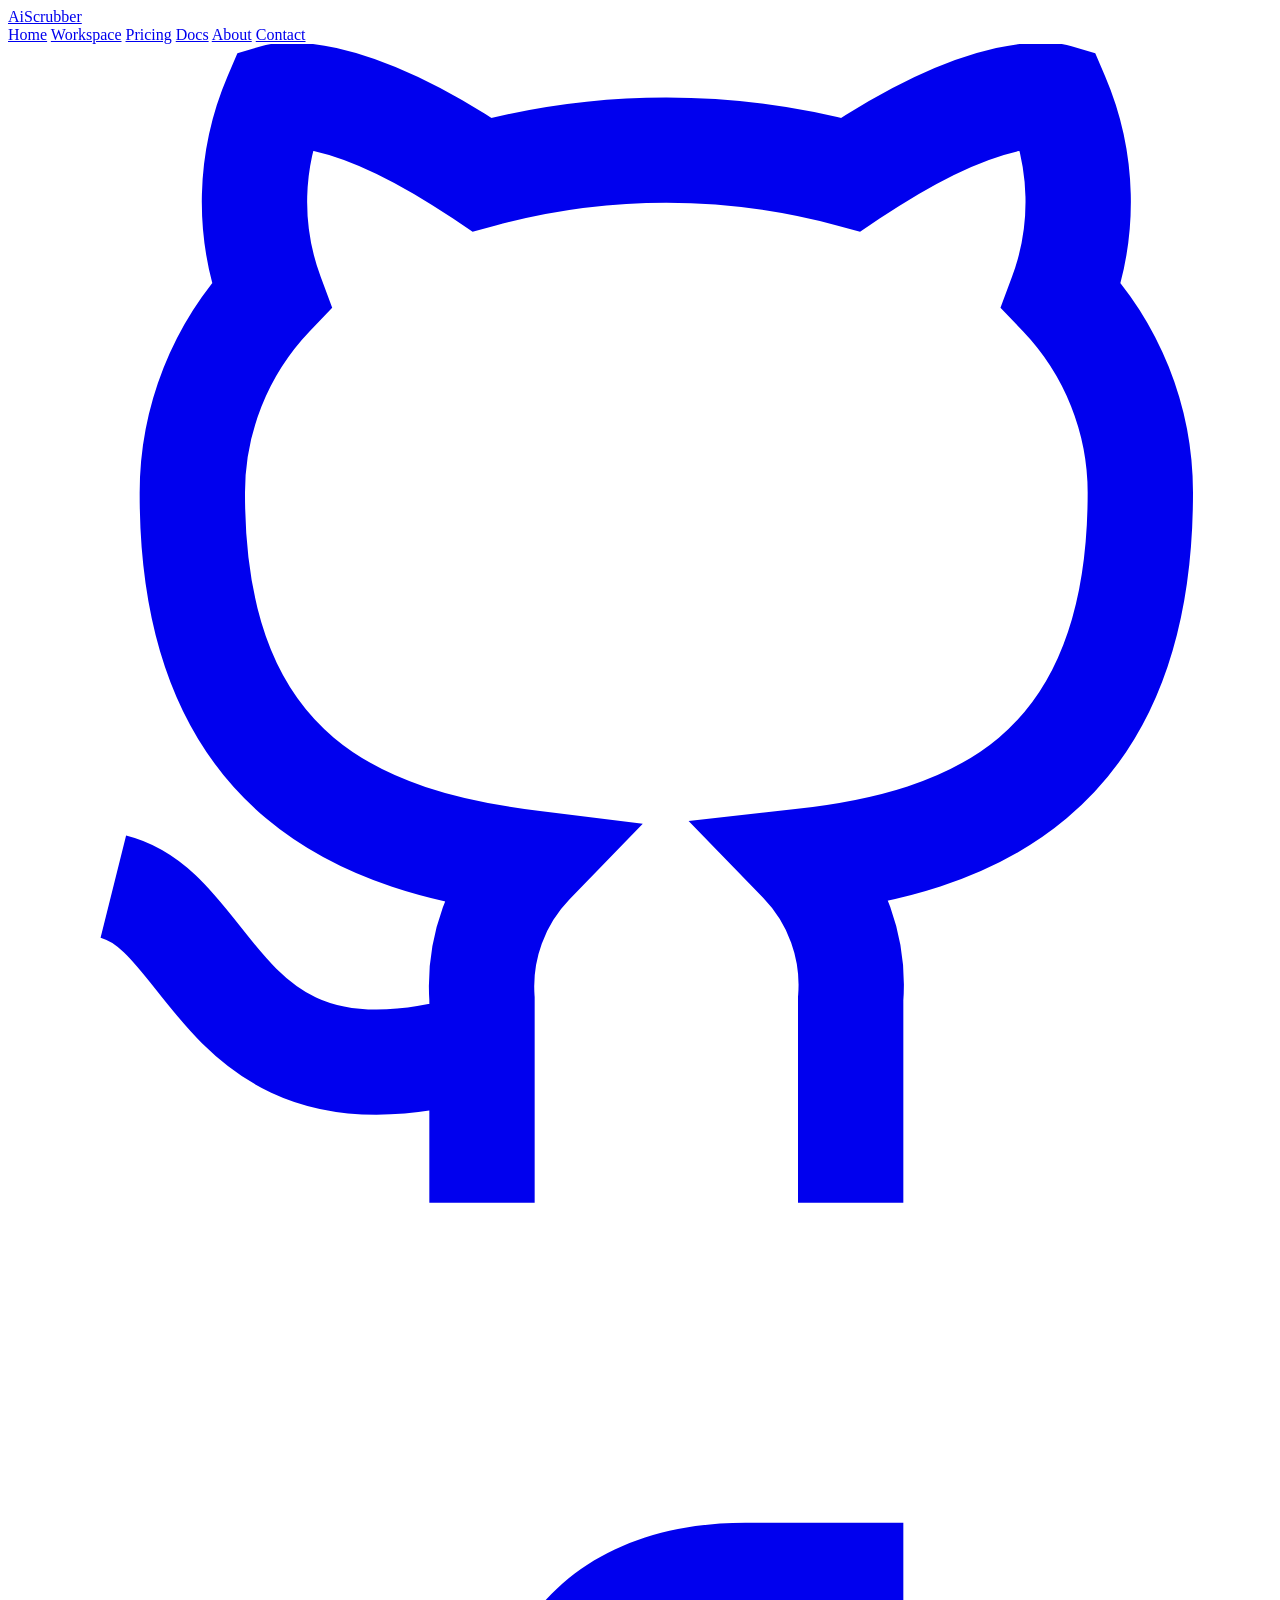
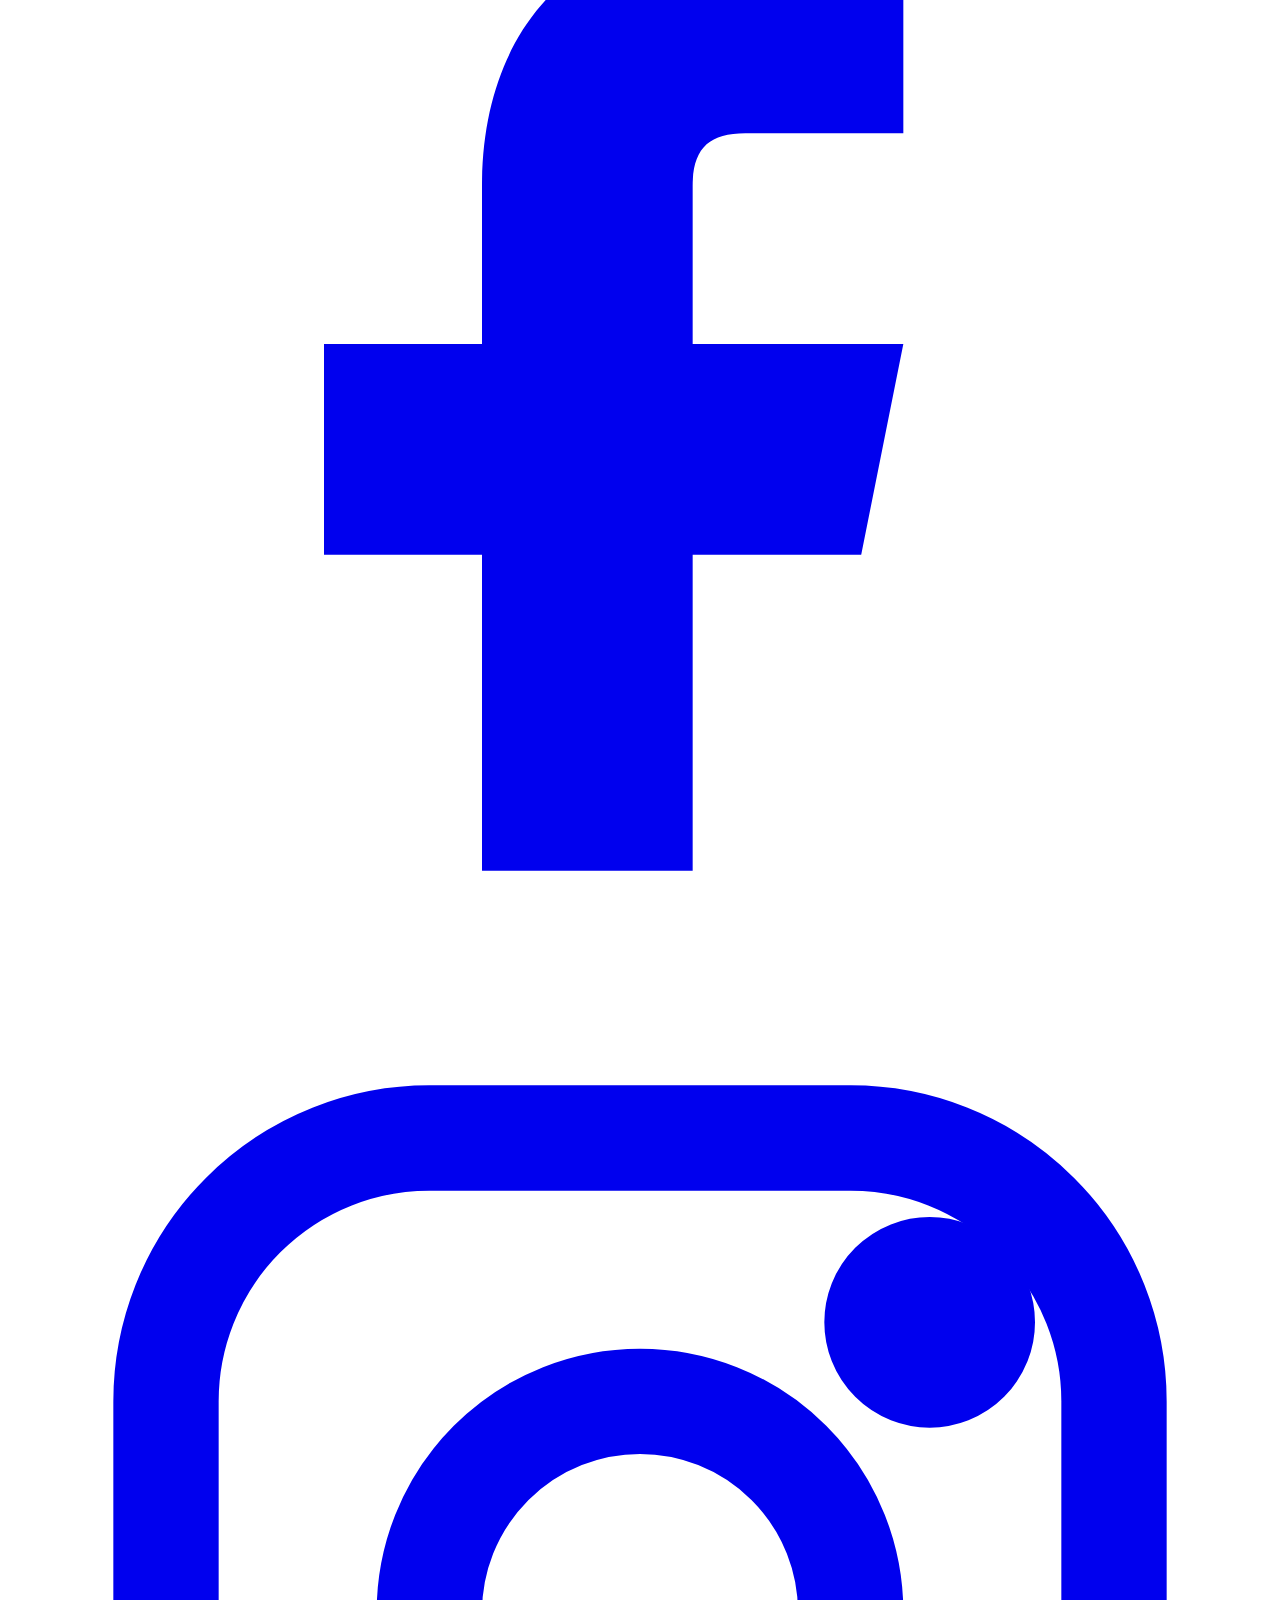
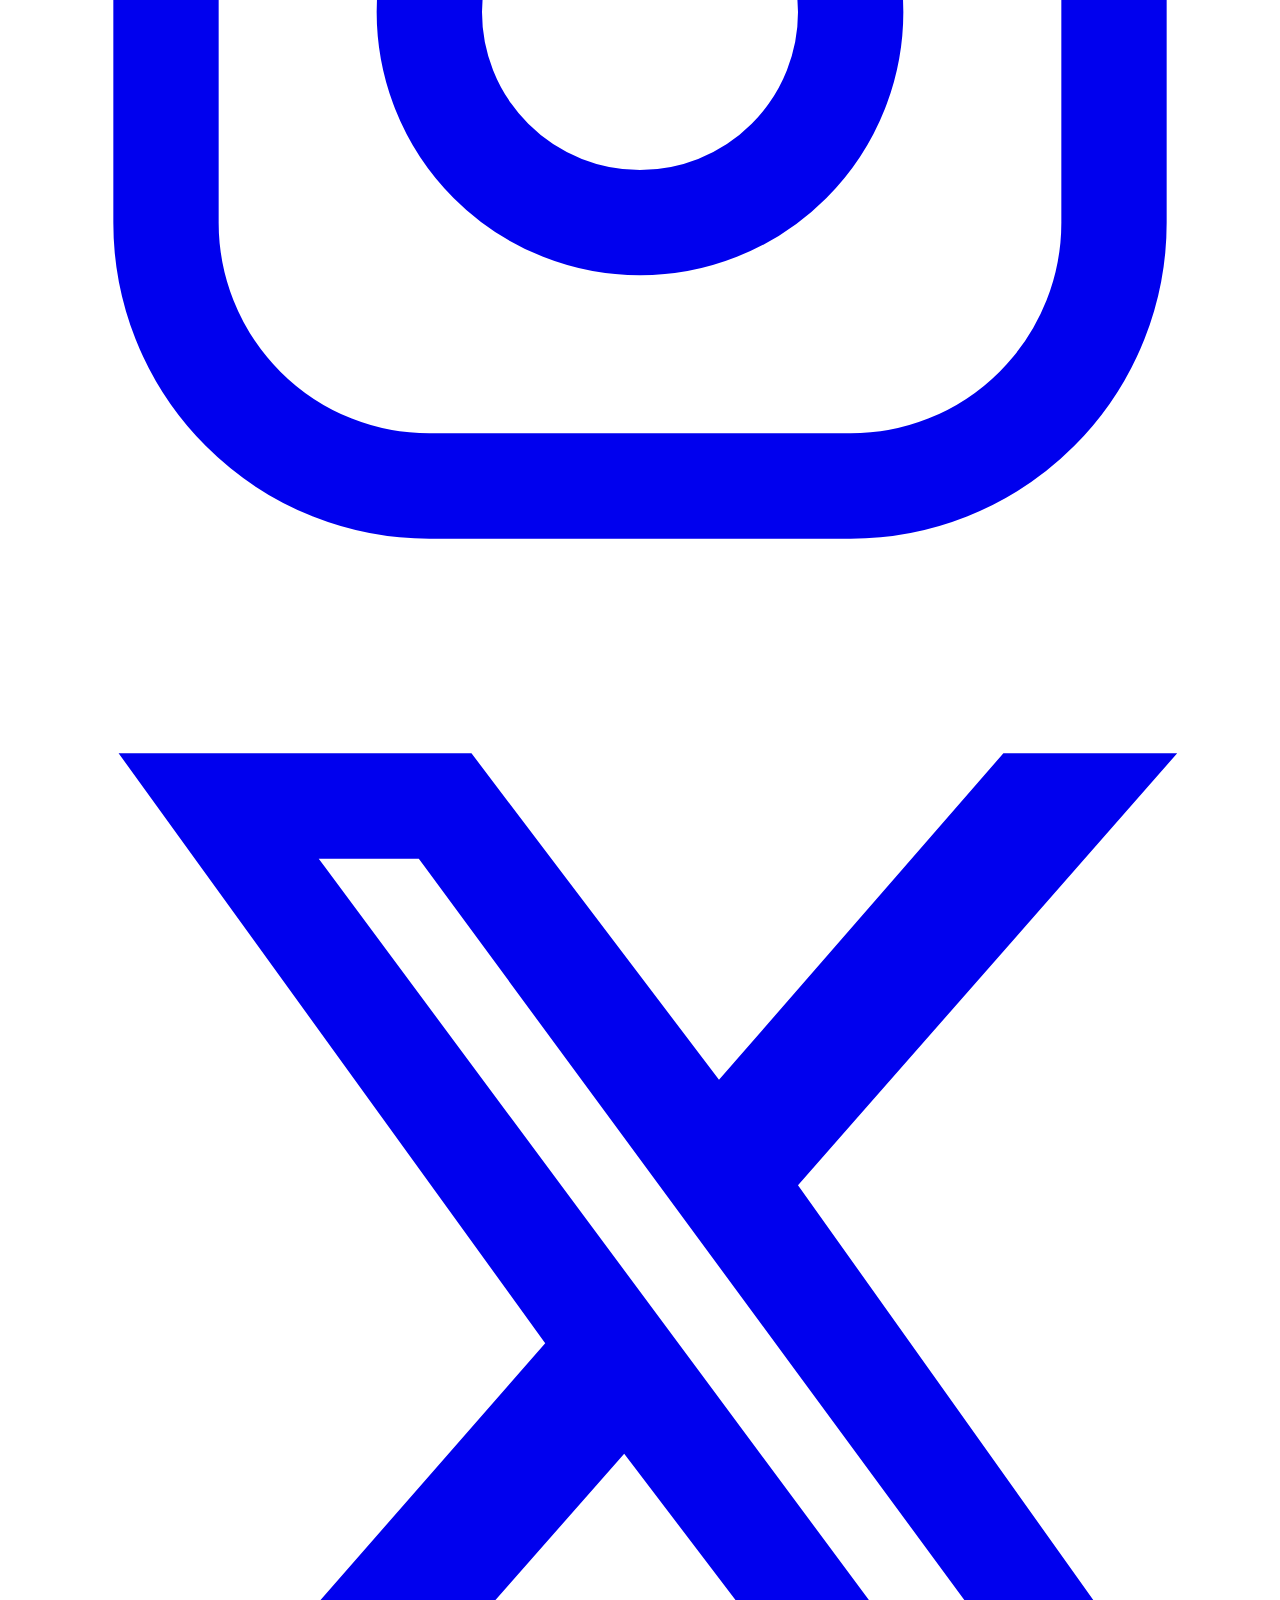
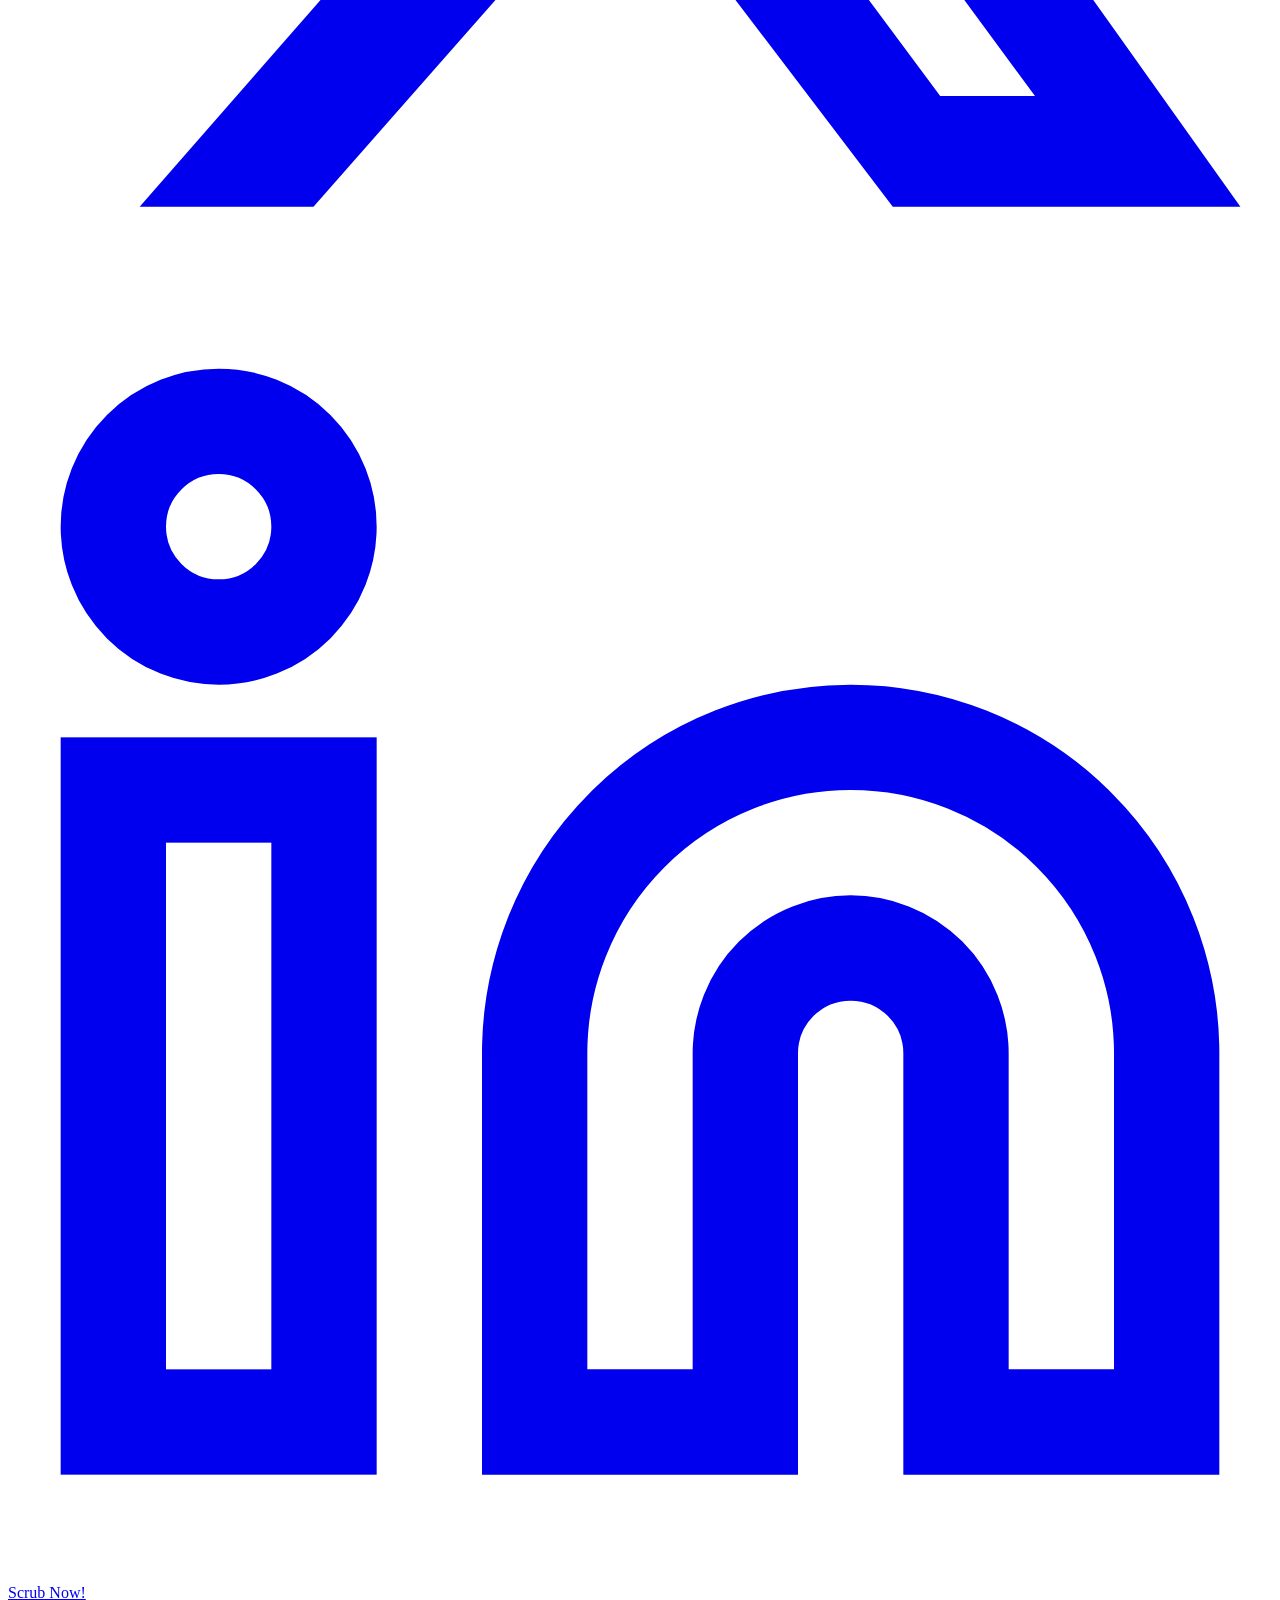
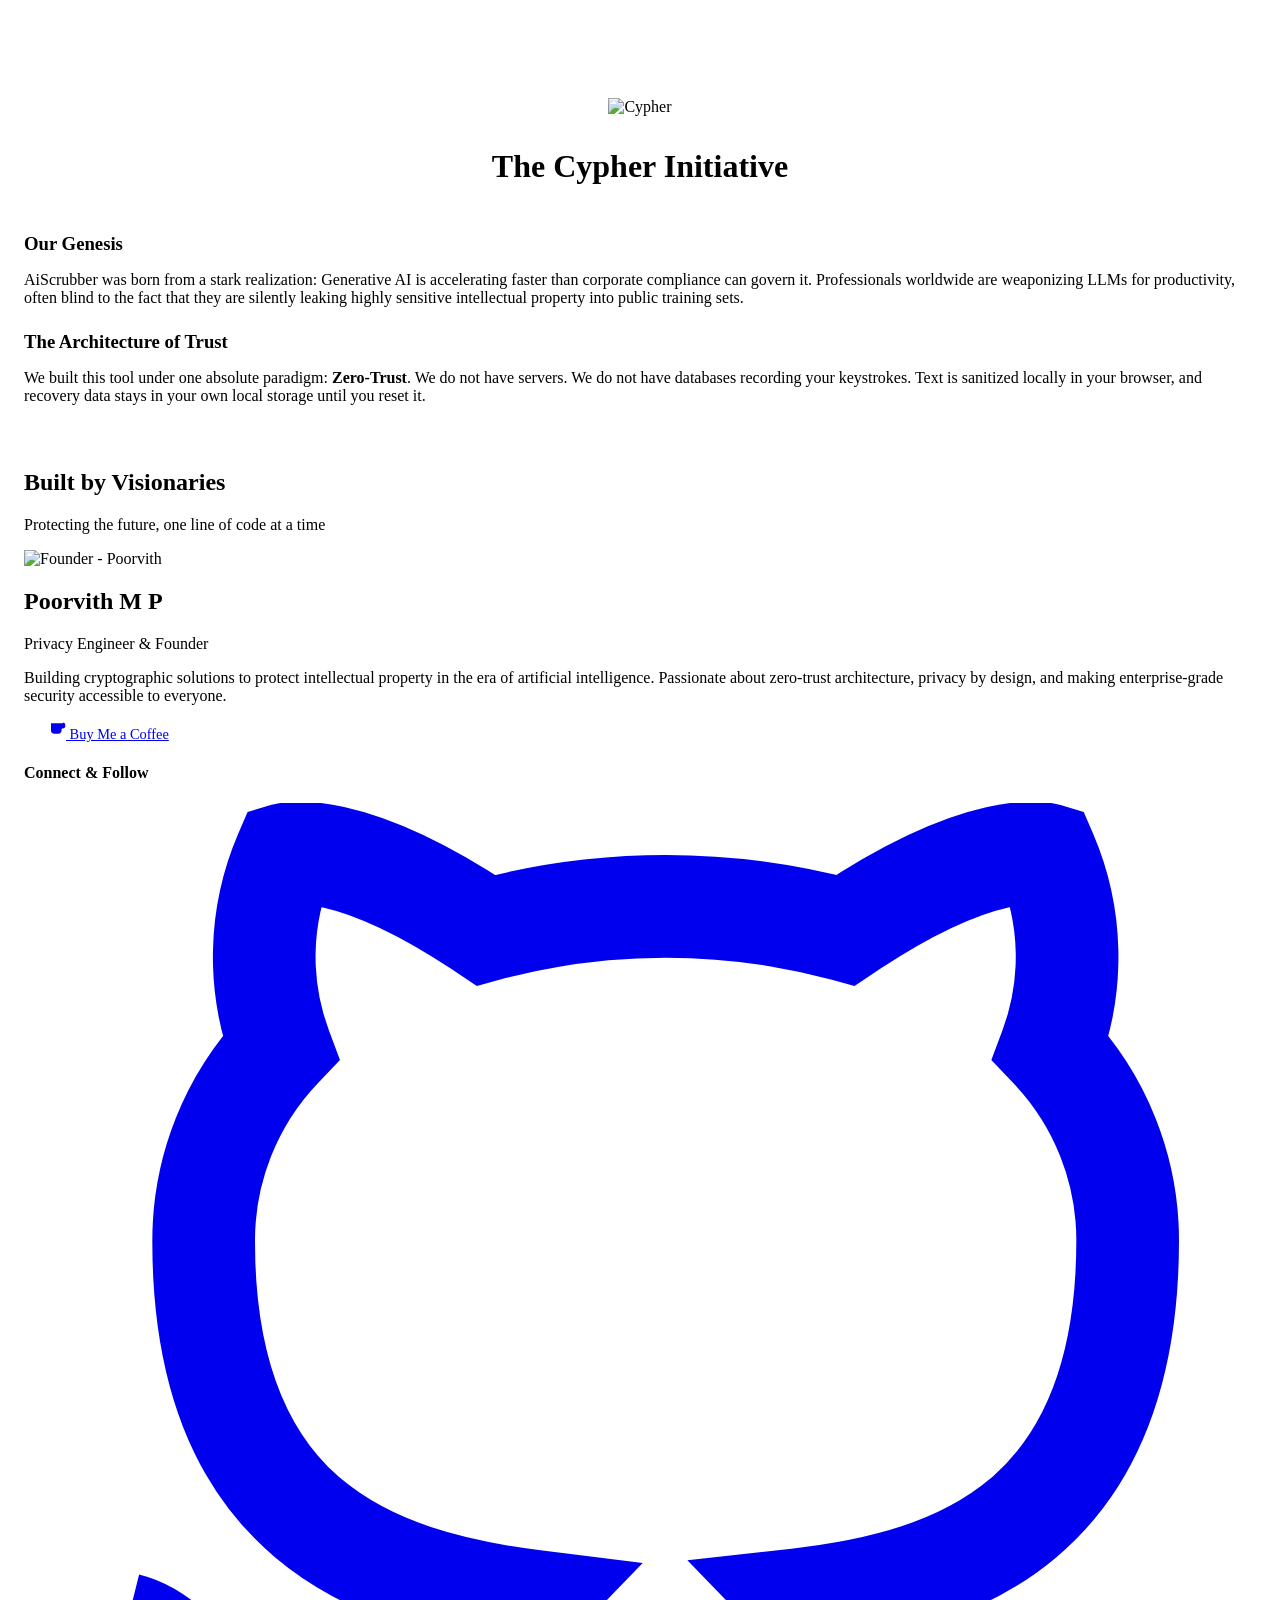
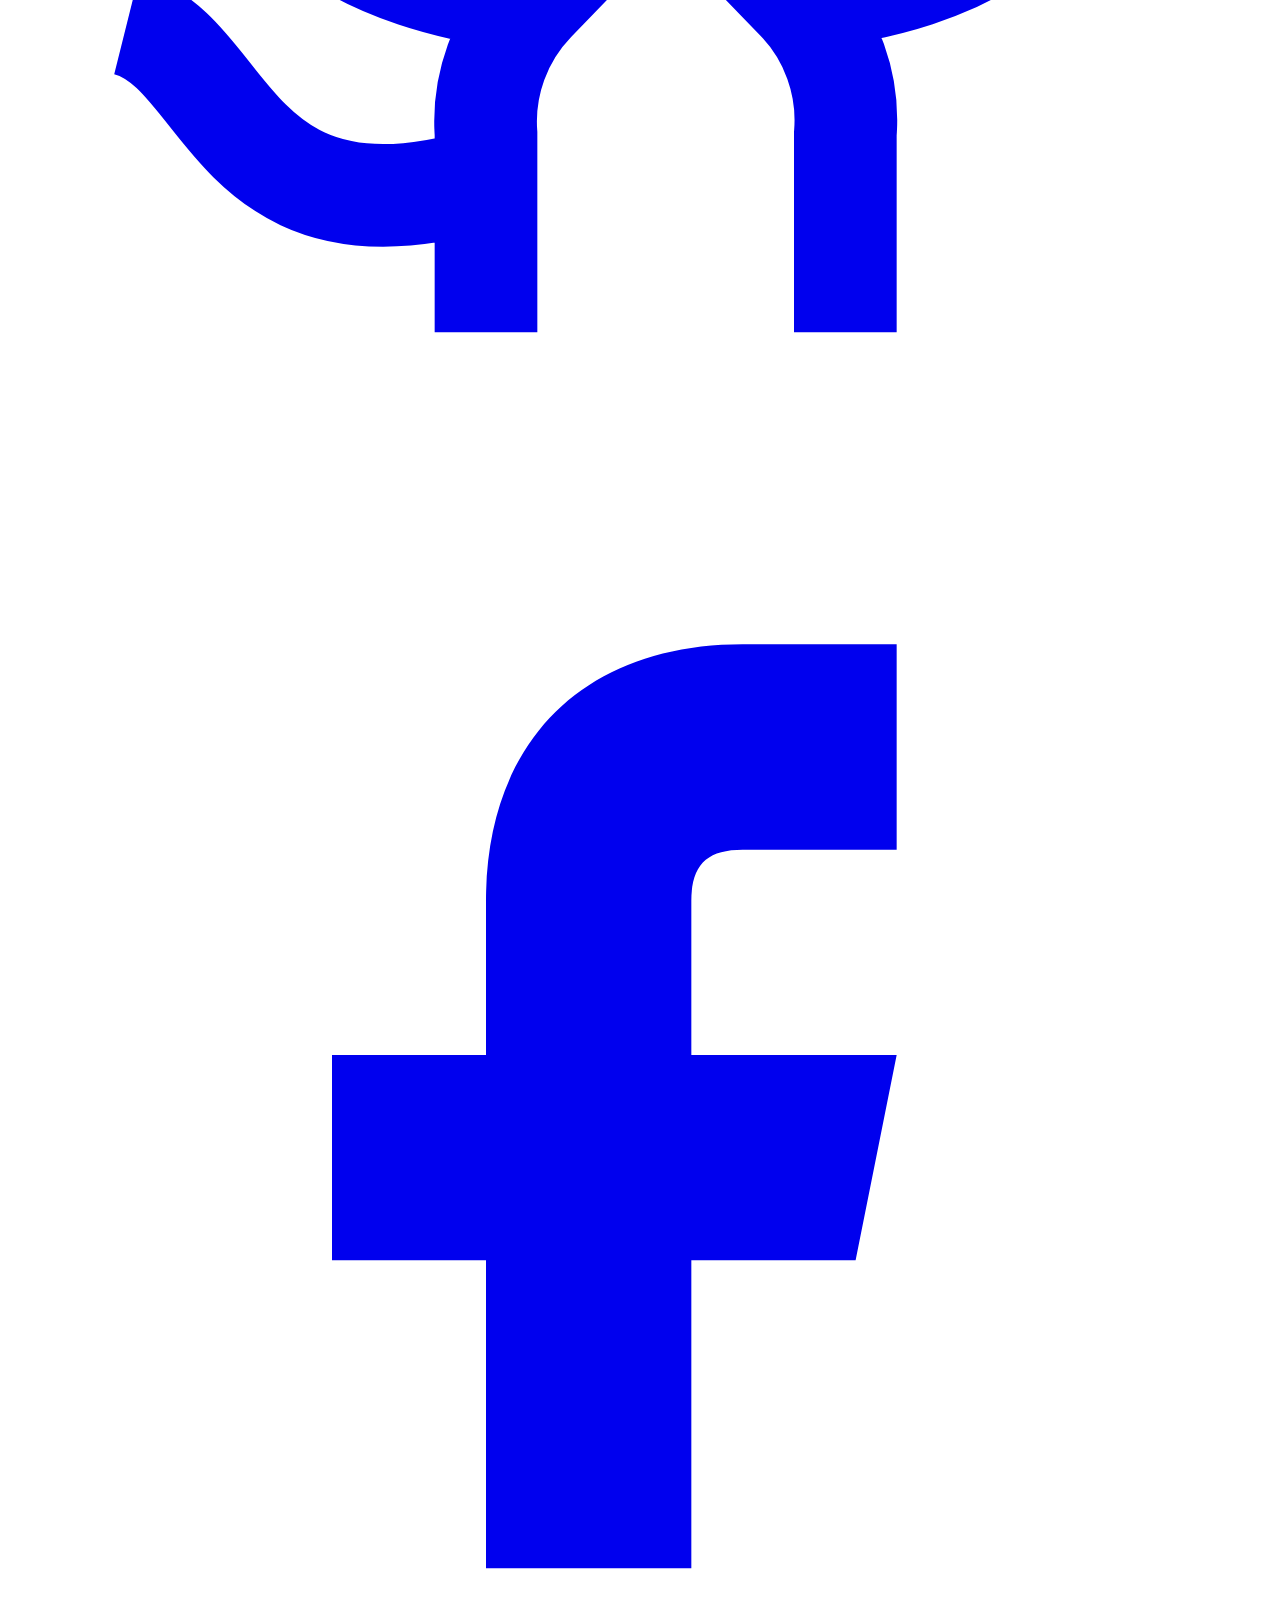
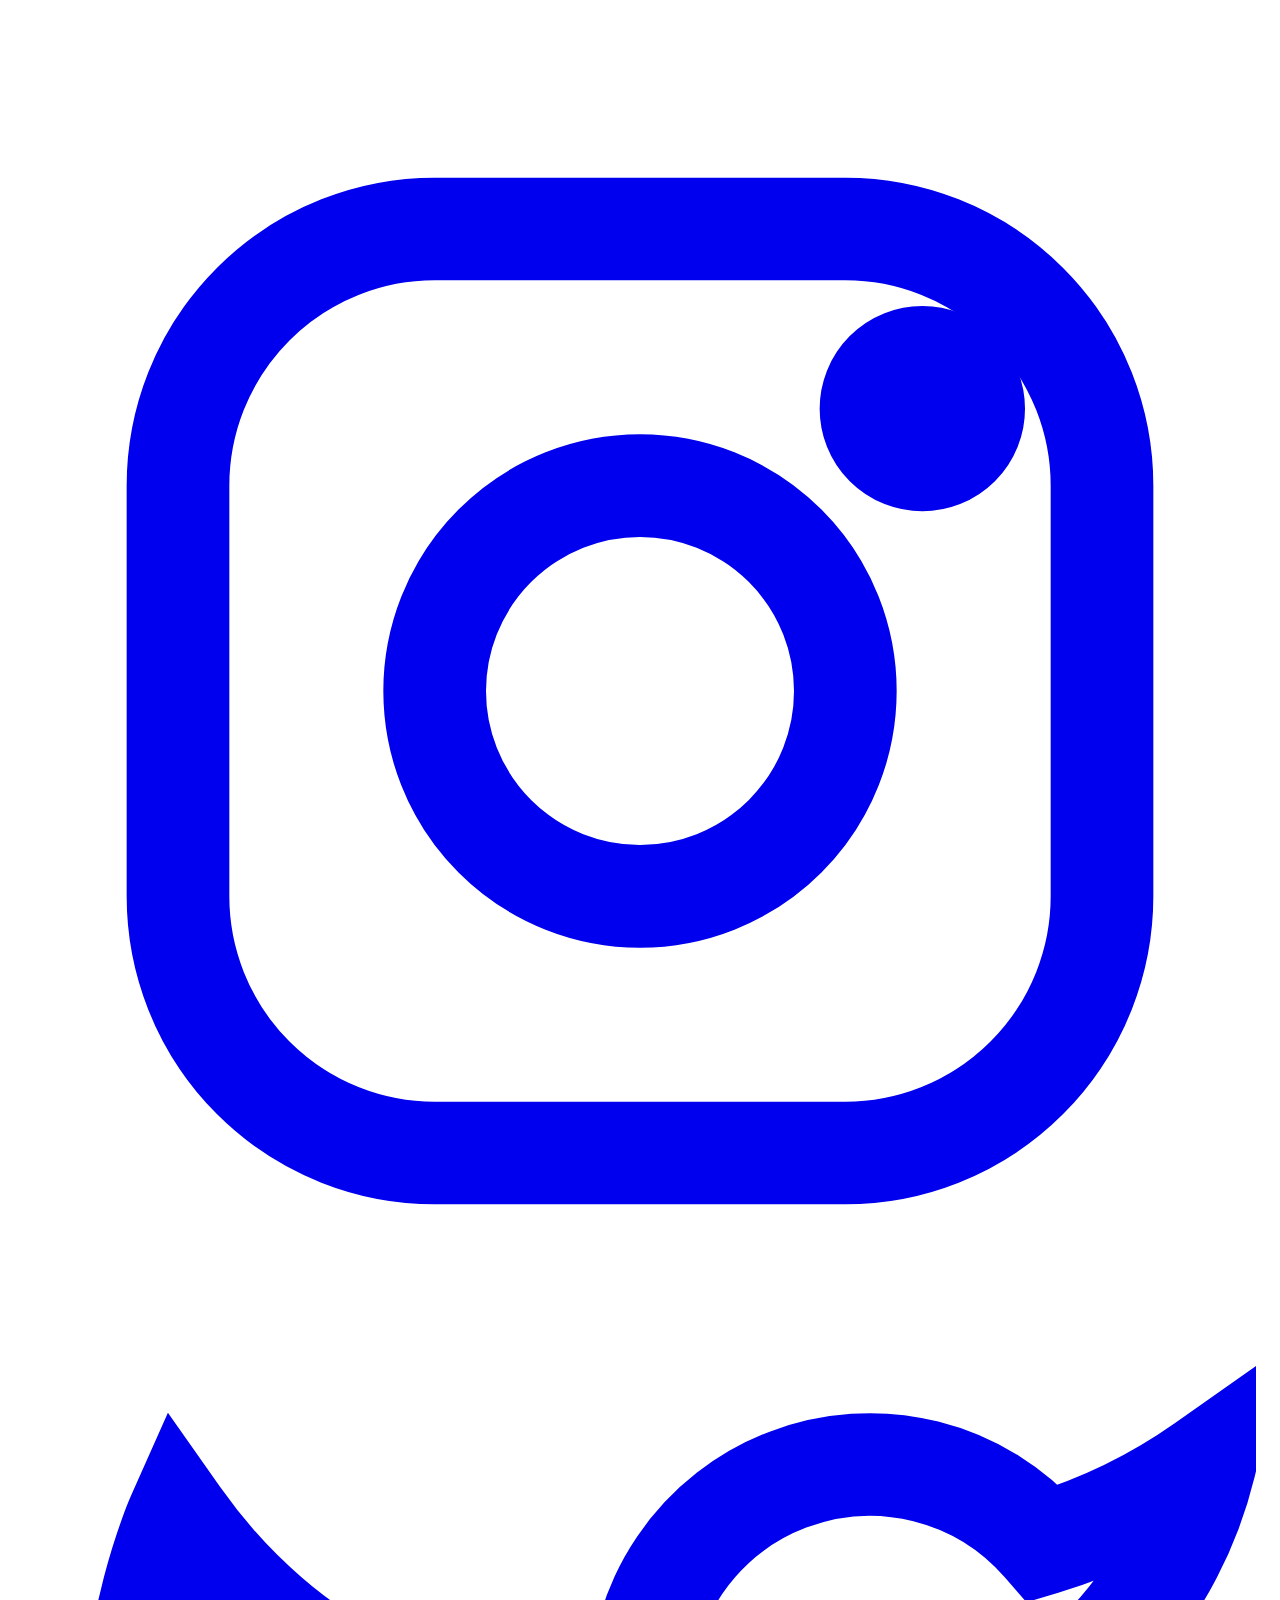
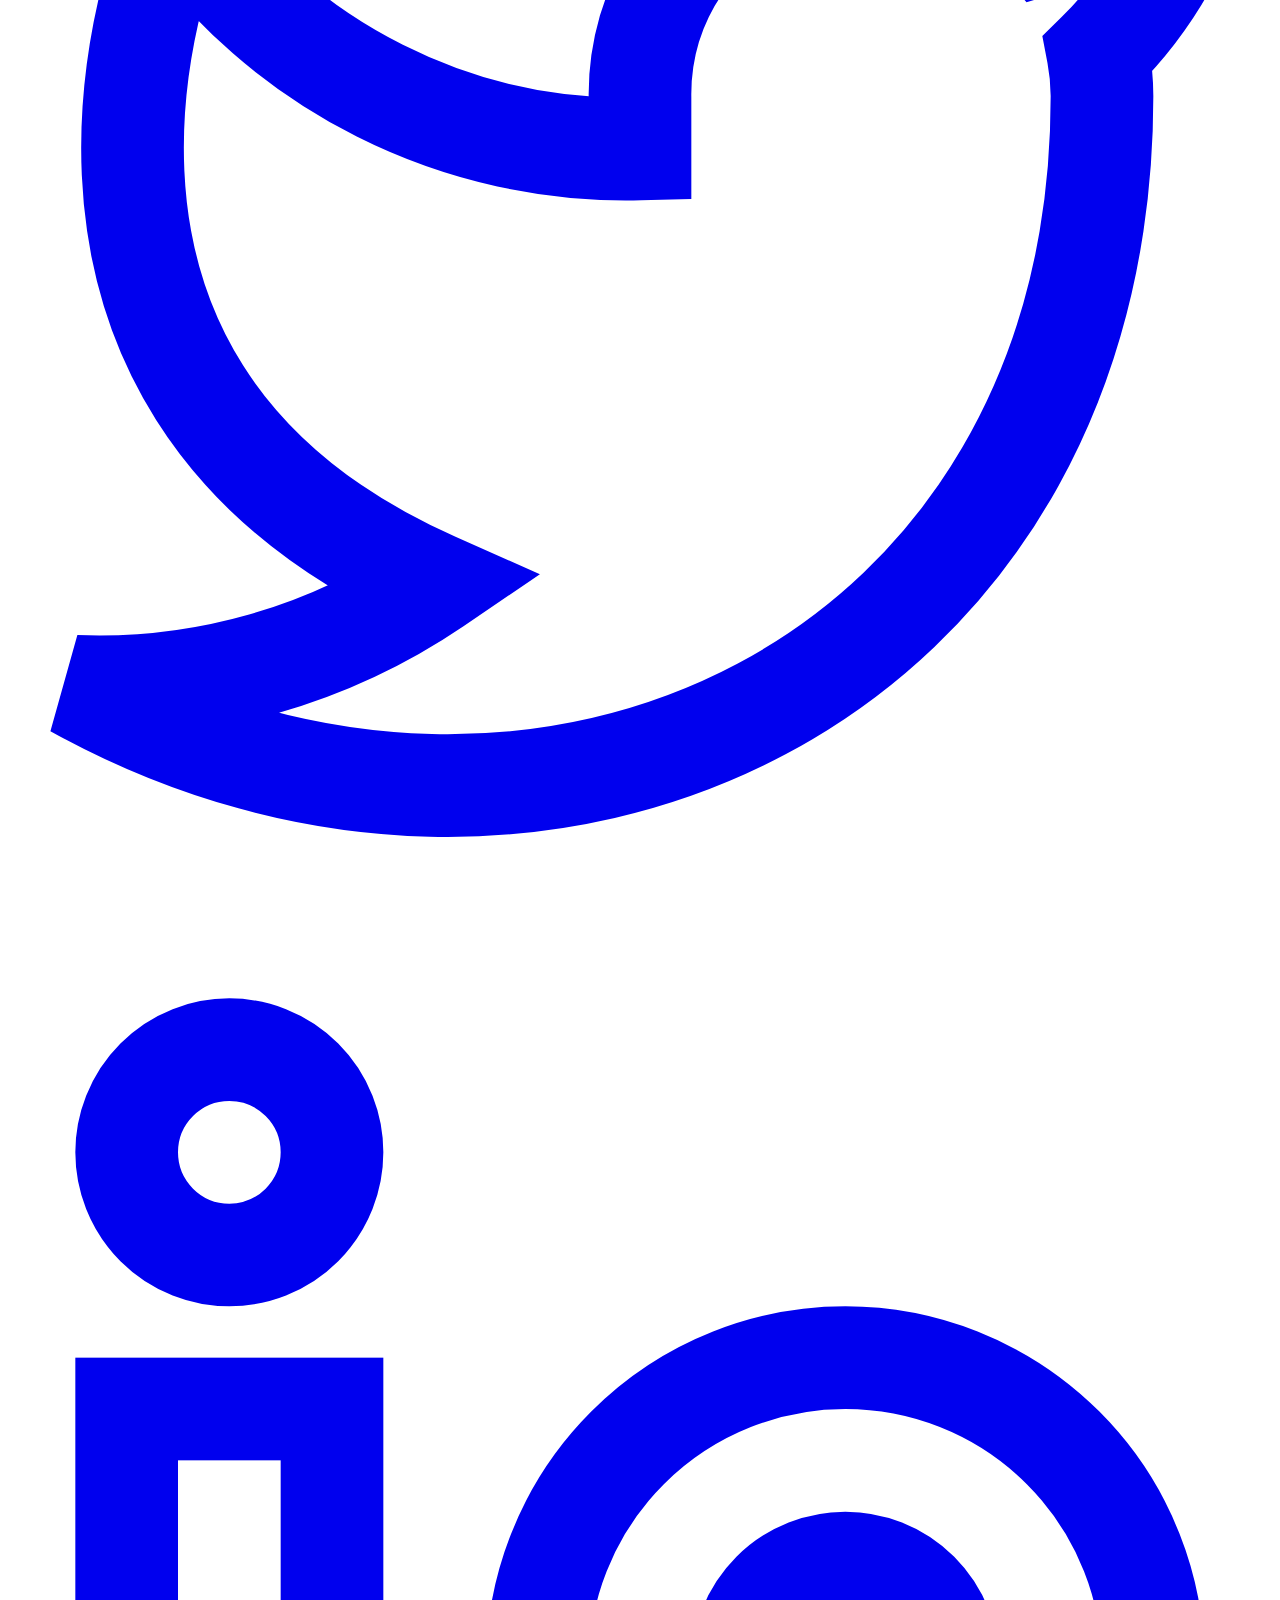
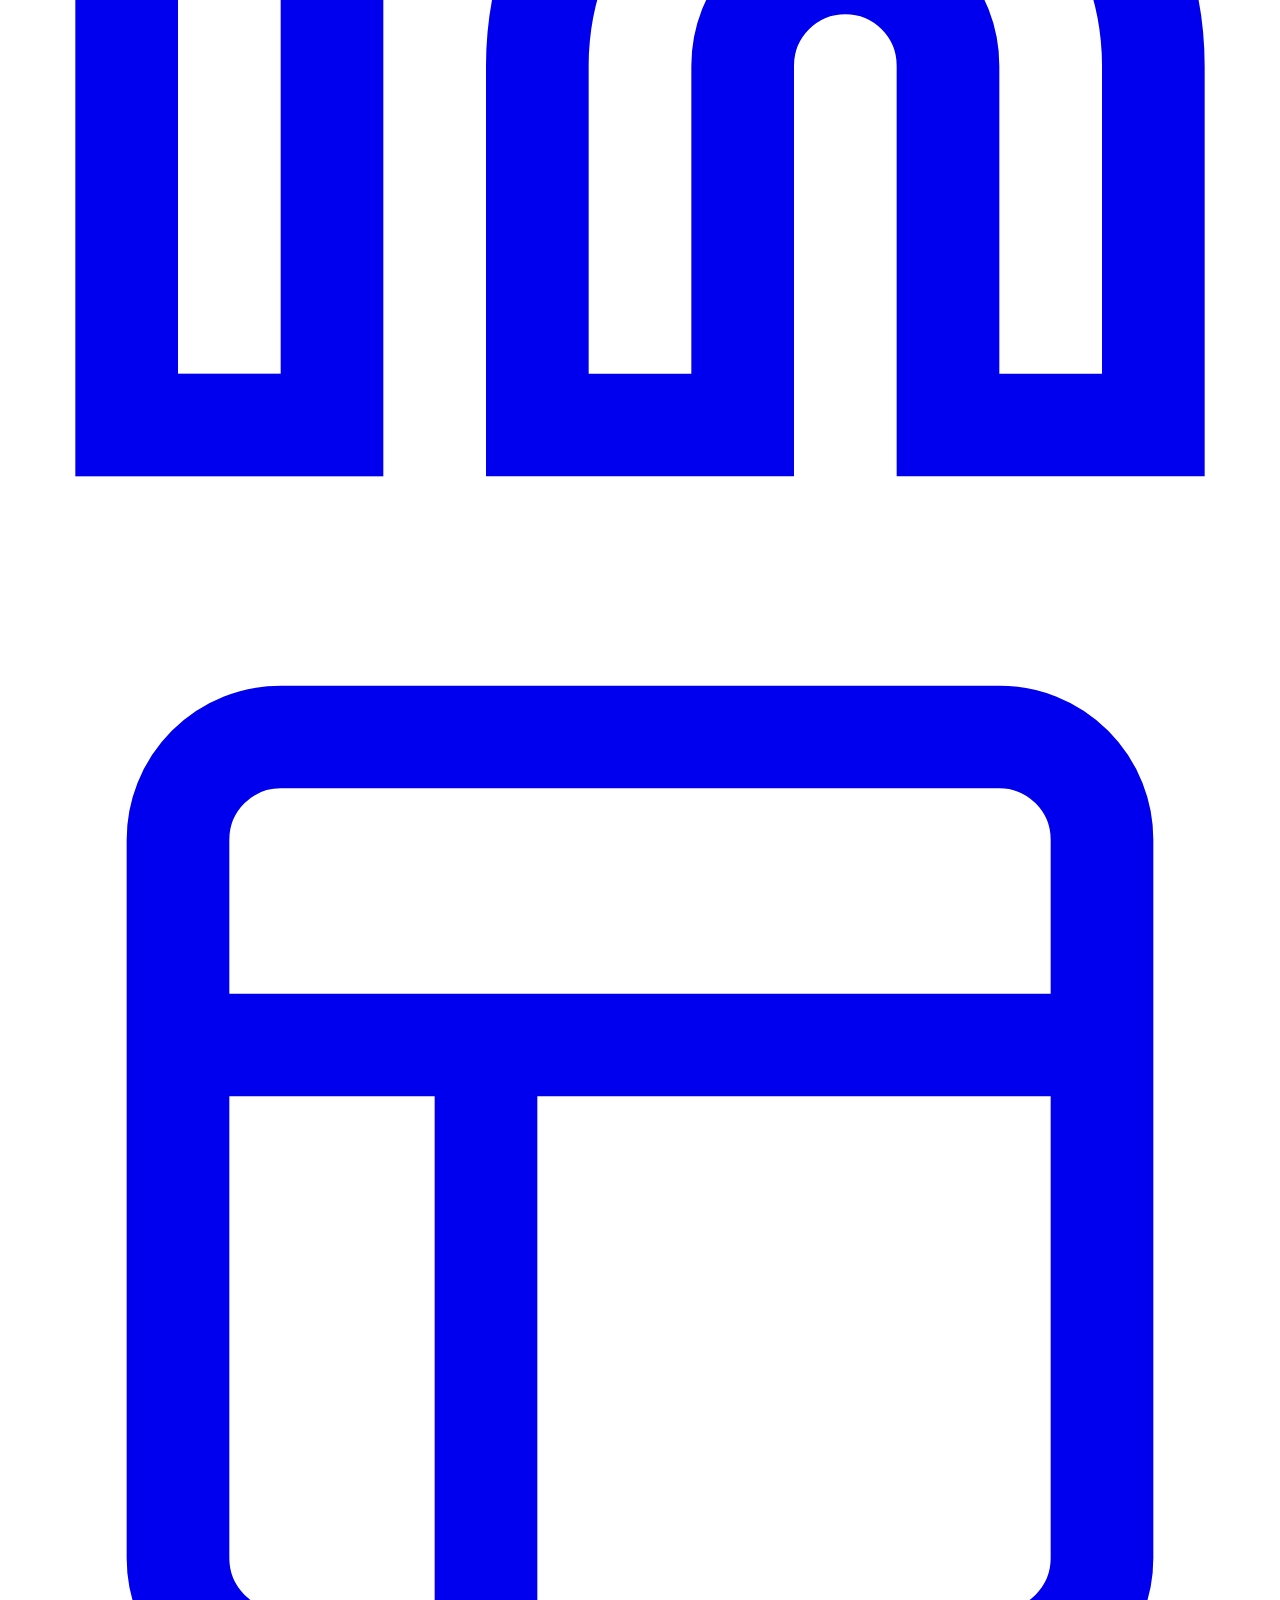
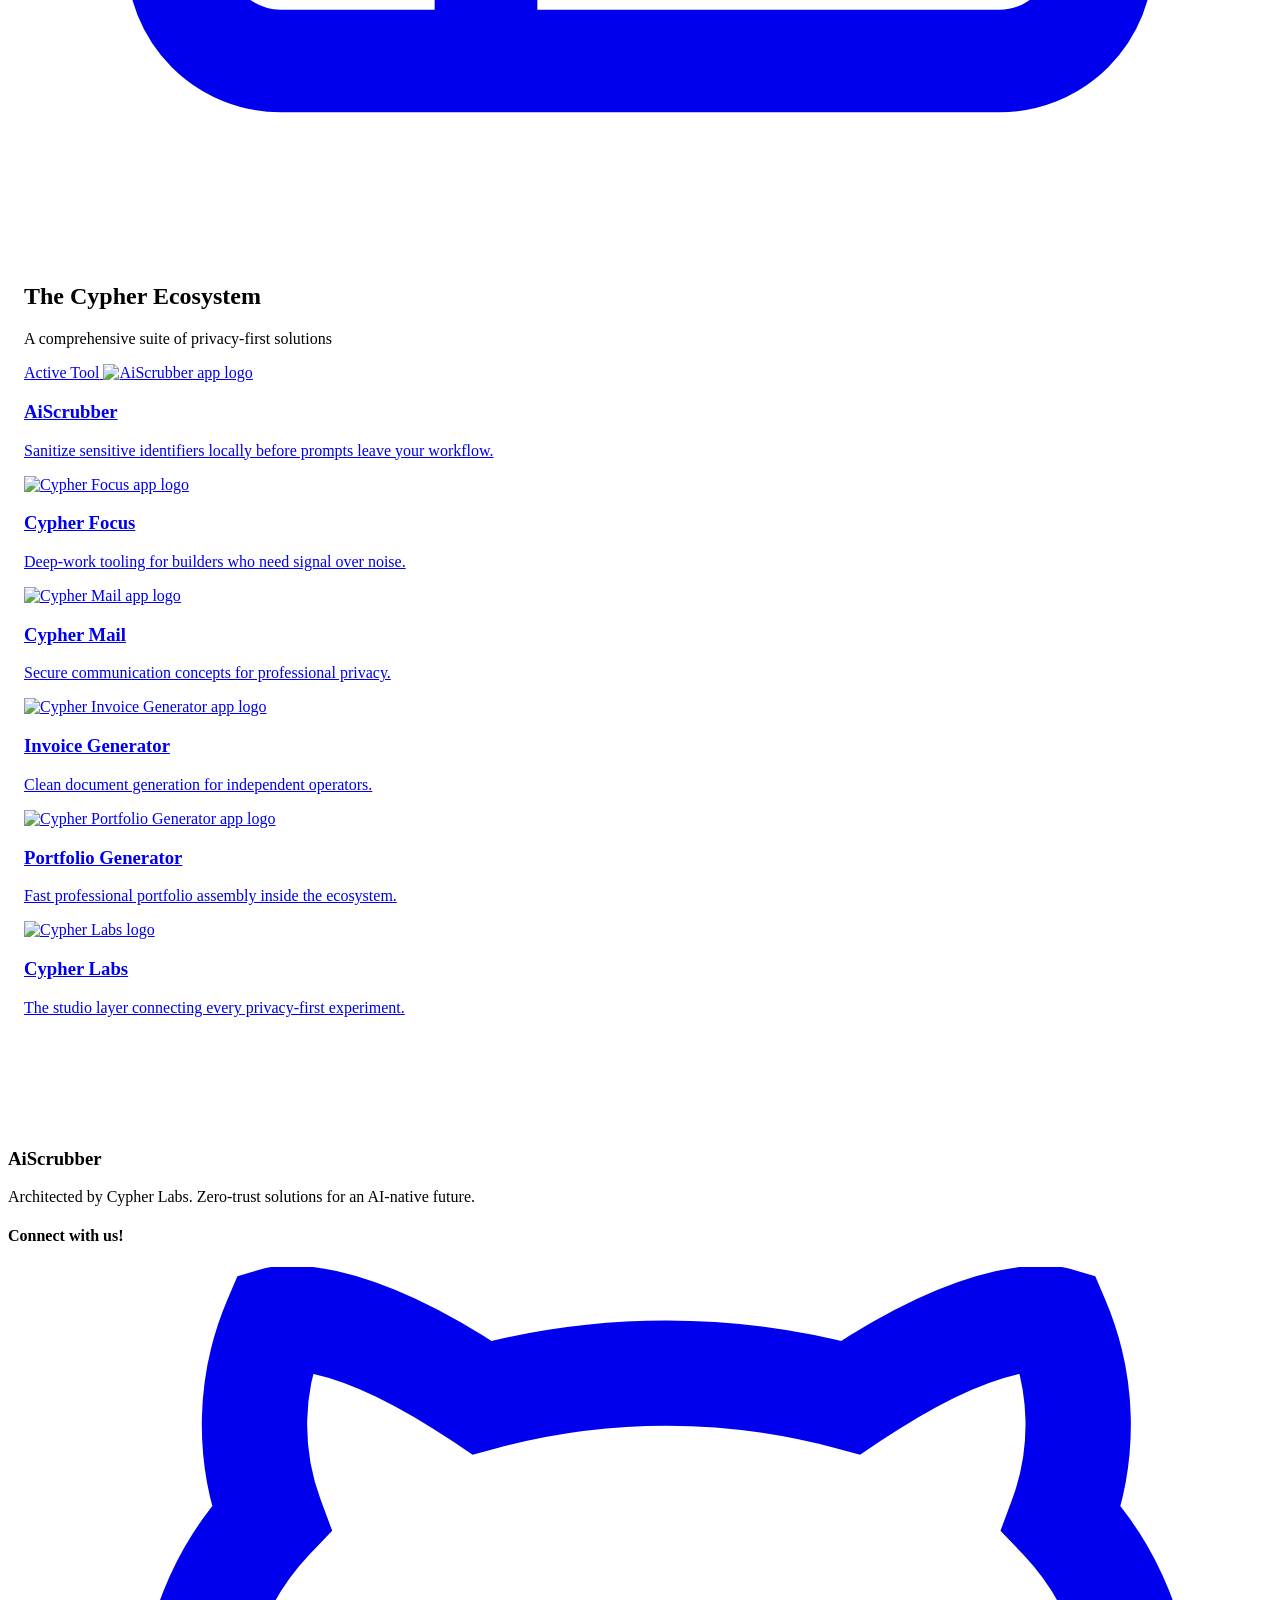
==== about.html @ c4ba3561 "Initial launch — AiScrubber v1.0" ====
﻿<!DOCTYPE html>
<!--
=============================================================
  AISCRUBBER — A CYPHER ECOSYSTEM INITIATIVE
  Built by Poorvith M P (@prvthmp)
=============================================================

  Facebook  : https://www.facebook.com/profile.php?id=61588582092141
  Instagram : https://www.instagram.com/prvthmp
  X         : https://x.com/prvthmp
  LinkedIn  : https://www.linkedin.com/in/prvthmp

-------------------------------------------------------------

  This is my first web application, built while learning
  web development by solving real-world problems with code.

  AiScrubber is part of a larger personal vision called
  Cypher — a privacy-first product ecosystem I am slowly
  and seriously working towards.

  If you are reading this source code — hello. I built
  this from scratch, learned as I went, and shipped it
  anyway. That is the whole point.

-------------------------------------------------------------
  © 2026 Poorvith M P. All rights reserved.
  A Cypher Ecosystem Initiative.
=============================================================
--><html lang="en" class="dark">
<head>
    <meta charset="UTF-8" />
    <meta name="viewport" content="width=device-width, initial-scale=1.0" />
    <title>About Us // Cypher Labs</title>
    <style>@import url('https://fonts.googleapis.com/css2?family=Inter:wght@400;500;600;700;800&family=JetBrains+Mono:wght@400;700&display=swap');</style>
    <link rel="icon" type="image/svg+xml" href="assets/img/Cypher_Labs- no bg.svg">
    <link rel="apple-touch-icon" href="assets/img/Cypher.png">
    <link rel="stylesheet" href="assets/css/style.css">
</head>
<body>
    <!-- Toast Notification Container -->
    <div id="toastContainer" class="toast-container"></div>
    <div id="modalContainer"></div>

    <nav class="navbar nav-animated" aria-label="Primary navigation">
        <div class="nav-shell">
            <a href="index.html" class="nav-brand" aria-label="AiScrubber home">
                <img src="assets/img/Cypher_Labs- no bg.svg" alt="Cypher Labs Logo" class="brand-logo" onerror="this.style.display='none';">
                <span class="logo-text">AiScrubber</span>
            </a>
            <div class="nav-links">
                <a href="index.html" class="nav-link-item">Home</a>
                <a href="scrub.html" class="nav-link-item">Workspace</a>
                <a href="pricing.html" class="nav-link-item">Pricing</a>
                <a href="documentation.html" class="nav-link-item">Docs</a>
                <a href="about.html" class="nav-link-item active">About</a>
                <a href="contact.html" class="nav-link-item">Contact</a>
            </div>
            <div class="nav-actions">
                <a href="https://github.com/prvthmpcypher" target="_blank" rel="noopener noreferrer" class="nav-social-link" aria-label="GitHub profile" title="GitHub">
                    <svg viewBox="0 0 24 24" stroke="currentColor" stroke-width="2" fill="none"><path d="M9 19c-5 1.5-5-2.5-7-3m14 6v-3.87a3.37 3.37 0 0 0-.94-2.61c3.14-.35 6.44-1.54 6.44-7A5.44 5.44 0 0 0 20 4.77 5.07 5.07 0 0 0 19.91 1S18.73.65 16 2.48a13.38 13.38 0 0 0-7 0C6.27.65 5.09 1 5.09 1A5.07 5.07 0 0 0 5 4.77a5.44 5.44 0 0 0-1.5 3.78c0 5.42 3.3 6.61 6.44 7A3.37 3.37 0 0 0 9 18.13V22"></path></svg>
                </a>
                <a href="javascript:void(0)" target="_blank" rel="noopener noreferrer" class="nav-social-link" aria-label="Facebook username prvthmp (blocked)" title="Facebook @prvthmp">
                    <svg viewBox="0 0 24 24" fill="currentColor"><path d="M14 8h3V4h-3c-3.1 0-5 1.9-5 5v3H6v4h3v6h4v-6h3.2l.8-4h-4V9c0-.7.3-1 1-1Z"></path></svg>
                </a>
                <a href="https://www.instagram.com/prvthmp" target="_blank" rel="noopener noreferrer" class="nav-social-link" aria-label="Instagram profile" title="Instagram">
                    <svg viewBox="0 0 24 24" stroke="currentColor" stroke-width="2" fill="none"><rect x="3" y="3" width="18" height="18" rx="5"></rect><circle cx="12" cy="12" r="4"></circle><circle cx="17.5" cy="6.5" r="1"></circle></svg>
                </a>
                <a href="https://x.com/prvthmp" target="_blank" rel="noopener noreferrer" class="nav-social-link" aria-label="Twitter profile" title="Twitter">
                    <svg viewBox="0 0 24 24" fill="currentColor"><path d="M18.9 2h3.3l-7.2 8.2L23.4 22h-6.6l-5.1-6.7L5.8 22H2.5l7.7-8.8L2.1 2h6.7l4.7 6.2L18.9 2Zm-1.2 17.9h1.8L7.8 4H5.9l11.8 15.9Z"></path></svg>
                </a>
                <a href="https://www.linkedin.com/in/prvthmp" target="_blank" rel="noopener noreferrer" class="nav-social-link" aria-label="LinkedIn profile" title="LinkedIn">
                    <svg viewBox="0 0 24 24" stroke="currentColor" stroke-width="2" fill="none"><path d="M16 8a6 6 0 0 1 6 6v7h-4v-7a2 2 0 0 0-2-2 2 2 0 0 0-2 2v7h-4v-7a6 6 0 0 1 6-6z"></path><rect x="2" y="9" width="4" height="12"></rect><circle cx="4" cy="4" r="2"></circle></svg>
                </a>
                <a href="scrub.html" class="nav-cta">Scrub Now!</a>
            </div>
        </div>
    </nav>

    <main class="app-container" style="padding: 6rem 1rem;">
        <!-- Company Section -->
        <div class="reveal" style="text-align: center; margin-bottom: 3rem;">
            <img src="assets/img/Cypher.png" alt="Cypher" class="company-logo cypher-initiative-logo">
            <h1 class="fade-in-up" style="margin-top: 2rem;">The Cypher Initiative</h1>
        </div>

        <div class="grid-2" style="margin-bottom: 4rem;">
            <div class="card slide-in-left">
                <h3 style="margin-bottom: 1rem; color: var(--primary);">Our Genesis</h3>
                <p style="margin-bottom: 1.5rem; color: var(--cypher-text-secondary);">AiScrubber was born from a stark realization: Generative AI is accelerating faster than corporate compliance can govern it. Professionals worldwide are weaponizing LLMs for productivity, often blind to the fact that they are silently leaking highly sensitive intellectual property into public training sets.</p>
            </div>
            
            <div class="card slide-in-right">
                <h3 style="margin-bottom: 1rem; color: var(--primary);">The Architecture of Trust</h3>
                <p style="color: var(--cypher-text-secondary);">We built this tool under one absolute paradigm: <strong>Zero-Trust</strong>. We do not have servers. We do not have databases recording your keystrokes. Text is sanitized locally in your browser, and recovery data stays in your own local storage until you reset it.</p>
            </div>
        </div>

        <!-- Founder Section -->
        <div class="section-header reveal">
            <h2>Built by Visionaries</h2>
            <p>Protecting the future, one line of code at a time</p>
        </div>

        <div class="founder-card bounce-in">
            <div class="founder-image-wrapper">
                <img src="assets/img/Founder_no Background.png" alt="Founder - Poorvith" class="founder-image">
                <div class="founder-overlay"></div>
            </div>
            <div class="founder-content">
                <h2>Poorvith M P</h2>
                <p class="founder-title">Privacy Engineer & Founder</p>
                <p class="founder-bio">
                    Building cryptographic solutions to protect intellectual property in the era of artificial intelligence. 
                    Passionate about zero-trust architecture, privacy by design, and making enterprise-grade security accessible to everyone.
                </p>
                
                <div class="founder-actions">
                    <a href="https://buymeacoffee.com/poorvith" target="_blank" class="btn btn-gold" style="width: auto; padding: 0.75rem 1.5rem; font-size: 0.9rem;">
                        <svg viewBox="0 0 24 24" width="18" height="18" fill="currentColor"><path d="M20 3H4v10c0 2.21 1.79 4 4 4h6c2.21 0 4-1.79 4-4v-3h2c1.66 0 3-1.34 3-3V5c0-1.66-1.34-3-3-3z"></path><circle cx="9" cy="13" r="1.5"></circle><circle cx="17" cy="9.5" r="1.5"></circle></svg>
                        Buy Me a Coffee
                    </a>
                </div>

                <div class="social-links">
                    <h4>Connect & Follow</h4>
                    <div class="social-icons-expanded">
                        <a href="https://github.com/prvthmpcypher" target="_blank" class="social-link" title="GitHub" data-tooltip="GitHub">
                            <svg viewBox="0 0 24 24" stroke="currentColor" stroke-width="2" fill="none"><path d="M9 19c-5 1.5-5-2.5-7-3m14 6v-3.87a3.37 3.37 0 0 0-.94-2.61c3.14-.35 6.44-1.54 6.44-7A5.44 5.44 0 0 0 20 4.77 5.07 5.07 0 0 0 19.91 1S18.73.65 16 2.48a13.38 13.38 0 0 0-7 0C6.27.65 5.09 1 5.09 1A5.07 5.07 0 0 0 5 4.77a5.44 5.44 0 0 0-1.5 3.78c0 5.42 3.3 6.61 6.44 7A3.37 3.37 0 0 0 9 18.13V22"></path></svg>
                        </a>
                        <a href="javascript:void(0)" target="_blank" class="social-link" title="Facebook @prvthmp" data-tooltip="Facebook">
                            <svg viewBox="0 0 24 24" fill="currentColor"><path d="M14 8h3V4h-3c-3.1 0-5 1.9-5 5v3H6v4h3v6h4v-6h3.2l.8-4h-4V9c0-.7.3-1 1-1Z"></path></svg>
                        </a>
                        <a href="https://www.instagram.com/prvthmp" target="_blank" class="social-link" title="Instagram" data-tooltip="Instagram">
                            <svg viewBox="0 0 24 24" stroke="currentColor" stroke-width="2" fill="none"><rect x="3" y="3" width="18" height="18" rx="5"></rect><circle cx="12" cy="12" r="4"></circle><circle cx="17.5" cy="6.5" r="1"></circle></svg>
                        </a>
                        <a href="https://x.com/prvthmp" target="_blank" class="social-link" title="Twitter" data-tooltip="Twitter">
                            <svg viewBox="0 0 24 24" stroke="currentColor" stroke-width="2" fill="none"><path d="M23 3a10.9 10.9 0 0 1-3.14 1.53 4.48 4.48 0 0 0-7.86 3v1A10.66 10.66 0 0 1 3 4s-4 9 5 13a11.64 11.64 0 0 1-7 2c9 5 20 0 20-11.5a4.5 4.5 0 0 0-.08-.83A7.72 7.72 0 0 0 23 3z"></path></svg>
                        </a>
                        <a href="https://www.linkedin.com/in/prvthmp" target="_blank" class="social-link" title="LinkedIn" data-tooltip="LinkedIn">
                            <svg viewBox="0 0 24 24" stroke="currentColor" stroke-width="2" fill="none"><path d="M16 8a6 6 0 0 1 6 6v7h-4v-7a2 2 0 0 0-2-2 2 2 0 0 0-2 2v7h-4v-7a6 6 0 0 1 6-6z"></path><rect x="2" y="9" width="4" height="12"></rect><circle cx="4" cy="4" r="2"></circle></svg>
                        </a>
                        <a href="https://x.com/prvthmp" target="_blank" class="social-link" title="Portfolio" data-tooltip="Portfolio">
                            <svg viewBox="0 0 24 24" stroke="currentColor" stroke-width="2" fill="none"><rect x="3" y="3" width="18" height="18" rx="2"></rect><path d="M3 9h18"></path><path d="M9 21V9"></path></svg>
                        </a>
                    </div>
                </div>
            </div>
        </div>

        <!-- Cypher Ecosystem -->
        <div class="section-header reveal" style="margin-top: 4rem;">
            <h2>The Cypher Ecosystem</h2>
            <p>A comprehensive suite of privacy-first solutions</p>
        </div>

        <div class="ecosystem-console">
            <a href="scrub.html" class="ecosystem-feature flip-in">
                <span class="ecosystem-status">Active Tool</span>
                <img src="assets/img/Cypher-removebg no bg.png" alt="AiScrubber app logo">
                <div>
                    <h3>AiScrubber</h3>
                    <p>Sanitize sensitive identifiers locally before prompts leave your workflow.</p>
                </div>
            </a>
            <div class="ecosystem-stack">
                <a href="documentation.html" class="ecosystem-card flip-in">
                    <img src="assets/img/Cypher Focus- No bg.png" alt="Cypher Focus app logo">
                    <div><h3>Cypher Focus</h3><p>Deep-work tooling for builders who need signal over noise.</p></div>
                </a>
                <a href="contact.html" class="ecosystem-card flip-in">
                    <img src="assets/img/Cypher_Mail- no bg.png" alt="Cypher Mail app logo">
                    <div><h3>Cypher Mail</h3><p>Secure communication concepts for professional privacy.</p></div>
                </a>
                <a href="pricing.html" class="ecosystem-card flip-in">
                    <img src="assets/img/Cypher_Invoice_Generator No bg.png" alt="Cypher Invoice Generator app logo">
                    <div><h3>Invoice Generator</h3><p>Clean document generation for independent operators.</p></div>
                </a>
                <a href="about.html" class="ecosystem-card flip-in">
                    <img src="assets/img/Cypher_Porfolio_Generator-no bg.png" alt="Cypher Portfolio Generator app logo">
                    <div><h3>Portfolio Generator</h3><p>Fast professional portfolio assembly inside the ecosystem.</p></div>
                </a>
                <a href="about.html" class="ecosystem-card flip-in">
                    <img src="assets/img/Cypher_Labs- no bg.png" alt="Cypher Labs logo">
                    <div><h3>Cypher Labs</h3><p>The studio layer connecting every privacy-first experiment.</p></div>
                </a>
            </div>
        </div>
    </main>

    <footer>
        <div class="footer-grid">
            <div class="footer-brand">
                <img src="assets/img/Cypher_Labs- no bg.svg" alt="Cypher Labs Logo" class="brand-logo" onerror="this.style.display='none';">
                <h3>AiScrubber</h3>
                <p>Architected by Cypher Labs. Zero-trust solutions for an AI-native future.</p>
            </div>
            <div class="footer-socials">
                <h4>Connect with us!</h4>
                <div class="social-icons">
                    <a href="https://github.com/prvthmpcypher" target="_blank" aria-label="GitHub"><svg viewBox="0 0 24 24" stroke="currentColor" stroke-width="2" fill="none"><path d="M9 19c-5 1.5-5-2.5-7-3m14 6v-3.87a3.37 3.37 0 0 0-.94-2.61c3.14-.35 6.44-1.54 6.44-7A5.44 5.44 0 0 0 20 4.77 5.07 5.07 0 0 0 19.91 1S18.73.65 16 2.48a13.38 13.38 0 0 0-7 0C6.27.65 5.09 1 5.09 1A5.07 5.07 0 0 0 5 4.77a5.44 5.44 0 0 0-1.5 3.78c0 5.42 3.3 6.61 6.44 7A3.37 3.37 0 0 0 9 18.13V22"></path></svg></a>
                    <a href="https://x.com/prvthmp" target="_blank" aria-label="Twitter"><svg viewBox="0 0 24 24" stroke="currentColor" stroke-width="2" fill="none"><path d="M23 3a10.9 10.9 0 0 1-3.14 1.53 4.48 4.48 0 0 0-7.86 3v1A10.66 10.66 0 0 1 3 4s-4 9 5 13a11.64 11.64 0 0 1-7 2c9 5 20 0 20-11.5a4.5 4.5 0 0 0-.08-.83A7.72 7.72 0 0 0 23 3z"></path></svg></a>
                    <a href="https://www.linkedin.com/in/prvthmp" target="_blank" aria-label="LinkedIn"><svg viewBox="0 0 24 24" stroke="currentColor" stroke-width="2" fill="none"><path d="M16 8a6 6 0 0 1 6 6v7h-4v-7a2 2 0 0 0-2-2 2 2 0 0 0-2 2v7h-4v-7a6 6 0 0 1 6-6z"></path><rect x="2" y="9" width="4" height="12"></rect><circle cx="4" cy="4" r="2"></circle></svg></a>
                </div>
            </div>
        </div>
        <div class="footer-bottom">
            <p>&copy; 2026 Built by Poorvith M P. A Cypher Ecosystem Initiative.</p>
        </div>
    </footer>
    <script src="assets/js/app.js"></script>
</body>
</html>
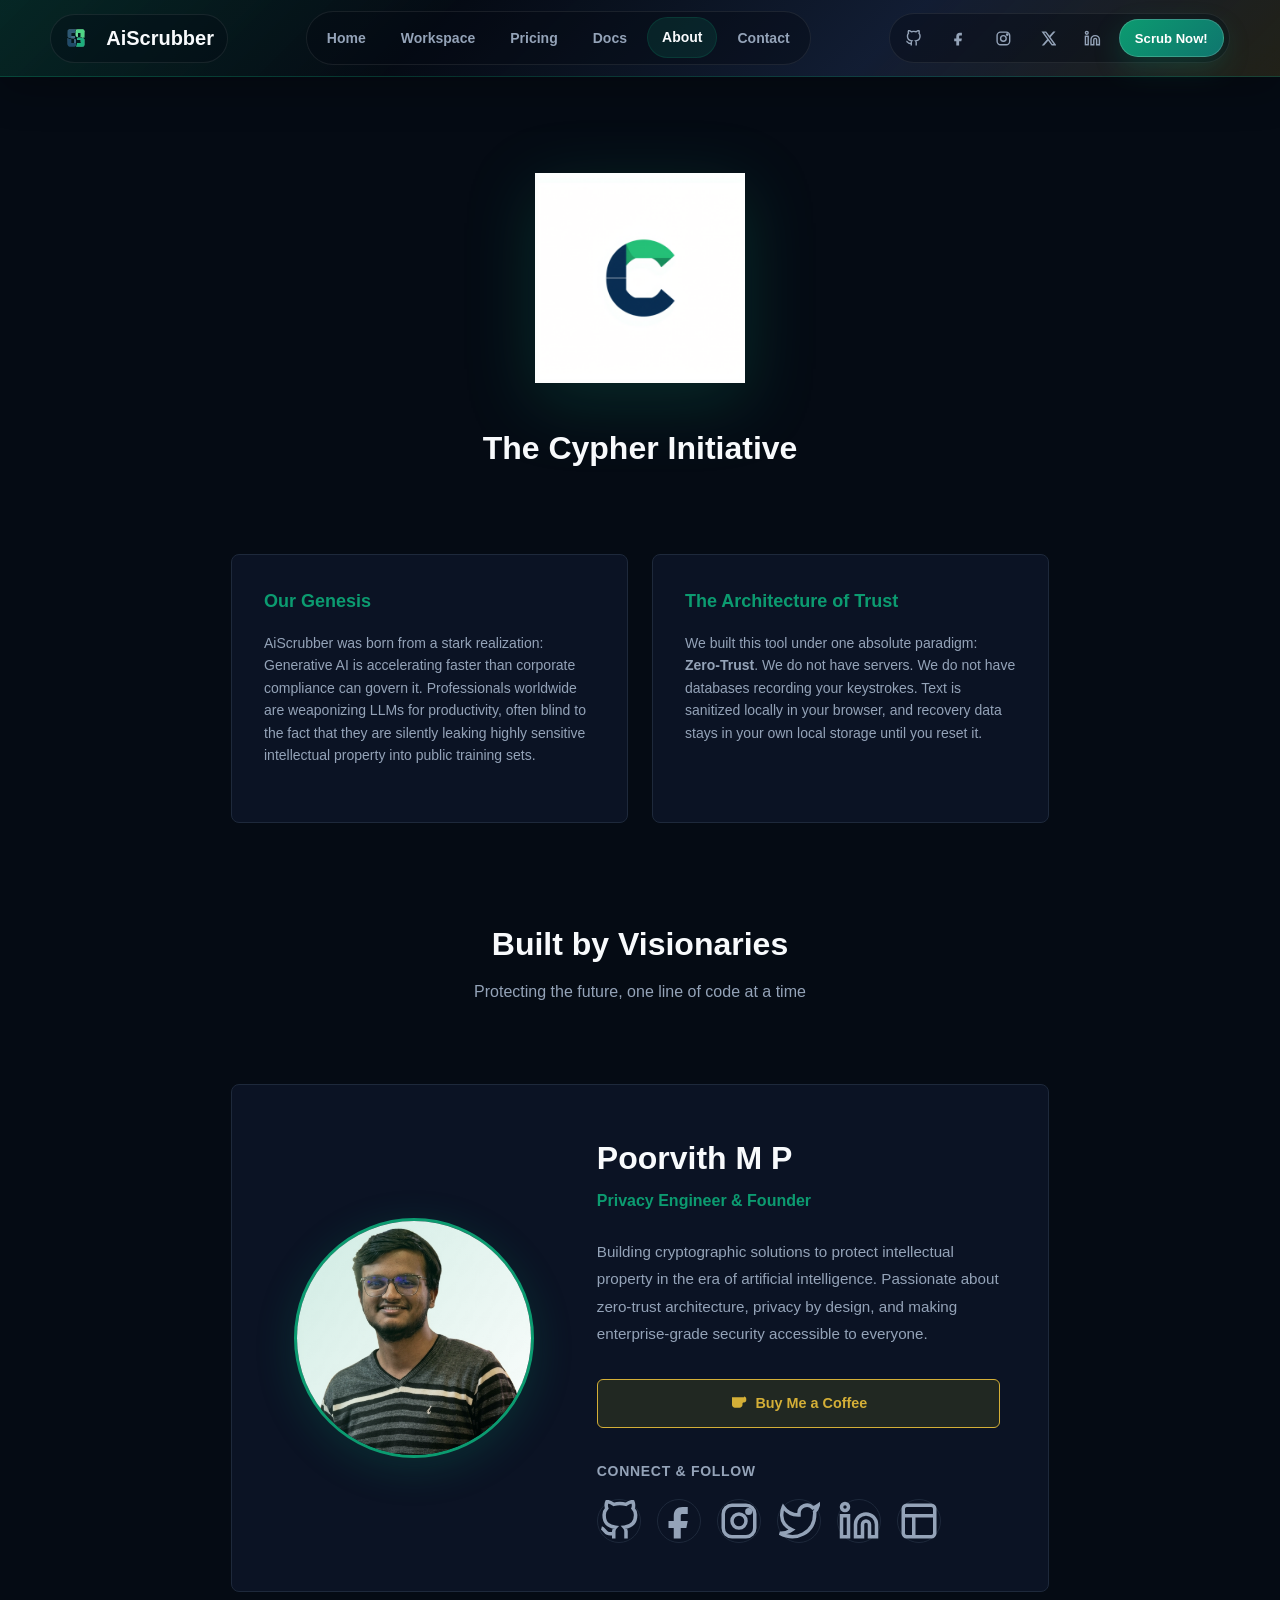
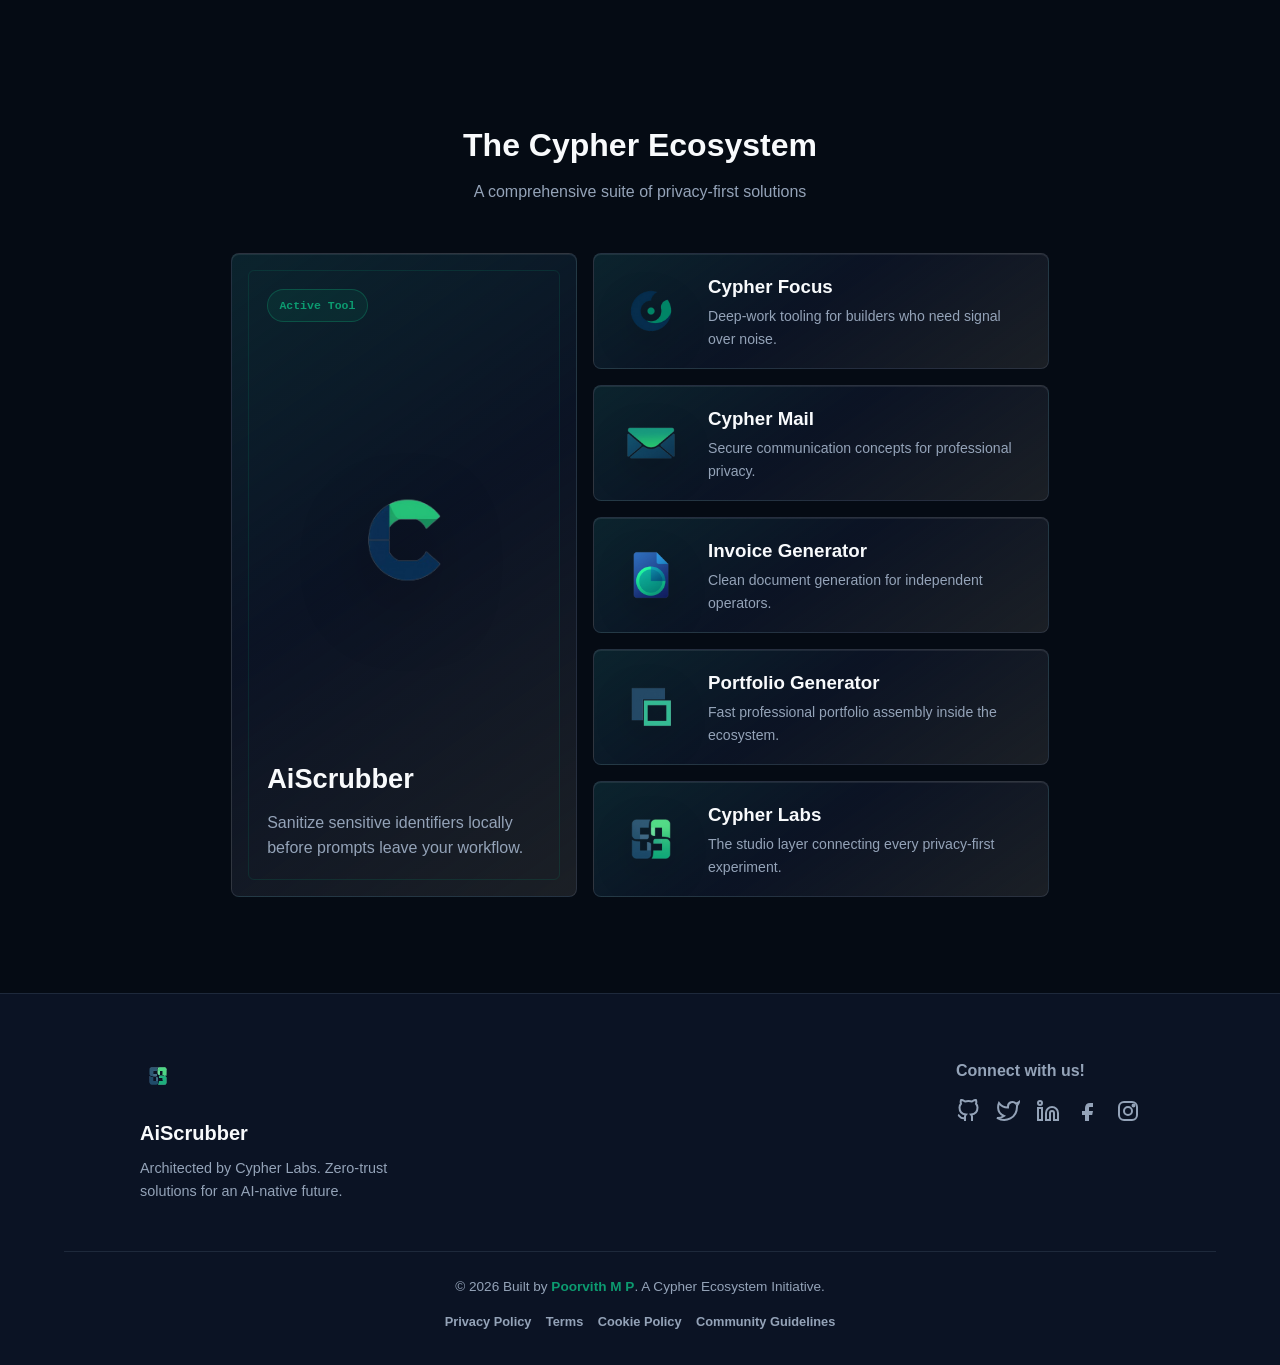
==== commit 63af7d3b: "Update about.html" ====
--- a/about.html
+++ b/about.html
@@ -1,40 +1,40 @@
 ﻿<!DOCTYPE html>
-<!--
-=============================================================
-  AISCRUBBER — A CYPHER ECOSYSTEM INITIATIVE
-  Built by Poorvith M P (@prvthmp)
-=============================================================
-
-  Facebook  : https://www.facebook.com/profile.php?id=61588582092141
-  Instagram : https://www.instagram.com/prvthmp
-  X         : https://x.com/prvthmp
-  LinkedIn  : https://www.linkedin.com/in/prvthmp
-
--------------------------------------------------------------
-
-  This is my first web application, built while learning
-  web development by solving real-world problems with code.
-
-  AiScrubber is part of a larger personal vision called
-  Cypher — a privacy-first product ecosystem I am slowly
-  and seriously working towards.
-
-  If you are reading this source code — hello. I built
-  this from scratch, learned as I went, and shipped it
-  anyway. That is the whole point.
-
--------------------------------------------------------------
-  © 2026 Poorvith M P. All rights reserved.
-  A Cypher Ecosystem Initiative.
-=============================================================
+<!--
+=============================================================
+  AISCRUBBER — A CYPHER ECOSYSTEM INITIATIVE
+  Built by Poorvith M P (@prvthmp)
+=============================================================
+
+  Facebook  : https://www.facebook.com/profile.php?id=61588582092141
+  Instagram : https://www.instagram.com/prvthmp
+  X         : https://x.com/prvthmp
+  LinkedIn  : https://www.linkedin.com/in/prvthmp
+
+-------------------------------------------------------------
+
+  This is my first web application, built while learning
+  web development by solving real-world problems with code.
+
+  AiScrubber is part of a larger personal vision called
+  Cypher — a privacy-first product ecosystem I am slowly
+  and seriously working towards.
+
+  If you are reading this source code — hello. I built
+  this from scratch, learned as I went, and shipped it
+  anyway. That is the whole point.
+
+-------------------------------------------------------------
+  © 2026 Poorvith M P. All rights reserved.
+  A Cypher Ecosystem Initiative.
+=============================================================
 --><html lang="en" class="dark">
 <head>
     <meta charset="UTF-8" />
     <meta name="viewport" content="width=device-width, initial-scale=1.0" />
     <title>About Us // Cypher Labs</title>
     <style>@import url('https://fonts.googleapis.com/css2?family=Inter:wght@400;500;600;700;800&family=JetBrains+Mono:wght@400;700&display=swap');</style>
-    <link rel="icon" type="image/svg+xml" href="assets/img/Cypher_Labs- no bg.svg">
-    <link rel="apple-touch-icon" href="assets/img/Cypher.png">
+    <link rel="icon" type="image/svg+xml" href="assets/img/svg/Cypher_Labs- no bg.svg">
+    <link rel="apple-touch-icon" href="assets/img/svg/Cypher_Labs- no bg.svg">
     <link rel="stylesheet" href="assets/css/style.css">
 </head>
 <body>
--- a/assets/css/style.css
+++ b/assets/css/style.css
@@ -0,0 +1,1996 @@
+﻿/*
+=============================================================
+  AISCRUBBER — A CYPHER ECOSYSTEM INITIATIVE
+  Built by Poorvith M P (@prvthmp)
+=============================================================
+
+  Facebook  : https://www.facebook.com/profile.php?id=61588582092141
+  Instagram : https://www.instagram.com/prvthmp
+  X         : https://x.com/prvthmp
+  LinkedIn  : https://www.linkedin.com/in/prvthmp
+
+-------------------------------------------------------------
+
+  This is my first web application, built while learning
+  web development by solving real-world problems with code.
+
+  AiScrubber is part of a larger personal vision called
+  Cypher — a privacy-first product ecosystem I am slowly
+  and seriously working towards.
+
+  If you are reading this source code — hello. I built
+  this from scratch, learned as I went, and shipped it
+  anyway. That is the whole point.
+
+-------------------------------------------------------------
+  © 2026 Poorvith M P. All rights reserved.
+  A Cypher Ecosystem Initiative.
+=============================================================
+*/
+
+/* â”€â”€â”€ Base Cypher Tokens â”€â”€â”€â”€â”€â”€â”€â”€â”€â”€â”€â”€â”€â”€â”€â”€â”€â”€â”€â”€â”€â”€â”€â”€â”€â”€â”€â”€â”€ */
+:root {
+  --cypher-font-sans: 'Inter', sans-serif;
+  --cypher-font-mono: 'JetBrains Mono', monospace;
+  --font-size: 16px;
+  --radius: 0.5rem;
+  --radius-md: 0.375rem;
+  --cypher-ease: cubic-bezier(0.4, 0, 0.2, 1);
+}
+
+/* Strict Cypher Dark Mode */
+.dark {
+  --cypher-bg-global: #050B14;
+  --cypher-bg-surface: #0B1324;
+  --cypher-bg-surface-hover: #131E36;
+  --cypher-text-primary: #F8FAFC;
+  --cypher-text-secondary: #94A3B8;
+  --cypher-border-structural: #1E293B;
+  
+  --primary: #0C9B70;
+  --primary-foreground: #ffffff;
+  --secondary: #1E293B;
+  --secondary-foreground: #F8FAFC;
+  --danger-accent: #EF4444;
+  --gold-accent: #D4AF37;
+}
+
+/* â”€â”€â”€ Global & Security Overrides â”€â”€â”€â”€â”€â”€â”€â”€â”€â”€â”€â”€â”€â”€â”€â”€â”€â”€â”€â”€â”€â”€â”€â”€â”€â”€â”€â”€â”€ */
+* { box-sizing: border-box; margin: 0; padding: 0; }
+html { scroll-behavior: smooth; }
+body {
+    font-family: var(--cypher-font-sans);
+    background-color: var(--cypher-bg-global);
+    color: var(--cypher-text-primary);
+    font-size: var(--font-size);
+    line-height: 1.6;
+    min-height: 100vh;
+    display: flex; flex-direction: column;
+    -webkit-user-select: none; -moz-user-select: none; -ms-user-select: none; user-select: none;
+}
+textarea, input, .output-box, td { -webkit-user-select: text; -moz-user-select: text; -ms-user-select: text; user-select: text; }
+
+/* â”€â”€â”€ Page Loader (Fixed Z-Index & Layout) â”€â”€â”€â”€â”€â”€â”€â”€â”€â”€â”€â”€â”€â”€â”€â”€â”€â”€â”€â”€â”€â”€â”€â”€â”€â”€â”€â”€â”€ */
+.page-loader {
+    position: fixed; top: 0; left: 0; right: 0; bottom: 0;
+    background:
+        radial-gradient(circle at center, rgba(12, 155, 112, 0.18), transparent 24rem),
+        var(--cypher-bg-global);
+    z-index: 99999;
+    display: flex; flex-direction: column; align-items: center; justify-content: center;
+    transition: opacity 0.3s ease, visibility 0.3s ease;
+}
+.page-loader.hidden { opacity: 0; visibility: hidden; }
+.loader-spinner { width: 40px; height: 40px; animation: spin 1s linear infinite; color: var(--primary); margin-bottom: 1rem; }
+.page-loader-logo {
+    width: 86px;
+    height: 86px;
+    object-fit: contain;
+    margin-bottom: 1rem;
+    filter: drop-shadow(0 0 26px rgba(12, 155, 112, 0.45));
+    animation: loaderLogoPulse 1.2s ease-in-out infinite;
+}
+@keyframes loaderLogoPulse {
+    0%, 100% { transform: scale(0.96); opacity: 0.78; }
+    50% { transform: scale(1.05); opacity: 1; }
+}
+@keyframes spin { 100% { transform: rotate(360deg); } }
+
+/* â”€â”€â”€ Toast Notifications â”€â”€â”€â”€â”€â”€â”€â”€â”€â”€â”€â”€â”€â”€â”€â”€â”€â”€â”€â”€â”€â”€â”€â”€â”€â”€â”€â”€â”€ */
+.toast-container {
+    position: fixed;
+    top: 20px;
+    right: 20px;
+    z-index: 10000;
+    display: flex;
+    flex-direction: column;
+    gap: 10px;
+    max-width: 400px;
+}
+
+.toast {
+    padding: 1rem 1.5rem;
+    background: var(--cypher-bg-surface);
+    border: 1px solid var(--cypher-border-structural);
+    border-left: 4px solid var(--primary);
+    border-radius: var(--radius);
+    color: var(--cypher-text-primary);
+    animation: slideInRight 0.3s ease-out forwards;
+    box-shadow: 0 4px 12px rgba(0, 0, 0, 0.3);
+}
+
+.toast.success { border-left-color: var(--primary); }
+.toast.error { border-left-color: var(--danger-accent); }
+.toast.warning { border-left-color: var(--gold-accent); }
+.toast.info { border-left-color: #3B82F6; }
+
+.toast.closing { animation: slideOutRight 0.3s ease-out forwards; }
+
+@keyframes slideInRight {
+    from { opacity: 0; transform: translateX(400px); }
+    to { opacity: 1; transform: translateX(0); }
+}
+
+@keyframes slideOutRight {
+    from { opacity: 1; transform: translateX(0); }
+    to { opacity: 0; transform: translateX(400px); }
+}
+
+/* â”€â”€â”€ Navigation with Animations â”€â”€â”€â”€â”€â”€â”€â”€â”€â”€â”€â”€â”€â”€â”€â”€â”€â”€â”€â”€â”€â”€â”€â”€â”€â”€â”€â”€â”€ */
+.navbar {
+    display: flex;
+    justify-content: space-between;
+    align-items: center;
+    gap: 1rem;
+    padding: 0.85rem clamp(1rem, 4vw, 4rem);
+    background:
+        linear-gradient(135deg, rgba(12, 155, 112, 0.20), rgba(5, 11, 20, 0.96) 34%, rgba(19, 30, 54, 0.92) 68%, rgba(212, 175, 55, 0.14)),
+        rgba(5, 11, 20, 0.94);
+    border-bottom: 1px solid rgba(12, 155, 112, 0.28);
+    position: sticky;
+    top: 0;
+    z-index: 100;
+    backdrop-filter: blur(18px);
+    box-shadow: 0 12px 40px rgba(0, 0, 0, 0.28);
+    transition: padding 0.3s ease, border-color 0.3s ease, box-shadow 0.3s ease;
+}
+
+.navbar.nav-animated {
+    animation: navSlideDown 0.5s ease-out forwards;
+}
+
+@keyframes navSlideDown {
+    from { opacity: 0; transform: translateY(-20px); }
+    to { opacity: 1; transform: translateY(0); }
+}
+
+.nav-brand {
+    display: flex;
+    align-items: center;
+    gap: 0.75rem;
+    animation: fadeIn 0.6s ease-out;
+    color: inherit;
+    text-decoration: none;
+    min-width: max-content;
+    padding: 0.35rem 0.8rem 0.35rem 0.45rem;
+    border-radius: 999px;
+    border: 1px solid rgba(248, 250, 252, 0.08);
+    background: rgba(5, 11, 20, 0.36);
+}
+.brand-logo { width: 36px; height: 36px; transition: transform 0.3s ease, filter 0.3s ease; }
+.brand-logo:hover { transform: rotate(5deg) scale(1.1); filter: drop-shadow(0 0 14px rgba(12, 155, 112, 0.55)); }
+.logo-text { font-weight: 800; font-size: 1.25rem; letter-spacing: 0; }
+
+.nav-links {
+    display: flex;
+    align-items: center;
+    gap: 0.35rem;
+    padding: 0.35rem;
+    border: 1px solid rgba(248, 250, 252, 0.08);
+    border-radius: 999px;
+    background: rgba(5, 11, 20, 0.42);
+}
+.nav-link-item { 
+    color: var(--cypher-text-secondary); 
+    text-decoration: none; 
+    font-size: 0.875rem; 
+    font-weight: 700; 
+    transition: color 0.3s ease, background 0.3s ease, transform 0.3s ease, box-shadow 0.3s ease;
+    position: relative;
+    padding: 0.58rem 0.92rem;
+    border-radius: 999px;
+    overflow: hidden;
+}
+
+.nav-link-item::after {
+    content: '';
+    position: absolute;
+    inset: auto 18% 0.28rem;
+    width: 0;
+    height: 2px;
+    background: linear-gradient(90deg, transparent, var(--primary), var(--gold-accent), transparent);
+    transition: width 0.3s ease, left 0.3s ease, right 0.3s ease;
+    border-radius: 999px;
+}
+
+.nav-link-item:hover::after,
+.nav-link-item.active::after { width: 64%; }
+.nav-link-item:hover,
+.nav-link-item.active {
+    color: var(--cypher-text-primary);
+    background: rgba(12, 155, 112, 0.14);
+    box-shadow: inset 0 0 0 1px rgba(12, 155, 112, 0.18);
+    transform: translateY(-2px);
+}
+
+.nav-github { display: flex; align-items: center; gap: 0.5rem; padding: 0.5rem 1rem !important; }
+
+.nav-socials {
+    display: flex;
+    align-items: center;
+    gap: 0.45rem;
+    padding: 0.35rem;
+    border-radius: 999px;
+    background: rgba(5, 11, 20, 0.42);
+    border: 1px solid rgba(248, 250, 252, 0.08);
+}
+
+.nav-social-link {
+    width: 2.35rem;
+    height: 2.35rem;
+    display: inline-flex;
+    align-items: center;
+    justify-content: center;
+    color: var(--cypher-text-secondary);
+    border-radius: 50%;
+    border: 1px solid transparent;
+    transition: color 0.3s ease, background 0.3s ease, transform 0.3s ease, border-color 0.3s ease, box-shadow 0.3s ease;
+}
+
+.nav-social-link svg {
+    width: 1.05rem;
+    height: 1.05rem;
+}
+
+.nav-social-link:hover {
+    color: var(--primary-foreground);
+    background: linear-gradient(135deg, var(--primary), #0f766e);
+    border-color: rgba(248, 250, 252, 0.22);
+    box-shadow: 0 8px 24px rgba(12, 155, 112, 0.28);
+    transform: translateY(-3px) rotate(-4deg);
+}
+
+/* â”€â”€â”€ Hero Section with 3D & Scroll Effects â”€â”€â”€â”€â”€â”€â”€â”€â”€â”€â”€â”€â”€â”€â”€â”€â”€â”€â”€â”€â”€â”€â”€â”€â”€â”€â”€â”€â”€ */
+.hero {
+    position: relative;
+    padding: 7rem clamp(1rem, 5vw, 5rem) 4rem;
+    max-width: 100%;
+    margin: 0 auto;
+    min-height: 100vh;
+    display: flex;
+    flex-direction: column;
+    justify-content: center;
+    align-items: center;
+    overflow: hidden;
+    --hero-scroll: 0;
+    --tilt-x: 0deg;
+    --tilt-y: 0deg;
+    --pointer-x: 50%;
+    --pointer-y: 42%;
+}
+
+.hero-3d {
+    perspective: 1200px;
+}
+
+.hero-background {
+    position: absolute;
+    top: 0;
+    left: 0;
+    right: 0;
+    bottom: 0;
+    z-index: 0;
+    background:
+        radial-gradient(circle at var(--pointer-x) var(--pointer-y), rgba(12, 155, 112, 0.22), transparent 24rem),
+        linear-gradient(135deg, rgba(12, 155, 112, 0.18), transparent 34%),
+        linear-gradient(315deg, rgba(212, 175, 55, 0.12), transparent 36%);
+    transform: translateY(calc(var(--hero-scroll) * 0.12px));
+}
+
+.hero-grid {
+    position: absolute;
+    inset: 0;
+    background-image:
+        linear-gradient(rgba(148, 163, 184, 0.08) 1px, transparent 1px),
+        linear-gradient(90deg, rgba(148, 163, 184, 0.08) 1px, transparent 1px);
+    background-size: 64px 64px;
+    mask-image: linear-gradient(to bottom, transparent 0%, #000 20%, #000 70%, transparent 100%);
+    opacity: 0.45;
+    transform: perspective(800px) rotateX(64deg) translateY(calc(90px + var(--hero-scroll) * -0.08px));
+    transform-origin: center bottom;
+}
+
+.hero-light {
+    position: absolute;
+    width: 38rem;
+    height: 38rem;
+    border-radius: 50%;
+    filter: blur(80px);
+    opacity: 0.18;
+    animation: float 7s ease-in-out infinite;
+}
+
+.light-1 {
+    left: -16rem;
+    top: 3rem;
+    background: var(--primary);
+}
+
+.light-2 {
+    right: -14rem;
+    bottom: -8rem;
+    background: var(--gold-accent);
+    animation-delay: 2.2s;
+}
+
+@keyframes float {
+    0%, 100% { transform: translateY(0px); }
+    50% { transform: translateY(30px); }
+}
+
+.hero-shell {
+    position: relative;
+    z-index: 10;
+    width: min(1120px, 100%);
+    display: grid;
+    grid-template-columns: minmax(0, 1.05fr) minmax(300px, 0.85fr);
+    align-items: center;
+    gap: clamp(2rem, 6vw, 5rem);
+}
+
+.hero-content {
+    position: relative;
+    max-width: 720px;
+    transform: translateY(calc(var(--hero-scroll) * -0.09px));
+}
+
+.hero-kicker {
+    display: inline-flex;
+    width: fit-content;
+    margin-bottom: 1.2rem;
+    padding: 0.45rem 0.75rem;
+    border: 1px solid rgba(12, 155, 112, 0.32);
+    border-radius: 999px;
+    color: var(--primary);
+    background: rgba(12, 155, 112, 0.1);
+    font-family: var(--cypher-font-mono);
+    font-size: 0.75rem;
+    font-weight: 700;
+    text-transform: uppercase;
+    letter-spacing: 0;
+}
+
+.hero-title {
+    font-size: 3.5rem;
+    line-height: 1.1;
+    font-weight: 800;
+    letter-spacing: 0;
+    margin-bottom: 1.5rem;
+    animation: fadeInUp 0.8s ease-out forwards;
+}
+
+.text-accent {
+    color: transparent;
+    background: linear-gradient(100deg, var(--primary), #67e8f9 46%, var(--gold-accent));
+    -webkit-background-clip: text;
+    background-clip: text;
+}
+
+.hero-subtitle {
+    color: var(--cypher-text-secondary);
+    font-size: 1.125rem;
+    max-width: 650px;
+    margin: 0 0 2.5rem;
+    animation: fadeInUp 0.8s ease-out 0.2s forwards;
+    opacity: 0;
+}
+
+.hero-actions {
+    display: flex;
+    justify-content: flex-start;
+    gap: 0.85rem;
+    flex-wrap: wrap;
+    animation: fadeInUp 0.8s ease-out 0.4s forwards;
+    opacity: 0;
+}
+
+.hero-btn {
+    width: auto;
+    min-width: 210px;
+    margin-top: 0;
+    padding-inline: 1.2rem;
+}
+
+.scale-on-hover {
+    transition: all 0.3s ease;
+}
+
+.scale-on-hover:hover {
+    transform: translateY(-4px) scale(1.03);
+    box-shadow: 0 10px 30px rgba(12, 155, 112, 0.3);
+}
+
+.hero-reveal-stage {
+    position: relative;
+    min-height: 470px;
+    transform-style: preserve-3d;
+    transform: rotateX(var(--tilt-y)) rotateY(var(--tilt-x)) translateY(calc(var(--hero-scroll) * -0.05px));
+    transition: transform 0.16s ease-out;
+}
+
+.hero-device {
+    position: absolute;
+    inset: 2rem 0 0 auto;
+    width: min(390px, 100%);
+    min-height: 420px;
+    border-radius: var(--radius);
+    border: 1px solid rgba(148, 163, 184, 0.22);
+    background:
+        linear-gradient(145deg, rgba(248, 250, 252, 0.08), transparent 42%),
+        rgba(11, 19, 36, 0.78);
+    box-shadow: 0 28px 80px rgba(0, 0, 0, 0.42), inset 0 1px 0 rgba(248, 250, 252, 0.1);
+    backdrop-filter: blur(18px);
+    transform: translateZ(70px);
+    overflow: hidden;
+}
+
+.hero-device::before {
+    content: '';
+    position: absolute;
+    inset: -40% 26% auto auto;
+    width: 13rem;
+    height: 36rem;
+    background: linear-gradient(90deg, transparent, rgba(12, 155, 112, 0.22), transparent);
+    transform: rotate(22deg);
+    animation: scanReveal 4.6s ease-in-out infinite;
+}
+
+@keyframes scanReveal {
+    0%, 100% { transform: translateX(-170%) rotate(22deg); opacity: 0; }
+    20%, 62% { opacity: 1; }
+    72% { transform: translateX(185%) rotate(22deg); opacity: 0; }
+}
+
+.device-topbar {
+    display: flex;
+    gap: 0.45rem;
+    padding: 1rem;
+    border-bottom: 1px solid rgba(148, 163, 184, 0.16);
+}
+
+.device-topbar span {
+    width: 0.58rem;
+    height: 0.58rem;
+    border-radius: 50%;
+    background: var(--primary);
+    box-shadow: 0 0 14px rgba(12, 155, 112, 0.7);
+}
+
+.device-topbar span:nth-child(2) { background: var(--gold-accent); box-shadow: 0 0 14px rgba(212, 175, 55, 0.6); }
+.device-topbar span:nth-child(3) { background: var(--danger-accent); box-shadow: 0 0 14px rgba(239, 68, 68, 0.5); }
+
+.device-core {
+    position: relative;
+    min-height: 255px;
+    display: grid;
+    place-items: center;
+}
+
+.hero-emblem {
+    width: 128px;
+    height: 128px;
+    object-fit: contain;
+    filter: drop-shadow(0 0 26px rgba(12, 155, 112, 0.36));
+    transform: translateZ(95px);
+    animation: emblemReveal 1.1s ease-out both, emblemFloat 5s ease-in-out 1.1s infinite;
+}
+
+@keyframes emblemReveal {
+    from { opacity: 0; transform: translateZ(-40px) rotateY(35deg) scale(0.75); }
+    to { opacity: 1; transform: translateZ(95px) rotateY(0) scale(1); }
+}
+
+@keyframes emblemFloat {
+    0%, 100% { transform: translateZ(95px) translateY(0); }
+    50% { transform: translateZ(95px) translateY(14px); }
+}
+
+.scan-ring {
+    position: absolute;
+    width: 190px;
+    height: 190px;
+    border: 1px solid rgba(12, 155, 112, 0.42);
+    border-radius: 50%;
+    animation: ringPulse 2.8s ease-out infinite;
+}
+
+.ring-2 {
+    width: 245px;
+    height: 245px;
+    border-color: rgba(212, 175, 55, 0.28);
+    animation-delay: 0.7s;
+}
+
+@keyframes ringPulse {
+    0% { transform: scale(0.74); opacity: 0; }
+    30% { opacity: 1; }
+    100% { transform: scale(1.18); opacity: 0; }
+}
+
+.privacy-stream {
+    display: grid;
+    gap: 0.65rem;
+    padding: 0 1.3rem 1.4rem;
+}
+
+.privacy-stream span {
+    display: block;
+    padding: 0.72rem 0.8rem;
+    border: 1px solid rgba(148, 163, 184, 0.16);
+    border-radius: var(--radius-md);
+    background: rgba(5, 11, 20, 0.48);
+    color: var(--cypher-text-secondary);
+    font-family: var(--cypher-font-mono);
+    font-size: 0.78rem;
+}
+
+.hero-chip {
+    position: absolute;
+    z-index: 2;
+    padding: 0.62rem 0.78rem;
+    border: 1px solid rgba(12, 155, 112, 0.28);
+    border-radius: var(--radius-md);
+    background: rgba(5, 11, 20, 0.74);
+    color: var(--cypher-text-primary);
+    font-family: var(--cypher-font-mono);
+    font-size: 0.72rem;
+    font-weight: 700;
+    box-shadow: 0 18px 44px rgba(0, 0, 0, 0.28);
+    animation: chipFloat 4.8s ease-in-out infinite;
+    --chip-z: 100px;
+}
+
+.chip-a { top: 4.2rem; left: 0; --chip-z: 120px; }
+.chip-b { right: -0.4rem; top: 8rem; --chip-z: 150px; animation-delay: 0.9s; }
+.chip-c { left: 1.2rem; bottom: 4rem; --chip-z: 100px; animation-delay: 1.8s; }
+
+@keyframes chipFloat {
+    0%, 100% { transform: translateZ(var(--chip-z)) translateY(0); }
+    50% { transform: translateZ(var(--chip-z)) translateY(16px); }
+}
+
+.scroll-indicator {
+    position: absolute;
+    bottom: 30px;
+    left: 50%;
+    transform: translateX(-50%);
+    z-index: 10;
+    cursor: pointer;
+    animation: bounce 2s infinite;
+}
+
+@keyframes bounce {
+    0%, 100% { transform: translateX(-50%) translateY(0); }
+    50% { transform: translateX(-50%) translateY(-10px); }
+}
+
+.scroll-indicator svg {
+    color: var(--primary);
+    width: 24px;
+    height: 24px;
+}
+
+/* â”€â”€â”€ Fade-In & Reveal Animations â”€â”€â”€â”€â”€â”€â”€â”€â”€â”€â”€â”€â”€â”€â”€â”€â”€â”€â”€â”€â”€â”€â”€â”€â”€â”€â”€â”€â”€ */
+@keyframes fadeInUp {
+    from { opacity: 0; transform: translateY(30px); }
+    to { opacity: 1; transform: translateY(0); }
+}
+
+@keyframes fadeIn {
+    from { opacity: 0; }
+    to { opacity: 1; }
+}
+
+.fade-in-up {
+    animation: fadeInUp 0.8s ease-out forwards;
+    opacity: 0;
+}
+
+.reveal {
+    animation: fadeInUp 0.6s ease-out forwards;
+}
+
+.slide-in-left {
+    animation: slideInLeft 0.6s ease-out forwards;
+    opacity: 0;
+}
+
+.slide-in-right {
+    animation: slideInRight 0.6s ease-out forwards;
+    opacity: 0;
+}
+
+@keyframes slideInLeft {
+    from { opacity: 0; transform: translateX(-50px); }
+    to { opacity: 1; transform: translateX(0); }
+}
+
+@keyframes slideInRight {
+    from { opacity: 0; transform: translateX(50px); }
+    to { opacity: 1; transform: translateX(0); }
+}
+
+.flip-in {
+    animation: flipInY 0.6s ease-out forwards;
+    opacity: 0;
+}
+
+@keyframes flipInY {
+    from { opacity: 0; transform: rotateY(90deg); }
+    to { opacity: 1; transform: rotateY(0); }
+}
+
+.bounce-in {
+    animation: bounceIn 0.6s ease-out forwards;
+    opacity: 0;
+}
+
+@keyframes bounceIn {
+    from { opacity: 0; transform: scale(0.8); }
+    to { opacity: 1; transform: scale(1); }
+}
+
+/* â”€â”€â”€ Layouts & Cards â”€â”€â”€â”€â”€â”€â”€â”€â”€â”€â”€â”€â”€â”€â”€â”€â”€â”€â”€â”€â”€â”€â”€â”€â”€â”€â”€â”€â”€ */
+.app-container, .page-section { 
+    width: 100%; 
+    max-width: 850px; 
+    margin: 0 auto; 
+    padding: 3rem 1rem; 
+    display: flex; 
+    flex-direction: column; 
+    gap: 2rem;
+}
+
+.section-header { 
+    text-align: center; 
+    margin-bottom: 1rem;
+}
+
+.section-header h2 { 
+    font-size: 2rem; 
+    margin-bottom: 0.5rem; 
+    font-weight: 700;
+    animation: fadeInUp 0.6s ease-out forwards;
+}
+
+.section-header p { 
+    color: var(--cypher-text-secondary);
+    animation: fadeInUp 0.6s ease-out 0.1s forwards;
+    opacity: 0;
+}
+
+.grid-3 { 
+    display: grid; 
+    grid-template-columns: repeat(auto-fit, minmax(240px, 1fr)); 
+    gap: 1.5rem;
+}
+
+.grid-2 { 
+    display: grid; 
+    grid-template-columns: repeat(auto-fit, minmax(320px, 1fr)); 
+    gap: 1.5rem;
+}
+
+.card {
+    background-color: var(--cypher-bg-surface);
+    border: 1px solid var(--cypher-border-structural);
+    border-radius: var(--radius);
+    padding: 2rem;
+    transition: all 0.3s ease;
+    position: relative;
+    overflow: hidden;
+}
+
+.card::before {
+    content: '';
+    position: absolute;
+    top: 0;
+    left: -100%;
+    width: 100%;
+    height: 100%;
+    background: linear-gradient(90deg, transparent, rgba(255, 255, 255, 0.1), transparent);
+    transition: left 0.5s ease;
+}
+
+.card:hover {
+    border-color: var(--primary);
+    box-shadow: 0 8px 24px rgba(12, 155, 112, 0.1);
+    transform: translateY(-4px);
+}
+
+.card:hover::before {
+    left: 100%;
+}
+
+.card-image-wrapper {
+    position: relative;
+    overflow: hidden;
+    border-radius: var(--radius-md);
+    margin-bottom: 1rem;
+}
+
+.card-img { 
+    width: 100%; 
+    height: 160px; 
+    object-fit: cover; 
+    border-radius: var(--radius-md);
+    transition: transform 0.3s ease;
+    border: 1px solid var(--cypher-border-structural);
+}
+
+.card:hover .card-img {
+    transform: scale(1.05);
+}
+
+.risk-card { border-top: 3px solid var(--danger-accent); }
+.target-card { border-top: 3px solid var(--primary); }
+
+.card h3 { 
+    margin-bottom: 0.75rem; 
+    font-size: 1.125rem;
+    position: relative;
+    z-index: 1;
+}
+
+.card p { 
+    color: var(--cypher-text-secondary); 
+    font-size: 0.875rem;
+    position: relative;
+    z-index: 1;
+}
+
+/* Pricing */
+.pricing-card { 
+    text-align: center; 
+    display: flex; 
+    flex-direction: column; 
+    gap: 1.5rem; 
+    position: relative;
+}
+
+.pricing-card.highlight { 
+    border-color: var(--primary); 
+    box-shadow: 0 0 20px rgba(12, 155, 112, 0.1);
+}
+
+.pricing-card.locked { opacity: 0.6; }
+
+.badge { 
+    position: absolute; 
+    top: 1rem; 
+    right: 1rem; 
+    background: var(--primary); 
+    color: #fff; 
+    padding: 0.2rem 0.6rem; 
+    border-radius: 4px; 
+    font-size: 0.75rem; 
+    font-weight: bold;
+    animation: slideInDown 0.5s ease-out;
+}
+
+@keyframes slideInDown {
+    from { opacity: 0; transform: translateY(-20px); }
+    to { opacity: 1; transform: translateY(0); }
+}
+
+.pricing-card .price { 
+    font-size: 2.5rem; 
+    font-weight: 800;
+}
+
+.pricing-card ul { 
+    list-style: none; 
+    text-align: left; 
+    margin-bottom: auto; 
+    color: var(--cypher-text-secondary);
+}
+
+.pricing-card ul li { 
+    margin-bottom: 0.75rem; 
+    padding-left: 1.5rem; 
+    position: relative;
+}
+
+.pricing-card ul li::before { 
+    content: "âœ“"; 
+    position: absolute; 
+    left: 0; 
+    color: var(--primary); 
+    font-weight: bold;
+}
+
+/* â”€â”€â”€ Founder Section â”€â”€â”€â”€â”€â”€â”€â”€â”€â”€â”€â”€â”€â”€â”€â”€â”€â”€â”€â”€â”€â”€â”€â”€â”€â”€â”€â”€â”€ */
+.founder-card {
+    display: grid;
+    grid-template-columns: 1fr 1.5fr;
+    gap: 3rem;
+    align-items: center;
+    background-color: var(--cypher-bg-surface);
+    border: 1px solid var(--cypher-border-structural);
+    border-radius: var(--radius);
+    padding: 3rem;
+    margin: 2rem 0;
+    transition: all 0.3s ease;
+}
+
+.founder-image-wrapper {
+    position: relative;
+    perspective: 1000px;
+    display: grid;
+    place-items: center;
+}
+
+.founder-image {
+    width: min(240px, 78vw);
+    height: min(240px, 78vw);
+    object-fit: cover;
+    object-position: center top;
+    border-radius: 50%;
+    border: 3px solid var(--primary);
+    box-shadow: 0 10px 40px rgba(12, 155, 112, 0.2);
+    transition: all 0.4s ease;
+    animation: rotateInY 0.8s ease-out;
+}
+
+@keyframes rotateInY {
+    from { opacity: 0; transform: rotateY(90deg); }
+    to { opacity: 1; transform: rotateY(0); }
+}
+
+.founder-image:hover {
+    transform: scale(1.02) rotateY(-5deg);
+    box-shadow: 0 15px 50px rgba(12, 155, 112, 0.3);
+}
+
+.founder-overlay {
+    position: absolute;
+    width: min(240px, 78vw);
+    height: min(240px, 78vw);
+    background: linear-gradient(135deg, rgba(12, 155, 112, 0.2), transparent);
+    border-radius: 50%;
+    pointer-events: none;
+}
+
+.founder-content h2 {
+    font-size: 2rem;
+    margin-bottom: 0.25rem;
+    animation: fadeInUp 0.6s ease-out forwards;
+}
+
+.founder-title {
+    color: var(--primary);
+    font-weight: 600;
+    font-size: 1rem;
+    margin-bottom: 1.5rem;
+    animation: fadeInUp 0.6s ease-out 0.1s forwards;
+    opacity: 0;
+}
+
+.founder-bio {
+    color: var(--cypher-text-secondary);
+    font-size: 0.95rem;
+    line-height: 1.8;
+    margin-bottom: 2rem;
+    animation: fadeInUp 0.6s ease-out 0.2s forwards;
+    opacity: 0;
+}
+
+.founder-actions {
+    margin-bottom: 2rem;
+    animation: fadeInUp 0.6s ease-out 0.3s forwards;
+    opacity: 0;
+}
+
+.founder-actions .btn {
+    transition: all 0.3s ease;
+}
+
+.founder-actions .btn:hover {
+    transform: translateY(-2px);
+    box-shadow: 0 8px 20px rgba(212, 175, 55, 0.3);
+}
+
+.social-links h4 {
+    color: var(--cypher-text-secondary);
+    font-size: 0.875rem;
+    margin-bottom: 1rem;
+    text-transform: uppercase;
+    letter-spacing: 0.05em;
+    animation: fadeInUp 0.6s ease-out 0.4s forwards;
+    opacity: 0;
+}
+
+.social-icons-expanded {
+    display: flex;
+    gap: 1rem;
+    animation: fadeInUp 0.6s ease-out 0.5s forwards;
+    opacity: 0;
+}
+
+.social-link {
+    width: 44px;
+    height: 44px;
+    display: flex;
+    align-items: center;
+    justify-content: center;
+    border: 1px solid var(--cypher-border-structural);
+    border-radius: 50%;
+    color: var(--cypher-text-secondary);
+    transition: all 0.3s ease;
+    position: relative;
+    cursor: pointer;
+}
+
+.social-link:hover {
+    color: var(--primary);
+    border-color: var(--primary);
+    background-color: rgba(12, 155, 112, 0.1);
+    transform: translateY(-4px) scale(1.1);
+}
+
+.social-link[data-tooltip]::after {
+    content: attr(data-tooltip);
+    position: absolute;
+    bottom: -30px;
+    left: 50%;
+    transform: translateX(-50%);
+    background: var(--cypher-bg-surface);
+    padding: 0.5rem 0.75rem;
+    border-radius: 4px;
+    font-size: 0.75rem;
+    white-space: nowrap;
+    opacity: 0;
+    pointer-events: none;
+    transition: opacity 0.2s ease;
+    border: 1px solid var(--cypher-border-structural);
+}
+
+.social-link:hover::after {
+    opacity: 1;
+}
+
+.company-logo {
+    width: 150px;
+    height: auto;
+    animation: fadeIn 0.8s ease-out;
+    filter: drop-shadow(0 10px 20px rgba(12, 155, 112, 0.1));
+}
+
+.cypher-initiative-logo {
+    width: min(210px, 70vw);
+    filter: drop-shadow(0 18px 34px rgba(12, 155, 112, 0.22));
+}
+
+.ecosystem-icon {
+    display: flex;
+    justify-content: center;
+    margin-bottom: 1rem;
+    color: var(--primary);
+    animation: fadeInUp 0.6s ease-out;
+}
+
+@media (max-width: 768px) {
+    .founder-card {
+        grid-template-columns: 1fr;
+        gap: 2rem;
+        padding: 2rem 1.5rem;
+    }
+
+    .hero-title {
+        font-size: 2.5rem;
+    }
+
+    .navbar {
+        align-items: stretch;
+        flex-wrap: wrap;
+        padding: 0.75rem 1rem;
+    }
+
+    .nav-brand {
+        flex: 1;
+    }
+
+    .nav-links {
+        order: 3;
+        width: 100%;
+        overflow-x: auto;
+        justify-content: flex-start;
+        scrollbar-width: none;
+    }
+
+    .nav-links::-webkit-scrollbar { display: none; }
+
+    .nav-link-item {
+        white-space: nowrap;
+        padding: 0.52rem 0.8rem;
+    }
+
+    .nav-socials {
+        margin-left: auto;
+    }
+
+    .nav-social-link {
+        width: 2.2rem;
+        height: 2.2rem;
+    }
+
+    .hero {
+        padding-top: 6.25rem;
+        min-height: auto;
+    }
+
+    .hero-shell {
+        grid-template-columns: 1fr;
+        gap: 2rem;
+    }
+
+    .hero-content {
+        text-align: left;
+    }
+
+    .hero-actions {
+        flex-direction: column;
+    }
+
+    .hero-btn {
+        width: 100%;
+        min-width: 0;
+    }
+
+    .hero-reveal-stage {
+        min-height: 390px;
+        width: 100%;
+    }
+
+    .hero-device {
+        inset: 1rem auto auto 50%;
+        transform: translateX(-50%) translateZ(40px);
+        width: min(340px, 92vw);
+        min-height: 360px;
+    }
+
+    .device-core {
+        min-height: 215px;
+    }
+
+    .hero-emblem {
+        width: 104px;
+        height: 104px;
+    }
+
+    .scan-ring { width: 160px; height: 160px; }
+    .ring-2 { width: 210px; height: 210px; }
+
+    .chip-a { left: 0.2rem; top: 0.6rem; }
+    .chip-b { right: 0.2rem; top: 4.7rem; }
+    .chip-c { left: 0.8rem; bottom: 1rem; }
+}
+
+/* â”€â”€â”€ Tool Steps & Loaders â”€â”€â”€â”€â”€â”€â”€â”€â”€â”€â”€â”€â”€â”€â”€â”€â”€â”€â”€â”€â”€â”€â”€â”€â”€â”€â”€â”€â”€ */
+.step { display: none; animation: fadeIn 0.3s ease-out forwards; }
+.step.active { display: block; }
+
+.step-loader-container { text-align: center; padding: 4rem 0; }
+.loader-box { background: var(--cypher-bg-surface); border: 1px solid var(--cypher-border-structural); border-radius: var(--radius); padding: 3rem; display: inline-block; min-width: 300px; }
+.loader-message { color: var(--cypher-text-primary); font-size: 1rem; margin-top: 1rem; }
+.loader-progress-bar { width: 100%; height: 4px; background: var(--cypher-bg-global); border-radius: 2px; overflow: hidden; margin-top: 1.5rem; }
+.loader-progress-fill { width: 0%; height: 100%; background: var(--primary); animation: progress 2.8s ease-in-out forwards; }
+@keyframes progress { 0% { width: 0%; } 100% { width: 100%; } }
+
+/* â”€â”€â”€ Forms & Buttons â”€â”€â”€â”€â”€â”€â”€â”€â”€â”€â”€â”€â”€â”€â”€â”€â”€â”€â”€â”€â”€â”€â”€â”€â”€â”€â”€â”€â”€ */
+label { display: block; font-weight: 600; font-size: 0.875rem; text-transform: uppercase; letter-spacing: 0.05em; color: var(--cypher-text-secondary); margin-bottom: 0.75rem; }
+textarea, .output-box, .text-input {
+    width: 100%; background-color: var(--cypher-bg-global); border: 1px solid var(--cypher-border-structural);
+    color: var(--cypher-text-primary); border-radius: var(--radius-md); padding: 1rem;
+    font-family: var(--cypher-font-sans); font-size: 1rem; transition: border-color 0.2s var(--cypher-ease);
+}
+textarea { min-height: 200px; resize: vertical; }
+textarea:focus, .text-input:focus { outline: none; border-color: var(--primary); }
+.output-box { min-height: 200px; white-space: pre-wrap; }
+
+.btn {
+    width: 100%; padding: 0.875rem; border-radius: var(--radius-md); font-weight: 600;
+    font-size: 0.95rem; cursor: pointer; transition: all 0.3s ease; border: none; margin-top: 1rem;
+    display: flex; justify-content: center; align-items: center; gap: 0.5rem; font-family: inherit;
+}
+.btn:disabled { opacity: 0.5; cursor: not-allowed; }
+.btn-primary { background-color: var(--primary); color: var(--primary-foreground); }
+.btn-primary:hover:not(:disabled) { background-color: #0a7a58; transform: translateY(-2px); }
+.btn-secondary { background-color: var(--secondary); color: var(--secondary-foreground); border: 1px solid var(--cypher-border-structural); }
+.btn-secondary:hover:not(:disabled) { background-color: var(--cypher-bg-surface-hover); }
+
+/* Gold CTA */
+.btn-gold { background-color: #212822; color: var(--gold-accent); border: 1px solid var(--gold-accent); }
+.btn-gold:hover:not(:disabled) { background-color: var(--gold-accent); color: #000; }
+
+.export-row { display: flex; gap: 0.75rem; margin-top: 1.5rem; flex-wrap: wrap; }
+.export-row .btn { margin-top: 0; flex: 1; min-width: 140px; }
+
+/* â”€â”€â”€ Vault Table â”€â”€â”€â”€â”€â”€â”€â”€â”€â”€â”€â”€â”€â”€â”€â”€â”€â”€â”€â”€â”€â”€â”€â”€â”€â”€â”€â”€â”€ */
+.vault-header { display: flex; justify-content: space-between; align-items: center; margin-bottom: 1rem; flex-wrap: wrap; gap: 1rem;}
+.vault-export-btn { width: auto; margin: 0; padding: 0.5rem 1rem; font-size: 0.85rem; }
+.table-container { overflow-x: auto; border-radius: var(--radius-md); border: 1px solid var(--cypher-border-structural); background: var(--cypher-bg-global); }
+table { width: 100%; border-collapse: collapse; }
+th, td { padding: 1rem; text-align: left; border-bottom: 1px solid var(--cypher-border-structural); }
+th { background-color: var(--cypher-bg-surface); color: var(--cypher-text-secondary); font-weight: 600; font-size: 0.875rem; }
+td:first-child { font-family: var(--cypher-font-mono); color: var(--primary); }
+
+/* â”€â”€â”€ Modals â”€â”€â”€â”€â”€â”€â”€â”€â”€â”€â”€â”€â”€â”€â”€â”€â”€â”€â”€â”€â”€â”€â”€â”€â”€â”€â”€â”€â”€ */
+.modal-overlay { 
+    position: fixed; 
+    top: 0; 
+    left: 0; 
+    right: 0; 
+    bottom: 0; 
+    background: rgba(5, 11, 20, 0.85); 
+    backdrop-filter: blur(4px); 
+    display: flex; 
+    align-items: center; 
+    justify-content: center; 
+    z-index: 1000;
+    animation: fadeIn 0.3s ease-out;
+}
+
+.modal-overlay.hidden { display: none; }
+
+.modal-content { 
+    max-width: 420px; 
+    width: 90%;
+    animation: slideInUp 0.3s ease-out;
+}
+
+.modal-content h3 {
+    margin-bottom: 1rem;
+}
+
+/* â”€â”€â”€ Footer â”€â”€â”€â”€â”€â”€â”€â”€â”€â”€â”€â”€â”€â”€â”€â”€â”€â”€â”€â”€â”€â”€â”€â”€â”€â”€â”€â”€â”€ */
+footer { 
+    margin-top: auto; 
+    padding: 4rem 5% 2rem; 
+    border-top: 1px solid var(--cypher-border-structural); 
+    background-color: var(--cypher-bg-surface);
+    animation: slideInUp 0.6s ease-out;
+}
+
+.footer-grid { 
+    display: flex; 
+    justify-content: space-between; 
+    flex-wrap: wrap; 
+    gap: 2rem; 
+    margin-bottom: 3rem; 
+    max-width: 1000px; 
+    margin-left: auto; 
+    margin-right: auto;
+}
+
+.footer-brand h3 { 
+    font-size: 1.25rem; 
+    margin: 1rem 0 0.5rem;
+}
+
+.footer-brand p { 
+    color: var(--cypher-text-secondary); 
+    font-size: 0.9rem; 
+    max-width: 300px;
+}
+
+.footer-socials h4 { 
+    margin-bottom: 1rem; 
+    color: var(--cypher-text-secondary);
+    font-weight: 600;
+}
+
+.social-icons { 
+    display: flex; 
+    gap: 1rem;
+}
+
+.social-icons a { 
+    color: var(--cypher-text-secondary); 
+    transition: all 0.3s ease;
+    width: 24px; 
+    height: 24px; 
+    display: inline-flex;
+    align-items: center;
+    justify-content: center;
+}
+
+.social-icons a:hover { 
+    color: var(--primary);
+    transform: translateY(-3px) scale(1.2);
+}
+
+.footer-bottom { 
+    text-align: center; 
+    border-top: 1px solid var(--cypher-border-structural); 
+    padding-top: 1.5rem; 
+    color: var(--cypher-text-secondary); 
+    font-size: 0.85rem;
+}
+
+/* Responsive */
+@media (max-width: 768px) {
+    h1 { font-size: 2.5rem; }
+    .hero-title { font-size: 2.2rem; }
+    .footer-grid { flex-direction: column; }
+}
+
+.footer-bottom a {
+    color: var(--primary);
+    text-decoration: none;
+    font-weight: 700;
+}
+
+.footer-bottom a:hover {
+    color: var(--gold-accent);
+}
+
+.legal-links {
+    display: flex;
+    justify-content: center;
+    flex-wrap: wrap;
+    gap: 0.9rem;
+    margin-top: 0.9rem;
+}
+
+.legal-links a {
+    color: var(--cypher-text-secondary);
+    text-decoration: none;
+    font-size: 0.8rem;
+}
+
+.legal-links a:hover {
+    color: var(--primary);
+}
+
+@media (max-width: 480px) {
+    .logo-text {
+        font-size: 1rem;
+    }
+
+    .brand-logo {
+        width: 32px;
+        height: 32px;
+    }
+
+    .nav-socials {
+        gap: 0.25rem;
+        padding: 0.25rem;
+    }
+
+    .nav-social-link {
+        width: 2rem;
+        height: 2rem;
+    }
+
+    .hero-title {
+        font-size: 2rem;
+    }
+}
+
+@media (prefers-reduced-motion: reduce) {
+    .hero-device::before,
+    .hero-emblem,
+    .scan-ring,
+    .hero-chip,
+    .hero-light,
+    .scroll-indicator {
+        animation: none;
+    }
+
+    .hero-reveal-stage,
+    .hero-background,
+    .hero-content {
+        transform: none;
+    }
+}
+
+/* Final navigation and page refinement */
+a,
+.btn,
+.nav-link-item,
+.nav-social-link,
+.nav-cta,
+.ecosystem-card {
+    text-decoration: none;
+}
+
+.navbar {
+    padding: 0.7rem 1rem;
+}
+
+.nav-shell {
+    width: min(1180px, 100%);
+    margin: 0 auto;
+    display: grid;
+    grid-template-columns: auto minmax(0, 1fr) auto;
+    align-items: center;
+    gap: clamp(0.8rem, 2vw, 1.4rem);
+}
+
+.nav-shell .nav-brand {
+    justify-self: start;
+}
+
+.nav-shell .nav-links {
+    justify-self: center;
+    max-width: 100%;
+}
+
+.nav-actions {
+    justify-self: end;
+    display: flex;
+    align-items: center;
+    gap: 0.45rem;
+    padding: 0.32rem;
+    border-radius: 999px;
+    border: 1px solid rgba(248, 250, 252, 0.08);
+    background: rgba(5, 11, 20, 0.42);
+}
+
+.nav-cta {
+    display: inline-flex;
+    align-items: center;
+    justify-content: center;
+    min-height: 2.35rem;
+    padding: 0 0.95rem;
+    border-radius: 999px;
+    color: var(--primary-foreground);
+    background: linear-gradient(135deg, var(--primary), #0f766e);
+    border: 1px solid rgba(248, 250, 252, 0.18);
+    font-size: 0.82rem;
+    font-weight: 800;
+    box-shadow: 0 10px 28px rgba(12, 155, 112, 0.24);
+    transition: transform 0.25s ease, box-shadow 0.25s ease, filter 0.25s ease;
+}
+
+.nav-cta:hover {
+    transform: translateY(-2px);
+    filter: brightness(1.08);
+    box-shadow: 0 14px 34px rgba(12, 155, 112, 0.32);
+}
+
+.nav-cta-muted {
+    background: var(--secondary);
+    box-shadow: none;
+}
+
+.nav-link-item::after {
+    display: none;
+}
+
+.nav-link-item:hover,
+.nav-link-item.active {
+    transform: translateY(-1px);
+}
+
+.full-bleed-hero {
+    min-height: calc(100vh - 72px);
+    isolation: isolate;
+}
+
+.hero-bg-image {
+    position: absolute;
+    inset: 0;
+    width: 100%;
+    height: 100%;
+    object-fit: cover;
+    opacity: 0.16;
+    filter: saturate(1.1) contrast(1.05);
+    transform: scale(1.04);
+}
+
+.hero-background::after {
+    content: '';
+    position: absolute;
+    inset: 0;
+    background:
+        linear-gradient(90deg, rgba(5, 11, 20, 0.92), rgba(5, 11, 20, 0.70) 46%, rgba(5, 11, 20, 0.82)),
+        radial-gradient(circle at 72% 38%, rgba(12, 155, 112, 0.26), transparent 24rem);
+}
+
+.hero-shell {
+    min-height: 70vh;
+}
+
+.hero-content,
+.hero-reveal-stage {
+    z-index: 2;
+}
+
+.hero-title {
+    max-width: 760px;
+}
+
+.hero-btn {
+    text-decoration: none;
+}
+
+.ecosystem-section {
+    max-width: 1180px;
+}
+
+.ecosystem-grid {
+    display: grid;
+    grid-template-columns: repeat(auto-fit, minmax(220px, 1fr));
+    gap: 1rem;
+}
+
+.ecosystem-card {
+    display: flex;
+    flex-direction: column;
+    min-height: 270px;
+    padding: 1.25rem;
+    border-radius: var(--radius);
+    border: 1px solid rgba(148, 163, 184, 0.18);
+    background:
+        linear-gradient(145deg, rgba(248, 250, 252, 0.06), transparent 42%),
+        rgba(11, 19, 36, 0.78);
+    color: var(--cypher-text-primary);
+    overflow: hidden;
+    transition: transform 0.3s ease, border-color 0.3s ease, box-shadow 0.3s ease;
+}
+
+.ecosystem-card:hover {
+    transform: translateY(-6px);
+    border-color: rgba(12, 155, 112, 0.58);
+    box-shadow: 0 20px 44px rgba(0, 0, 0, 0.24);
+}
+
+.ecosystem-card img {
+    width: 100%;
+    height: 118px;
+    object-fit: contain;
+    margin-bottom: 1rem;
+    filter: drop-shadow(0 12px 22px rgba(0, 0, 0, 0.22));
+}
+
+.ecosystem-card h3 {
+    margin-bottom: 0.55rem;
+}
+
+.ecosystem-card p {
+    color: var(--cypher-text-secondary);
+    font-size: 0.88rem;
+}
+
+.page-shell {
+    width: min(1080px, calc(100% - 2rem));
+    margin: 0 auto;
+    padding: 5.5rem 0 4rem;
+}
+
+.page-hero {
+    position: relative;
+    margin-bottom: 2rem;
+    padding: 3rem 0 1rem;
+}
+
+.compact-page-hero h1 {
+    max-width: 780px;
+    font-size: clamp(2.2rem, 6vw, 4.5rem);
+    line-height: 1;
+    letter-spacing: 0;
+    margin: 0.8rem 0 1rem;
+}
+
+.compact-page-hero p {
+    max-width: 680px;
+    color: var(--cypher-text-secondary);
+    font-size: 1.05rem;
+}
+
+.pricing-layout,
+.contact-layout,
+.doc-grid {
+    display: grid;
+    grid-template-columns: repeat(auto-fit, minmax(260px, 1fr));
+    gap: 1.25rem;
+}
+
+.doc-card,
+.contact-card {
+    min-height: 190px;
+}
+
+.contact-actions {
+    display: flex;
+    flex-wrap: wrap;
+    gap: 0.75rem;
+    margin-top: 1.2rem;
+}
+
+.contact-actions .btn,
+.contact-card .btn {
+    width: auto;
+    margin-top: 0;
+    padding-inline: 1.2rem;
+}
+
+@media (max-width: 980px) {
+    .nav-shell {
+        grid-template-columns: 1fr auto;
+    }
+
+    .nav-shell .nav-links {
+        grid-column: 1 / -1;
+        grid-row: 2;
+        justify-self: stretch;
+        overflow-x: auto;
+        scrollbar-width: none;
+    }
+
+    .nav-shell .nav-links::-webkit-scrollbar {
+        display: none;
+    }
+}
+
+@media (max-width: 620px) {
+    .nav-actions .nav-social-link:nth-child(n+2) {
+        display: none;
+    }
+
+    .hero-actions {
+        width: 100%;
+    }
+
+    .full-bleed-hero {
+        min-height: calc(100vh - 118px);
+    }
+}
+
+.legal-card {
+    display: grid;
+    gap: 0.9rem;
+}
+
+.legal-card h3 {
+    margin-top: 0.6rem;
+}
+
+/* Ecosystem redesign */
+.ecosystem-showcase {
+    max-width: 1120px;
+}
+
+.ecosystem-console {
+    display: grid;
+    grid-template-columns: minmax(280px, 0.95fr) minmax(320px, 1.25fr);
+    gap: 1rem;
+    align-items: stretch;
+}
+
+.ecosystem-feature,
+.ecosystem-stack .ecosystem-card {
+    border: 1px solid rgba(148, 163, 184, 0.18);
+    background:
+        linear-gradient(145deg, rgba(12, 155, 112, 0.12), rgba(11, 19, 36, 0.92) 46%, rgba(212, 175, 55, 0.08)),
+        var(--cypher-bg-surface);
+    color: var(--cypher-text-primary);
+    box-shadow: inset 0 1px 0 rgba(248, 250, 252, 0.08);
+}
+
+.ecosystem-feature {
+    min-height: 460px;
+    display: flex;
+    flex-direction: column;
+    justify-content: space-between;
+    padding: clamp(1.4rem, 4vw, 2.2rem);
+    border-radius: var(--radius);
+    position: relative;
+    overflow: hidden;
+    transition: transform 0.3s ease, border-color 0.3s ease, box-shadow 0.3s ease;
+}
+
+.ecosystem-feature::before {
+    content: '';
+    position: absolute;
+    inset: 1rem;
+    border: 1px solid rgba(12, 155, 112, 0.16);
+    border-radius: var(--radius-md);
+    pointer-events: none;
+}
+
+.ecosystem-feature:hover,
+.ecosystem-stack .ecosystem-card:hover {
+    transform: translateY(-5px);
+    border-color: rgba(12, 155, 112, 0.55);
+    box-shadow: 0 20px 44px rgba(0, 0, 0, 0.28);
+}
+
+.ecosystem-status {
+    width: fit-content;
+    padding: 0.4rem 0.7rem;
+    border: 1px solid rgba(12, 155, 112, 0.34);
+    border-radius: 999px;
+    color: var(--primary);
+    background: rgba(12, 155, 112, 0.1);
+    font-family: var(--cypher-font-mono);
+    font-size: 0.72rem;
+    font-weight: 700;
+}
+
+.ecosystem-feature img {
+    width: min(300px, 82%);
+    height: 220px;
+    object-fit: contain;
+    align-self: center;
+    filter: drop-shadow(0 22px 34px rgba(0, 0, 0, 0.32));
+}
+
+.ecosystem-feature h3 {
+    font-size: 1.7rem;
+    margin-bottom: 0.55rem;
+}
+
+.ecosystem-feature p,
+.ecosystem-stack .ecosystem-card p {
+    color: var(--cypher-text-secondary);
+}
+
+.ecosystem-stack {
+    display: grid;
+    gap: 1rem;
+}
+
+.ecosystem-stack .ecosystem-card {
+    min-height: 0;
+    display: grid;
+    grid-template-columns: 82px minmax(0, 1fr);
+    align-items: center;
+    gap: 1rem;
+    padding: 1rem;
+    border-radius: var(--radius);
+}
+
+.ecosystem-stack .ecosystem-card img {
+    width: 82px;
+    height: 82px;
+    object-fit: contain;
+    margin: 0;
+    filter: drop-shadow(0 12px 18px rgba(0, 0, 0, 0.22));
+}
+
+.ecosystem-stack .ecosystem-card h3 {
+    margin-bottom: 0.25rem;
+}
+
+.why-panel {
+    margin-top: 1rem;
+    padding: clamp(1.2rem, 3vw, 1.8rem);
+    border-radius: var(--radius);
+    border: 1px solid rgba(148, 163, 184, 0.18);
+    background:
+        linear-gradient(135deg, rgba(12, 155, 112, 0.12), transparent 36%),
+        rgba(5, 11, 20, 0.52);
+    display: grid;
+    grid-template-columns: minmax(220px, 0.8fr) minmax(300px, 1.2fr);
+    gap: 1.2rem;
+    align-items: start;
+    overflow: hidden;
+}
+
+.why-panel h3 {
+    margin-top: 0.85rem;
+    font-size: clamp(1.4rem, 3vw, 2rem);
+    line-height: 1.1;
+}
+
+.why-grid {
+    display: grid;
+    grid-template-columns: repeat(2, minmax(0, 1fr));
+    gap: 0.8rem;
+}
+
+.why-grid div {
+    padding: 1rem;
+    border-radius: var(--radius-md);
+    border: 1px solid rgba(148, 163, 184, 0.14);
+    background: rgba(11, 19, 36, 0.62);
+    transition: transform 0.3s ease, border-color 0.3s ease, box-shadow 0.3s ease;
+}
+
+.why-grid div:hover {
+    transform: translateY(-5px);
+    border-color: rgba(12, 155, 112, 0.46);
+    box-shadow: 0 16px 34px rgba(0, 0, 0, 0.24);
+}
+
+.why-grid strong,
+.why-grid span {
+    display: block;
+}
+
+.why-grid strong {
+    margin-bottom: 0.35rem;
+}
+
+.why-grid span {
+    color: var(--cypher-text-secondary);
+    font-size: 0.86rem;
+}
+
+.feature-showcase-grid img {
+    width: 100%;
+    height: 94px;
+    object-fit: cover;
+    border-radius: var(--radius-md);
+    margin-bottom: 0.85rem;
+    border: 1px solid rgba(148, 163, 184, 0.14);
+}
+
+.feature-showcase-grid div:nth-child(2) img,
+.feature-showcase-grid div:nth-child(3) img {
+    object-fit: contain;
+    background: radial-gradient(circle at center, rgba(12, 155, 112, 0.14), rgba(5, 11, 20, 0.42));
+    padding: 0.45rem;
+}
+
+/* Docs blog */
+.docs-blog {
+    width: min(960px, calc(100% - 2rem));
+}
+
+.docs-article {
+    display: grid;
+    gap: 1.4rem;
+}
+
+.docs-hero {
+    padding: 3.5rem 0 1rem;
+}
+
+.docs-hero h1 {
+    max-width: 850px;
+    margin: 0.9rem 0 1.2rem;
+    font-size: clamp(2.35rem, 6vw, 4.8rem);
+    line-height: 1;
+    letter-spacing: 0;
+}
+
+.docs-byline {
+    display: flex;
+    align-items: center;
+    gap: 0.85rem;
+    color: var(--cypher-text-secondary);
+}
+
+.docs-byline img {
+    width: 54px;
+    height: 54px;
+    border-radius: 50%;
+    object-fit: cover;
+    object-position: center top;
+    border: 2px solid rgba(12, 155, 112, 0.58);
+}
+
+.docs-byline strong,
+.docs-byline span {
+    display: block;
+}
+
+.docs-byline strong {
+    color: var(--cypher-text-primary);
+}
+
+.docs-lead {
+    font-size: 1.05rem;
+    line-height: 1.8;
+}
+
+.docs-content {
+    padding: clamp(1.4rem, 4vw, 2.5rem);
+    border-radius: var(--radius);
+    background:
+        linear-gradient(135deg, rgba(12, 155, 112, 0.08), transparent 28%),
+        rgba(11, 19, 36, 0.62);
+    border: 1px solid rgba(148, 163, 184, 0.16);
+}
+
+.docs-content h2 {
+    margin: 1.6rem 0 0.55rem;
+    font-size: clamp(1.35rem, 3vw, 2rem);
+}
+
+.docs-content h2:first-child {
+    margin-top: 0;
+}
+
+.docs-content p,
+.docs-callout p {
+    color: var(--cypher-text-secondary);
+}
+
+.docs-callout {
+    padding: 1.3rem;
+    border-left: 4px solid var(--gold-accent);
+    border-radius: var(--radius);
+    background: rgba(212, 175, 55, 0.08);
+}
+
+.docs-links {
+    display: grid;
+    grid-template-columns: repeat(auto-fit, minmax(210px, 1fr));
+    gap: 1rem;
+}
+
+.doc-link-card {
+    color: var(--cypher-text-primary);
+}
+
+.doc-link-card p {
+    color: var(--cypher-text-secondary);
+}
+
+/* Workspace scrub animation and validation */
+.workspace-page .toast-container {
+    display: none;
+}
+
+.scrubber-loader-panel {
+    width: min(520px, 100%);
+    padding: 2rem;
+    border-radius: var(--radius);
+    display: inline-block;
+    overflow: hidden;
+}
+
+.scrub-animation {
+    position: relative;
+    height: 220px;
+    margin-bottom: 1.2rem;
+    display: grid;
+    place-items: center;
+}
+
+.scrub-document {
+    width: min(360px, 92%);
+    padding: 1.1rem;
+    border: 1px solid rgba(148, 163, 184, 0.18);
+    border-radius: var(--radius);
+    background: rgba(5, 11, 20, 0.72);
+    box-shadow: 0 20px 45px rgba(0, 0, 0, 0.28);
+}
+
+.scrub-document span {
+    display: block;
+    height: 1.8rem;
+    margin-bottom: 0.65rem;
+    padding: 0.35rem 0.55rem;
+    border-radius: 4px;
+    background: rgba(148, 163, 184, 0.08);
+    color: var(--cypher-text-secondary);
+    font-family: var(--cypher-font-mono);
+    font-size: 0.76rem;
+    overflow: hidden;
+}
+
+.scrub-document span:nth-child(1),
+.scrub-document span:nth-child(2),
+.scrub-document span:nth-child(4) {
+    animation: redactLine 2.4s ease-in-out infinite;
+}
+
+@keyframes redactLine {
+    0%, 28% { color: var(--cypher-text-secondary); background: rgba(148, 163, 184, 0.08); }
+    48%, 100% { color: transparent; background: linear-gradient(90deg, rgba(12, 155, 112, 0.72), rgba(212, 175, 55, 0.54)); }
+}
+
+.scrub-beam {
+    position: absolute;
+    top: 14px;
+    bottom: 14px;
+    width: 5px;
+    border-radius: 999px;
+    background: var(--primary);
+    box-shadow: 0 0 28px rgba(12, 155, 112, 0.85);
+    animation: scrubBeam 2.4s ease-in-out infinite;
+}
+
+@keyframes scrubBeam {
+    0% { transform: translateX(-190px); opacity: 0; }
+    16%, 82% { opacity: 1; }
+    100% { transform: translateX(190px); opacity: 0; }
+}
+
+.scrub-token {
+    position: absolute;
+    padding: 0.45rem 0.65rem;
+    border-radius: var(--radius-md);
+    border: 1px solid rgba(12, 155, 112, 0.36);
+    background: rgba(5, 11, 20, 0.86);
+    color: var(--primary);
+    font-family: var(--cypher-font-mono);
+    font-size: 0.72rem;
+    font-weight: 700;
+    animation: tokenPop 2.4s ease-in-out infinite;
+}
+
+.token-one { top: 2rem; right: 0.8rem; }
+.token-two { bottom: 2rem; left: 0.8rem; animation-delay: 0.35s; }
+
+@keyframes tokenPop {
+    0%, 38% { transform: scale(0.82) translateY(8px); opacity: 0; }
+    52%, 82% { transform: scale(1) translateY(0); opacity: 1; }
+    100% { transform: scale(0.94) translateY(-8px); opacity: 0; }
+}
+
+.password-rules {
+    list-style: none;
+    margin: 0.85rem 0 1rem;
+    color: var(--cypher-text-secondary);
+    font-size: 0.82rem;
+}
+
+.password-rules li {
+    position: relative;
+    padding-left: 1.35rem;
+    margin-bottom: 0.35rem;
+}
+
+.password-rules li::before {
+    content: 'x';
+    position: absolute;
+    left: 0;
+    color: var(--danger-accent);
+    font-weight: 800;
+}
+
+.password-rules li.valid {
+    color: var(--primary);
+}
+
+.password-rules li.valid::before {
+    content: '+';
+    color: var(--primary);
+}
+
+@media (max-width: 860px) {
+    .ecosystem-console {
+        grid-template-columns: 1fr;
+    }
+
+    .ecosystem-feature {
+        min-height: 380px;
+    }
+
+    .why-panel {
+        grid-template-columns: 1fr;
+    }
+}
+
+@media (max-width: 520px) {
+    .ecosystem-stack .ecosystem-card {
+        grid-template-columns: 64px minmax(0, 1fr);
+    }
+
+    .ecosystem-stack .ecosystem-card img {
+        width: 64px;
+        height: 64px;
+    }
+
+    .why-grid {
+        grid-template-columns: 1fr;
+    }
+}
+
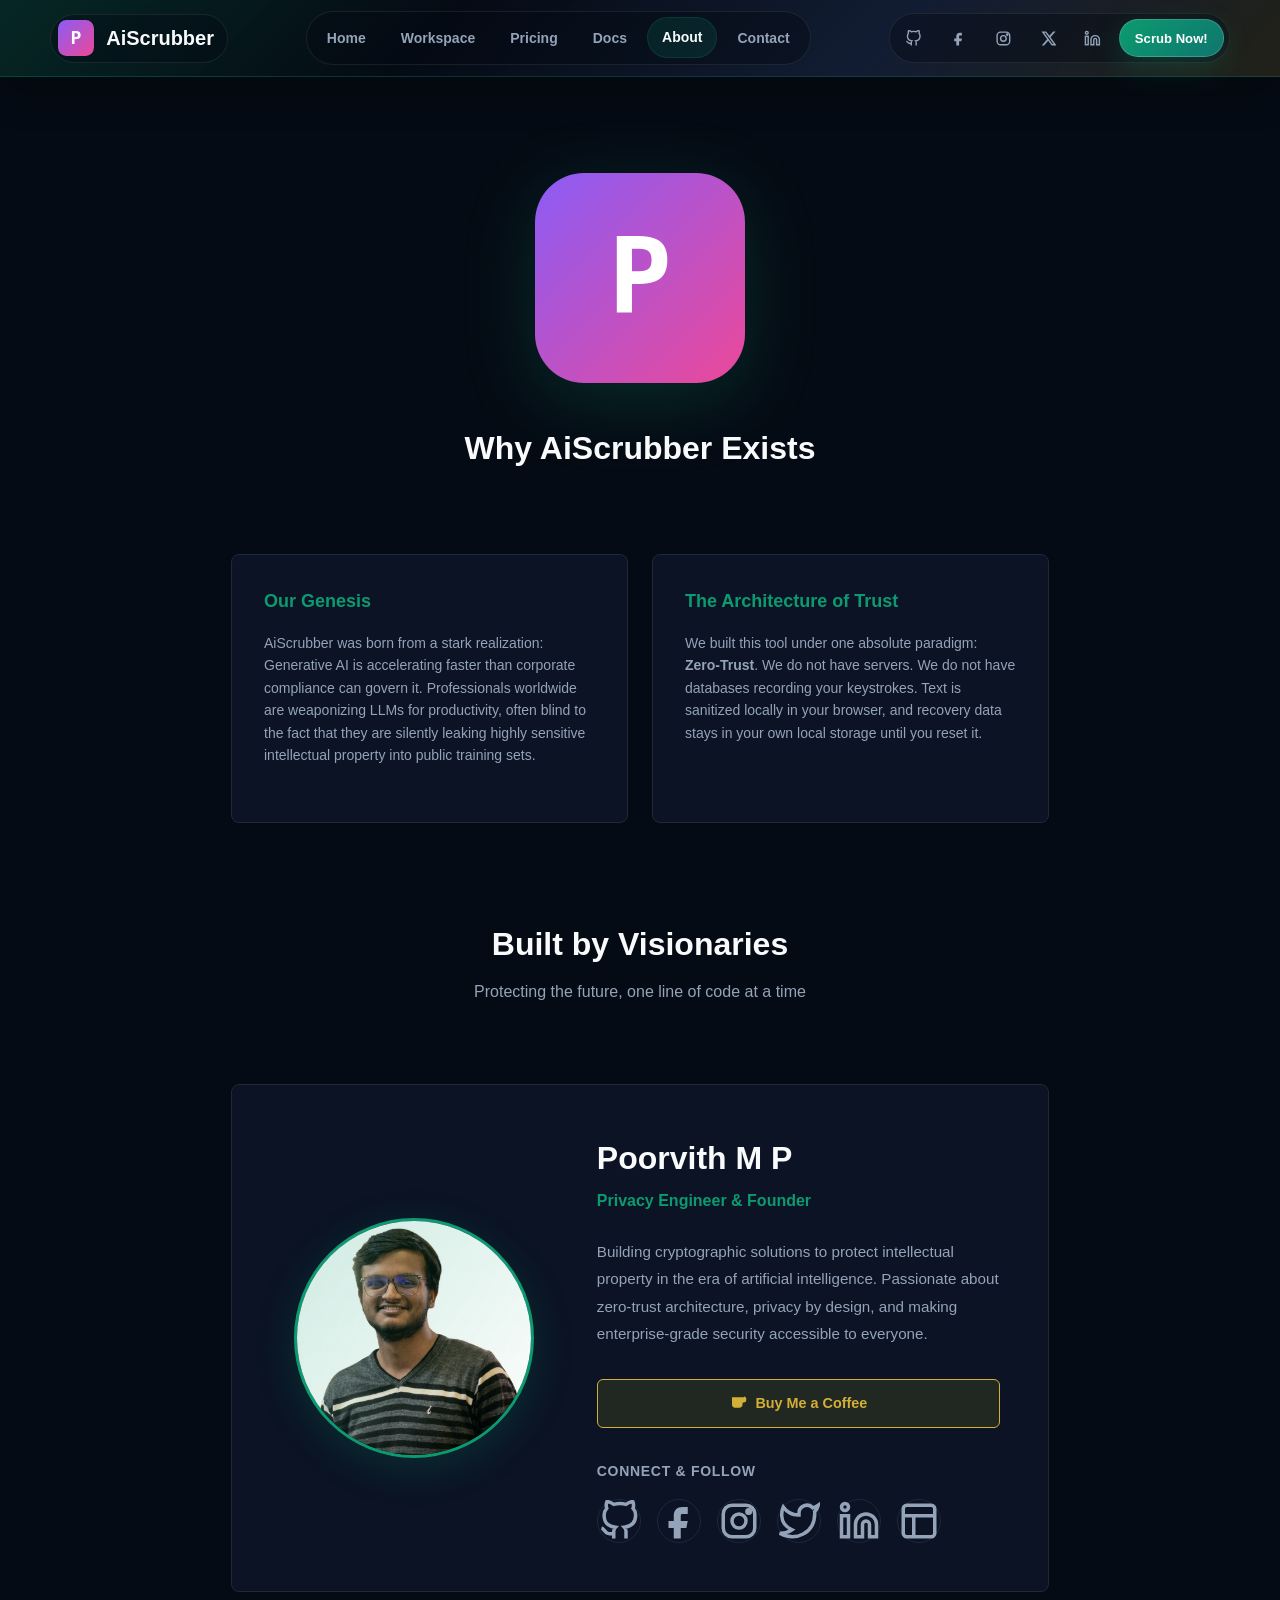
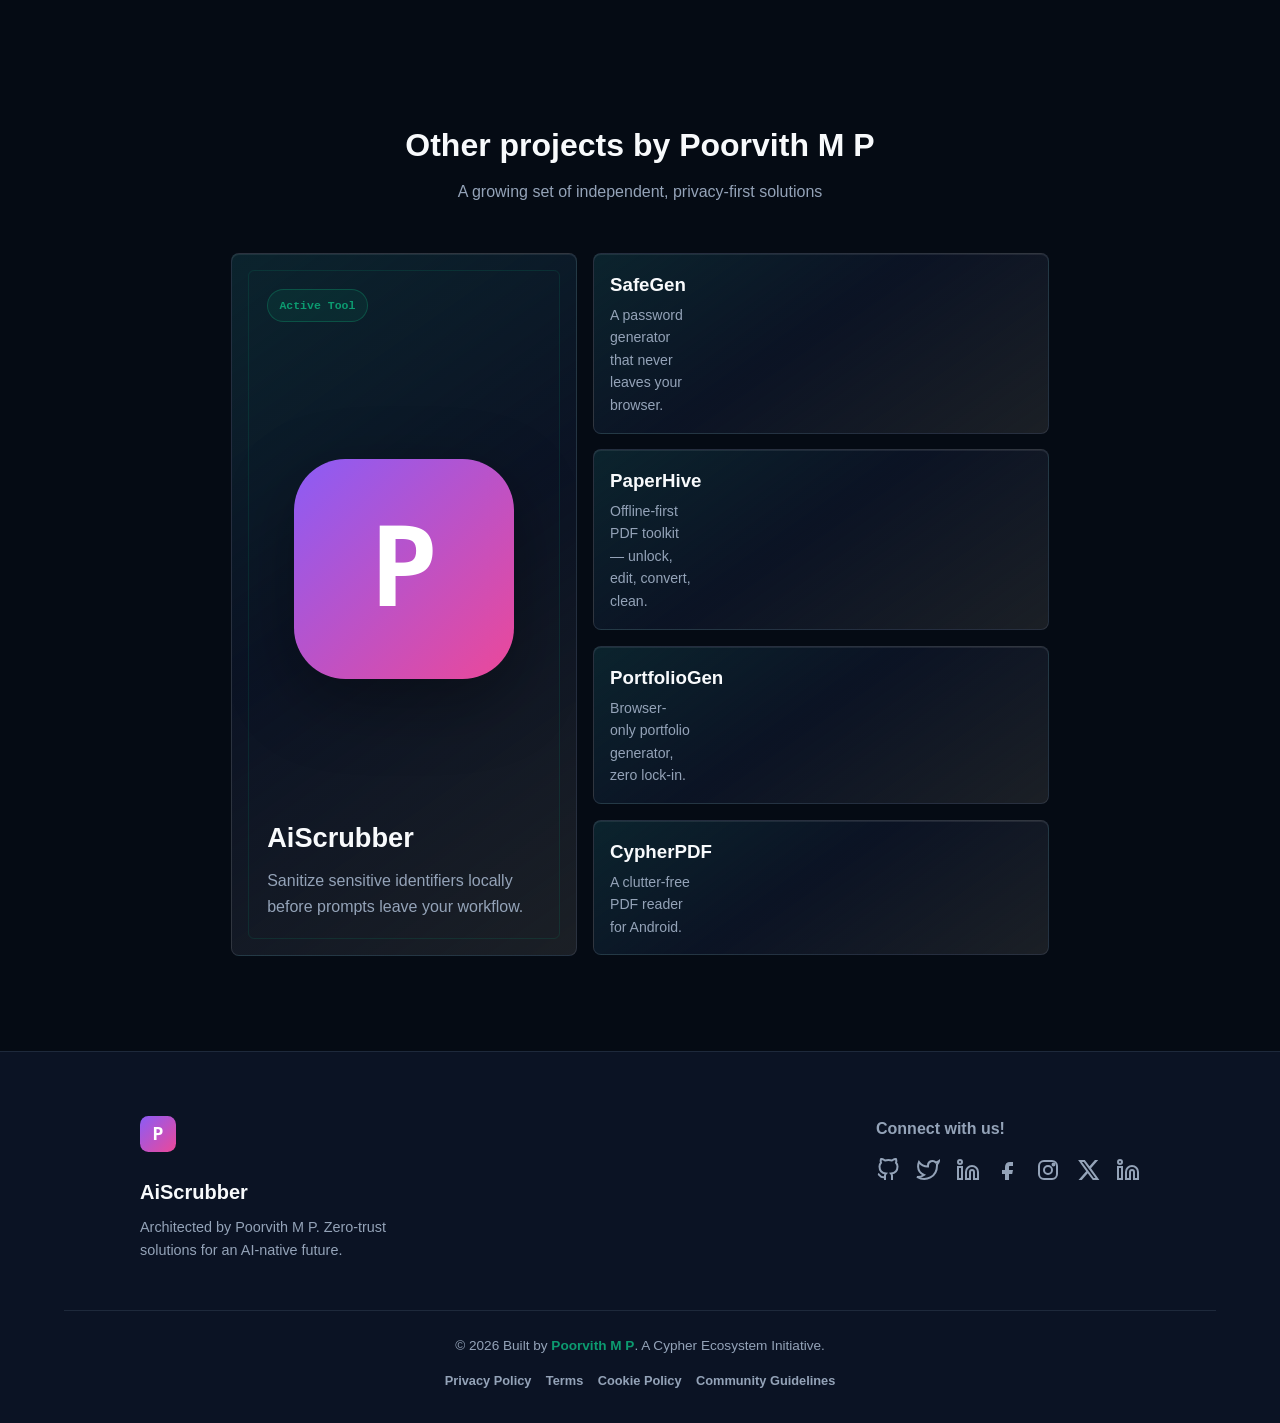
==== commit cbad0f89: "Add files via upload" ====
--- a/about.html
+++ b/about.html
@@ -8,7 +8,7 @@
   Facebook  : https://www.facebook.com/profile.php?id=61588582092141
   Instagram : https://www.instagram.com/prvthmp
   X         : https://x.com/prvthmp
-  LinkedIn  : https://www.linkedin.com/in/prvthmp
+  LinkedIn  : https://www.linkedin.com/in/poorvithmp
 
 -------------------------------------------------------------
 
@@ -25,16 +25,16 @@
 
 -------------------------------------------------------------
   © 2026 Poorvith M P. All rights reserved.
-  A Cypher Ecosystem Initiative.
+  An independent, open-source project.
 =============================================================
 --><html lang="en" class="dark">
 <head>
     <meta charset="UTF-8" />
     <meta name="viewport" content="width=device-width, initial-scale=1.0" />
-    <title>About Us // Cypher Labs</title>
+    <title>About Us // AiScrubber</title>
     <style>@import url('https://fonts.googleapis.com/css2?family=Inter:wght@400;500;600;700;800&family=JetBrains+Mono:wght@400;700&display=swap');</style>
-    <link rel="icon" type="image/svg+xml" href="assets/img/svg/Cypher_Labs- no bg.svg">
-    <link rel="apple-touch-icon" href="assets/img/svg/Cypher_Labs- no bg.svg">
+    <link rel="icon" type="image/svg+xml" href="assets/img/svg/brand-logo.svg">
+    <link rel="apple-touch-icon" href="assets/img/svg/brand-logo.svg">
     <link rel="stylesheet" href="assets/css/style.css">
 </head>
 <body>
@@ -45,7 +45,7 @@
     <nav class="navbar nav-animated" aria-label="Primary navigation">
         <div class="nav-shell">
             <a href="index.html" class="nav-brand" aria-label="AiScrubber home">
-                <img src="assets/img/Cypher_Labs- no bg.svg" alt="Cypher Labs Logo" class="brand-logo" onerror="this.style.display='none';">
+                <img src="assets/img/brand-logo.svg" alt="Poorvith M P logo" class="brand-logo" onerror="this.style.display='none';">
                 <span class="logo-text">AiScrubber</span>
             </a>
             <div class="nav-links">
@@ -66,10 +66,10 @@
                 <a href="https://www.instagram.com/prvthmp" target="_blank" rel="noopener noreferrer" class="nav-social-link" aria-label="Instagram profile" title="Instagram">
                     <svg viewBox="0 0 24 24" stroke="currentColor" stroke-width="2" fill="none"><rect x="3" y="3" width="18" height="18" rx="5"></rect><circle cx="12" cy="12" r="4"></circle><circle cx="17.5" cy="6.5" r="1"></circle></svg>
                 </a>
-                <a href="https://x.com/prvthmp" target="_blank" rel="noopener noreferrer" class="nav-social-link" aria-label="Twitter profile" title="Twitter">
+                <a href="https://x.com/poorvithmp07" target="_blank" rel="noopener noreferrer" class="nav-social-link" aria-label="Twitter profile" title="Twitter">
                     <svg viewBox="0 0 24 24" fill="currentColor"><path d="M18.9 2h3.3l-7.2 8.2L23.4 22h-6.6l-5.1-6.7L5.8 22H2.5l7.7-8.8L2.1 2h6.7l4.7 6.2L18.9 2Zm-1.2 17.9h1.8L7.8 4H5.9l11.8 15.9Z"></path></svg>
                 </a>
-                <a href="https://www.linkedin.com/in/prvthmp" target="_blank" rel="noopener noreferrer" class="nav-social-link" aria-label="LinkedIn profile" title="LinkedIn">
+                <a href="https://www.linkedin.com/in/poorvithmp" target="_blank" rel="noopener noreferrer" class="nav-social-link" aria-label="LinkedIn profile" title="LinkedIn">
                     <svg viewBox="0 0 24 24" stroke="currentColor" stroke-width="2" fill="none"><path d="M16 8a6 6 0 0 1 6 6v7h-4v-7a2 2 0 0 0-2-2 2 2 0 0 0-2 2v7h-4v-7a6 6 0 0 1 6-6z"></path><rect x="2" y="9" width="4" height="12"></rect><circle cx="4" cy="4" r="2"></circle></svg>
                 </a>
                 <a href="scrub.html" class="nav-cta">Scrub Now!</a>
@@ -80,8 +80,8 @@
     <main class="app-container" style="padding: 6rem 1rem;">
         <!-- Company Section -->
         <div class="reveal" style="text-align: center; margin-bottom: 3rem;">
-            <img src="assets/img/Cypher.png" alt="Cypher" class="company-logo cypher-initiative-logo">
-            <h1 class="fade-in-up" style="margin-top: 2rem;">The Cypher Initiative</h1>
+            <img src="assets/img/brand-logo.svg" alt="Poorvith M P" class="company-logo cypher-initiative-logo">
+            <h1 class="fade-in-up" style="margin-top: 2rem;">Why AiScrubber Exists</h1>
         </div>
 
         <div class="grid-2" style="margin-bottom: 4rem;">
@@ -116,7 +116,7 @@
                 </p>
                 
                 <div class="founder-actions">
-                    <a href="https://buymeacoffee.com/poorvith" target="_blank" class="btn btn-gold" style="width: auto; padding: 0.75rem 1.5rem; font-size: 0.9rem;">
+                    <a href="https://buymeacoffee.com/prvthmp" target="_blank" class="btn btn-gold" style="width: auto; padding: 0.75rem 1.5rem; font-size: 0.9rem;">
                         <svg viewBox="0 0 24 24" width="18" height="18" fill="currentColor"><path d="M20 3H4v10c0 2.21 1.79 4 4 4h6c2.21 0 4-1.79 4-4v-3h2c1.66 0 3-1.34 3-3V5c0-1.66-1.34-3-3-3z"></path><circle cx="9" cy="13" r="1.5"></circle><circle cx="17" cy="9.5" r="1.5"></circle></svg>
                         Buy Me a Coffee
                     </a>
@@ -134,13 +134,13 @@
                         <a href="https://www.instagram.com/prvthmp" target="_blank" class="social-link" title="Instagram" data-tooltip="Instagram">
                             <svg viewBox="0 0 24 24" stroke="currentColor" stroke-width="2" fill="none"><rect x="3" y="3" width="18" height="18" rx="5"></rect><circle cx="12" cy="12" r="4"></circle><circle cx="17.5" cy="6.5" r="1"></circle></svg>
                         </a>
-                        <a href="https://x.com/prvthmp" target="_blank" class="social-link" title="Twitter" data-tooltip="Twitter">
+                        <a href="https://x.com/poorvithmp07" target="_blank" class="social-link" title="Twitter" data-tooltip="Twitter">
                             <svg viewBox="0 0 24 24" stroke="currentColor" stroke-width="2" fill="none"><path d="M23 3a10.9 10.9 0 0 1-3.14 1.53 4.48 4.48 0 0 0-7.86 3v1A10.66 10.66 0 0 1 3 4s-4 9 5 13a11.64 11.64 0 0 1-7 2c9 5 20 0 20-11.5a4.5 4.5 0 0 0-.08-.83A7.72 7.72 0 0 0 23 3z"></path></svg>
                         </a>
-                        <a href="https://www.linkedin.com/in/prvthmp" target="_blank" class="social-link" title="LinkedIn" data-tooltip="LinkedIn">
+                        <a href="https://www.linkedin.com/in/poorvithmp" target="_blank" class="social-link" title="LinkedIn" data-tooltip="LinkedIn">
                             <svg viewBox="0 0 24 24" stroke="currentColor" stroke-width="2" fill="none"><path d="M16 8a6 6 0 0 1 6 6v7h-4v-7a2 2 0 0 0-2-2 2 2 0 0 0-2 2v7h-4v-7a6 6 0 0 1 6-6z"></path><rect x="2" y="9" width="4" height="12"></rect><circle cx="4" cy="4" r="2"></circle></svg>
                         </a>
-                        <a href="https://x.com/prvthmp" target="_blank" class="social-link" title="Portfolio" data-tooltip="Portfolio">
+                        <a href="https://x.com/poorvithmp07" target="_blank" class="social-link" title="Portfolio" data-tooltip="Portfolio">
                             <svg viewBox="0 0 24 24" stroke="currentColor" stroke-width="2" fill="none"><rect x="3" y="3" width="18" height="18" rx="2"></rect><path d="M3 9h18"></path><path d="M9 21V9"></path></svg>
                         </a>
                     </div>
@@ -148,41 +148,33 @@
             </div>
         </div>
 
-        <!-- Cypher Ecosystem -->
+        <!-- Poorvith M P Projects -->
         <div class="section-header reveal" style="margin-top: 4rem;">
-            <h2>The Cypher Ecosystem</h2>
-            <p>A comprehensive suite of privacy-first solutions</p>
+            <h2>Other projects by Poorvith M P</h2>
+            <p>A growing set of independent, privacy-first solutions</p>
         </div>
 
         <div class="ecosystem-console">
             <a href="scrub.html" class="ecosystem-feature flip-in">
                 <span class="ecosystem-status">Active Tool</span>
-                <img src="assets/img/Cypher-removebg no bg.png" alt="AiScrubber app logo">
+                <img src="assets/img/brand-logo.svg" alt="AiScrubber app logo">
                 <div>
                     <h3>AiScrubber</h3>
                     <p>Sanitize sensitive identifiers locally before prompts leave your workflow.</p>
                 </div>
             </a>
             <div class="ecosystem-stack">
-                <a href="documentation.html" class="ecosystem-card flip-in">
-                    <img src="assets/img/Cypher Focus- No bg.png" alt="Cypher Focus app logo">
-                    <div><h3>Cypher Focus</h3><p>Deep-work tooling for builders who need signal over noise.</p></div>
-                </a>
-                <a href="contact.html" class="ecosystem-card flip-in">
-                    <img src="assets/img/Cypher_Mail- no bg.png" alt="Cypher Mail app logo">
-                    <div><h3>Cypher Mail</h3><p>Secure communication concepts for professional privacy.</p></div>
-                </a>
-                <a href="pricing.html" class="ecosystem-card flip-in">
-                    <img src="assets/img/Cypher_Invoice_Generator No bg.png" alt="Cypher Invoice Generator app logo">
-                    <div><h3>Invoice Generator</h3><p>Clean document generation for independent operators.</p></div>
-                </a>
-                <a href="about.html" class="ecosystem-card flip-in">
-                    <img src="assets/img/Cypher_Porfolio_Generator-no bg.png" alt="Cypher Portfolio Generator app logo">
-                    <div><h3>Portfolio Generator</h3><p>Fast professional portfolio assembly inside the ecosystem.</p></div>
-                </a>
-                <a href="about.html" class="ecosystem-card flip-in">
-                    <img src="assets/img/Cypher_Labs- no bg.png" alt="Cypher Labs logo">
-                    <div><h3>Cypher Labs</h3><p>The studio layer connecting every privacy-first experiment.</p></div>
+                <a href="https://github.com/prvthmpcypher/safegen" class="ecosystem-card flip-in" target="_blank" rel="noopener">
+                    <div><h3>SafeGen</h3><p>A password generator that never leaves your browser.</p></div>
+                </a>
+                <a href="https://github.com/prvthmpcypher/paperhive" class="ecosystem-card flip-in" target="_blank" rel="noopener">
+                    <div><h3>PaperHive</h3><p>Offline-first PDF toolkit — unlock, edit, convert, clean.</p></div>
+                </a>
+                <a href="https://github.com/prvthmpcypher/portfoliogen" class="ecosystem-card flip-in" target="_blank" rel="noopener">
+                    <div><h3>PortfolioGen</h3><p>Browser-only portfolio generator, zero lock-in.</p></div>
+                </a>
+                <a href="https://github.com/prvthmpcypher/cypherpdf" class="ecosystem-card flip-in" target="_blank" rel="noopener">
+                    <div><h3>CypherPDF</h3><p>A clutter-free PDF reader for Android.</p></div>
                 </a>
             </div>
         </div>
@@ -191,21 +183,21 @@
     <footer>
         <div class="footer-grid">
             <div class="footer-brand">
-                <img src="assets/img/Cypher_Labs- no bg.svg" alt="Cypher Labs Logo" class="brand-logo" onerror="this.style.display='none';">
+                <img src="assets/img/brand-logo.svg" alt="Poorvith M P logo" class="brand-logo" onerror="this.style.display='none';">
                 <h3>AiScrubber</h3>
-                <p>Architected by Cypher Labs. Zero-trust solutions for an AI-native future.</p>
+                <p>Architected by Poorvith M P. Zero-trust solutions for an AI-native future.</p>
             </div>
             <div class="footer-socials">
                 <h4>Connect with us!</h4>
                 <div class="social-icons">
                     <a href="https://github.com/prvthmpcypher" target="_blank" aria-label="GitHub"><svg viewBox="0 0 24 24" stroke="currentColor" stroke-width="2" fill="none"><path d="M9 19c-5 1.5-5-2.5-7-3m14 6v-3.87a3.37 3.37 0 0 0-.94-2.61c3.14-.35 6.44-1.54 6.44-7A5.44 5.44 0 0 0 20 4.77 5.07 5.07 0 0 0 19.91 1S18.73.65 16 2.48a13.38 13.38 0 0 0-7 0C6.27.65 5.09 1 5.09 1A5.07 5.07 0 0 0 5 4.77a5.44 5.44 0 0 0-1.5 3.78c0 5.42 3.3 6.61 6.44 7A3.37 3.37 0 0 0 9 18.13V22"></path></svg></a>
-                    <a href="https://x.com/prvthmp" target="_blank" aria-label="Twitter"><svg viewBox="0 0 24 24" stroke="currentColor" stroke-width="2" fill="none"><path d="M23 3a10.9 10.9 0 0 1-3.14 1.53 4.48 4.48 0 0 0-7.86 3v1A10.66 10.66 0 0 1 3 4s-4 9 5 13a11.64 11.64 0 0 1-7 2c9 5 20 0 20-11.5a4.5 4.5 0 0 0-.08-.83A7.72 7.72 0 0 0 23 3z"></path></svg></a>
-                    <a href="https://www.linkedin.com/in/prvthmp" target="_blank" aria-label="LinkedIn"><svg viewBox="0 0 24 24" stroke="currentColor" stroke-width="2" fill="none"><path d="M16 8a6 6 0 0 1 6 6v7h-4v-7a2 2 0 0 0-2-2 2 2 0 0 0-2 2v7h-4v-7a6 6 0 0 1 6-6z"></path><rect x="2" y="9" width="4" height="12"></rect><circle cx="4" cy="4" r="2"></circle></svg></a>
+                    <a href="https://x.com/poorvithmp07" target="_blank" aria-label="Twitter"><svg viewBox="0 0 24 24" stroke="currentColor" stroke-width="2" fill="none"><path d="M23 3a10.9 10.9 0 0 1-3.14 1.53 4.48 4.48 0 0 0-7.86 3v1A10.66 10.66 0 0 1 3 4s-4 9 5 13a11.64 11.64 0 0 1-7 2c9 5 20 0 20-11.5a4.5 4.5 0 0 0-.08-.83A7.72 7.72 0 0 0 23 3z"></path></svg></a>
+                    <a href="https://www.linkedin.com/in/poorvithmp" target="_blank" aria-label="LinkedIn"><svg viewBox="0 0 24 24" stroke="currentColor" stroke-width="2" fill="none"><path d="M16 8a6 6 0 0 1 6 6v7h-4v-7a2 2 0 0 0-2-2 2 2 0 0 0-2 2v7h-4v-7a6 6 0 0 1 6-6z"></path><rect x="2" y="9" width="4" height="12"></rect><circle cx="4" cy="4" r="2"></circle></svg></a>
                 </div>
             </div>
         </div>
         <div class="footer-bottom">
-            <p>&copy; 2026 Built by Poorvith M P. A Cypher Ecosystem Initiative.</p>
+            <p>&copy; 2026 Built by Poorvith M P. An independent, open-source project.</p>
         </div>
     </footer>
     <script src="assets/js/app.js"></script>
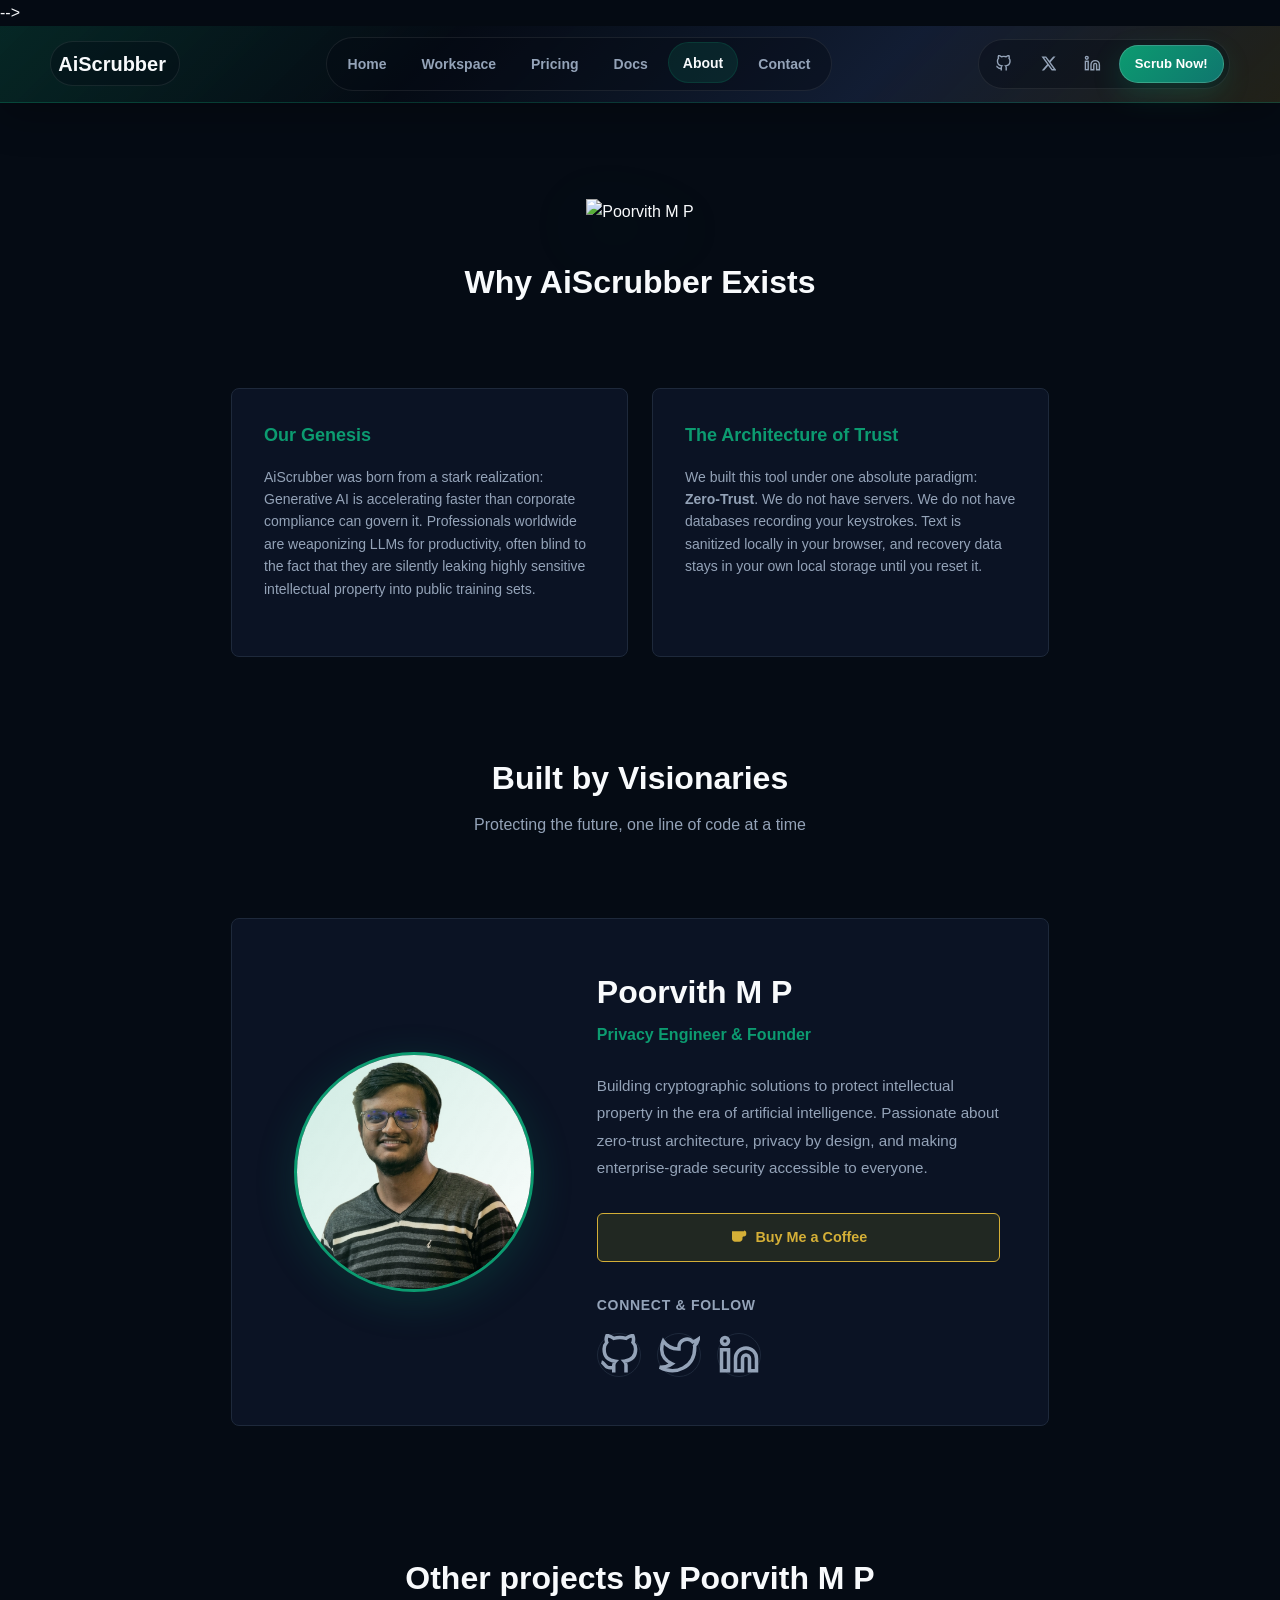
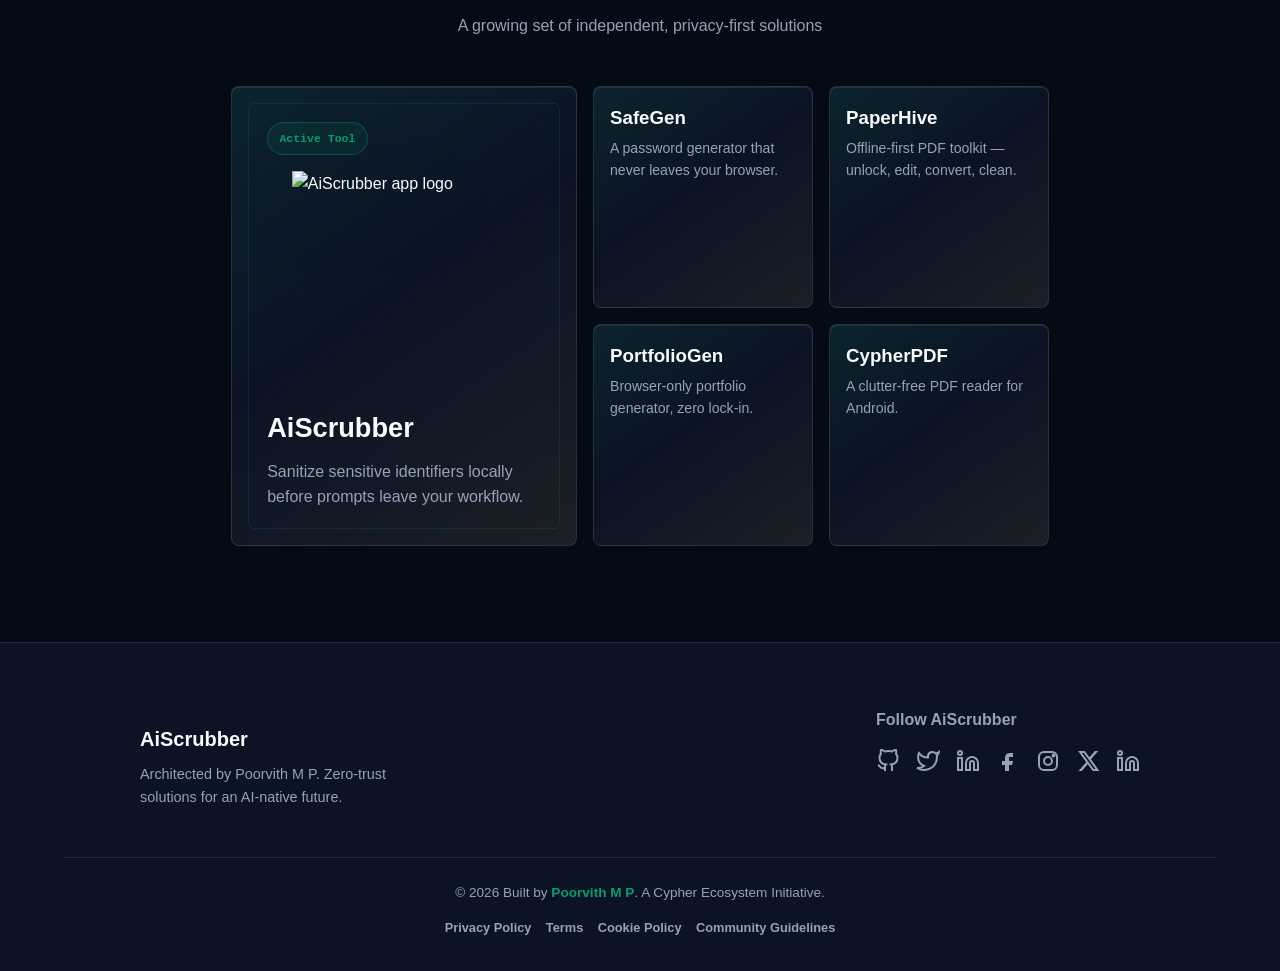
==== commit d3bca704: "Updated Social Links and brand links" ====
--- a/about.html
+++ b/about.html
@@ -1,32 +1,5 @@
 ﻿<!DOCTYPE html>
-<!--
-=============================================================
-  AISCRUBBER — A CYPHER ECOSYSTEM INITIATIVE
-  Built by Poorvith M P (@prvthmp)
-=============================================================
 
-  Facebook  : https://www.facebook.com/profile.php?id=61588582092141
-  Instagram : https://www.instagram.com/prvthmp
-  X         : https://x.com/prvthmp
-  LinkedIn  : https://www.linkedin.com/in/poorvithmp
-
--------------------------------------------------------------
-
-  This is my first web application, built while learning
-  web development by solving real-world problems with code.
-
-  AiScrubber is part of a larger personal vision called
-  Cypher — a privacy-first product ecosystem I am slowly
-  and seriously working towards.
-
-  If you are reading this source code — hello. I built
-  this from scratch, learned as I went, and shipped it
-  anyway. That is the whole point.
-
--------------------------------------------------------------
-  © 2026 Poorvith M P. All rights reserved.
-  An independent, open-source project.
-=============================================================
 --><html lang="en" class="dark">
 <head>
     <meta charset="UTF-8" />
@@ -60,13 +33,7 @@
                 <a href="https://github.com/prvthmpcypher" target="_blank" rel="noopener noreferrer" class="nav-social-link" aria-label="GitHub profile" title="GitHub">
                     <svg viewBox="0 0 24 24" stroke="currentColor" stroke-width="2" fill="none"><path d="M9 19c-5 1.5-5-2.5-7-3m14 6v-3.87a3.37 3.37 0 0 0-.94-2.61c3.14-.35 6.44-1.54 6.44-7A5.44 5.44 0 0 0 20 4.77 5.07 5.07 0 0 0 19.91 1S18.73.65 16 2.48a13.38 13.38 0 0 0-7 0C6.27.65 5.09 1 5.09 1A5.07 5.07 0 0 0 5 4.77a5.44 5.44 0 0 0-1.5 3.78c0 5.42 3.3 6.61 6.44 7A3.37 3.37 0 0 0 9 18.13V22"></path></svg>
                 </a>
-                <a href="javascript:void(0)" target="_blank" rel="noopener noreferrer" class="nav-social-link" aria-label="Facebook username prvthmp (blocked)" title="Facebook @prvthmp">
-                    <svg viewBox="0 0 24 24" fill="currentColor"><path d="M14 8h3V4h-3c-3.1 0-5 1.9-5 5v3H6v4h3v6h4v-6h3.2l.8-4h-4V9c0-.7.3-1 1-1Z"></path></svg>
-                </a>
-                <a href="https://www.instagram.com/prvthmp" target="_blank" rel="noopener noreferrer" class="nav-social-link" aria-label="Instagram profile" title="Instagram">
-                    <svg viewBox="0 0 24 24" stroke="currentColor" stroke-width="2" fill="none"><rect x="3" y="3" width="18" height="18" rx="5"></rect><circle cx="12" cy="12" r="4"></circle><circle cx="17.5" cy="6.5" r="1"></circle></svg>
-                </a>
-                <a href="https://x.com/poorvithmp07" target="_blank" rel="noopener noreferrer" class="nav-social-link" aria-label="Twitter profile" title="Twitter">
+                <a href="https://x.com/poorvithmp07" target="_blank" rel="noopener noreferrer" class="nav-social-link" aria-label="X profile" title="X">
                     <svg viewBox="0 0 24 24" fill="currentColor"><path d="M18.9 2h3.3l-7.2 8.2L23.4 22h-6.6l-5.1-6.7L5.8 22H2.5l7.7-8.8L2.1 2h6.7l4.7 6.2L18.9 2Zm-1.2 17.9h1.8L7.8 4H5.9l11.8 15.9Z"></path></svg>
                 </a>
                 <a href="https://www.linkedin.com/in/poorvithmp" target="_blank" rel="noopener noreferrer" class="nav-social-link" aria-label="LinkedIn profile" title="LinkedIn">
@@ -128,20 +95,11 @@
                         <a href="https://github.com/prvthmpcypher" target="_blank" class="social-link" title="GitHub" data-tooltip="GitHub">
                             <svg viewBox="0 0 24 24" stroke="currentColor" stroke-width="2" fill="none"><path d="M9 19c-5 1.5-5-2.5-7-3m14 6v-3.87a3.37 3.37 0 0 0-.94-2.61c3.14-.35 6.44-1.54 6.44-7A5.44 5.44 0 0 0 20 4.77 5.07 5.07 0 0 0 19.91 1S18.73.65 16 2.48a13.38 13.38 0 0 0-7 0C6.27.65 5.09 1 5.09 1A5.07 5.07 0 0 0 5 4.77a5.44 5.44 0 0 0-1.5 3.78c0 5.42 3.3 6.61 6.44 7A3.37 3.37 0 0 0 9 18.13V22"></path></svg>
                         </a>
-                        <a href="javascript:void(0)" target="_blank" class="social-link" title="Facebook @prvthmp" data-tooltip="Facebook">
-                            <svg viewBox="0 0 24 24" fill="currentColor"><path d="M14 8h3V4h-3c-3.1 0-5 1.9-5 5v3H6v4h3v6h4v-6h3.2l.8-4h-4V9c0-.7.3-1 1-1Z"></path></svg>
-                        </a>
-                        <a href="https://www.instagram.com/prvthmp" target="_blank" class="social-link" title="Instagram" data-tooltip="Instagram">
-                            <svg viewBox="0 0 24 24" stroke="currentColor" stroke-width="2" fill="none"><rect x="3" y="3" width="18" height="18" rx="5"></rect><circle cx="12" cy="12" r="4"></circle><circle cx="17.5" cy="6.5" r="1"></circle></svg>
-                        </a>
-                        <a href="https://x.com/poorvithmp07" target="_blank" class="social-link" title="Twitter" data-tooltip="Twitter">
+                        <a href="https://x.com/poorvithmp07" target="_blank" class="social-link" title="X" data-tooltip="X">
                             <svg viewBox="0 0 24 24" stroke="currentColor" stroke-width="2" fill="none"><path d="M23 3a10.9 10.9 0 0 1-3.14 1.53 4.48 4.48 0 0 0-7.86 3v1A10.66 10.66 0 0 1 3 4s-4 9 5 13a11.64 11.64 0 0 1-7 2c9 5 20 0 20-11.5a4.5 4.5 0 0 0-.08-.83A7.72 7.72 0 0 0 23 3z"></path></svg>
                         </a>
                         <a href="https://www.linkedin.com/in/poorvithmp" target="_blank" class="social-link" title="LinkedIn" data-tooltip="LinkedIn">
                             <svg viewBox="0 0 24 24" stroke="currentColor" stroke-width="2" fill="none"><path d="M16 8a6 6 0 0 1 6 6v7h-4v-7a2 2 0 0 0-2-2 2 2 0 0 0-2 2v7h-4v-7a6 6 0 0 1 6-6z"></path><rect x="2" y="9" width="4" height="12"></rect><circle cx="4" cy="4" r="2"></circle></svg>
-                        </a>
-                        <a href="https://x.com/poorvithmp07" target="_blank" class="social-link" title="Portfolio" data-tooltip="Portfolio">
-                            <svg viewBox="0 0 24 24" stroke="currentColor" stroke-width="2" fill="none"><rect x="3" y="3" width="18" height="18" rx="2"></rect><path d="M3 9h18"></path><path d="M9 21V9"></path></svg>
                         </a>
                     </div>
                 </div>
@@ -188,10 +146,10 @@
                 <p>Architected by Poorvith M P. Zero-trust solutions for an AI-native future.</p>
             </div>
             <div class="footer-socials">
-                <h4>Connect with us!</h4>
+                <h4>Follow AiScrubber</h4>
                 <div class="social-icons">
                     <a href="https://github.com/prvthmpcypher" target="_blank" aria-label="GitHub"><svg viewBox="0 0 24 24" stroke="currentColor" stroke-width="2" fill="none"><path d="M9 19c-5 1.5-5-2.5-7-3m14 6v-3.87a3.37 3.37 0 0 0-.94-2.61c3.14-.35 6.44-1.54 6.44-7A5.44 5.44 0 0 0 20 4.77 5.07 5.07 0 0 0 19.91 1S18.73.65 16 2.48a13.38 13.38 0 0 0-7 0C6.27.65 5.09 1 5.09 1A5.07 5.07 0 0 0 5 4.77a5.44 5.44 0 0 0-1.5 3.78c0 5.42 3.3 6.61 6.44 7A3.37 3.37 0 0 0 9 18.13V22"></path></svg></a>
-                    <a href="https://x.com/poorvithmp07" target="_blank" aria-label="Twitter"><svg viewBox="0 0 24 24" stroke="currentColor" stroke-width="2" fill="none"><path d="M23 3a10.9 10.9 0 0 1-3.14 1.53 4.48 4.48 0 0 0-7.86 3v1A10.66 10.66 0 0 1 3 4s-4 9 5 13a11.64 11.64 0 0 1-7 2c9 5 20 0 20-11.5a4.5 4.5 0 0 0-.08-.83A7.72 7.72 0 0 0 23 3z"></path></svg></a>
+                    <a href="https://x.com/poorvithmp07" target="_blank" aria-label="X"><svg viewBox="0 0 24 24" stroke="currentColor" stroke-width="2" fill="none"><path d="M23 3a10.9 10.9 0 0 1-3.14 1.53 4.48 4.48 0 0 0-7.86 3v1A10.66 10.66 0 0 1 3 4s-4 9 5 13a11.64 11.64 0 0 1-7 2c9 5 20 0 20-11.5a4.5 4.5 0 0 0-.08-.83A7.72 7.72 0 0 0 23 3z"></path></svg></a>
                     <a href="https://www.linkedin.com/in/poorvithmp" target="_blank" aria-label="LinkedIn"><svg viewBox="0 0 24 24" stroke="currentColor" stroke-width="2" fill="none"><path d="M16 8a6 6 0 0 1 6 6v7h-4v-7a2 2 0 0 0-2-2 2 2 0 0 0-2 2v7h-4v-7a6 6 0 0 1 6-6z"></path><rect x="2" y="9" width="4" height="12"></rect><circle cx="4" cy="4" r="2"></circle></svg></a>
                 </div>
             </div>
--- a/assets/css/style.css
+++ b/assets/css/style.css
@@ -1,34 +1,4 @@
-﻿/*
-=============================================================
-  AISCRUBBER — A CYPHER ECOSYSTEM INITIATIVE
-  Built by Poorvith M P (@prvthmp)
-=============================================================
-
-  Facebook  : https://www.facebook.com/profile.php?id=61588582092141
-  Instagram : https://www.instagram.com/prvthmp
-  X         : https://x.com/prvthmp
-  LinkedIn  : https://www.linkedin.com/in/prvthmp
-
--------------------------------------------------------------
-
-  This is my first web application, built while learning
-  web development by solving real-world problems with code.
-
-  AiScrubber is part of a larger personal vision called
-  Cypher — a privacy-first product ecosystem I am slowly
-  and seriously working towards.
-
-  If you are reading this source code — hello. I built
-  this from scratch, learned as I went, and shipped it
-  anyway. That is the whole point.
-
--------------------------------------------------------------
-  © 2026 Poorvith M P. All rights reserved.
-  A Cypher Ecosystem Initiative.
-=============================================================
-*/
-
-/* â”€â”€â”€ Base Cypher Tokens â”€â”€â”€â”€â”€â”€â”€â”€â”€â”€â”€â”€â”€â”€â”€â”€â”€â”€â”€â”€â”€â”€â”€â”€â”€â”€â”€â”€â”€ */
+﻿/* â”€â”€â”€ Base Cypher Tokens â”€â”€â”€â”€â”€â”€â”€â”€â”€â”€â”€â”€â”€â”€â”€â”€â”€â”€â”€â”€â”€â”€â”€â”€â”€â”€â”€â”€â”€ */
 :root {
   --cypher-font-sans: 'Inter', sans-serif;
   --cypher-font-mono: 'JetBrains Mono', monospace;
@@ -1651,14 +1621,12 @@
 .ecosystem-stack {
     display: grid;
     gap: 1rem;
+    grid-template-columns: repeat(2, minmax(0, 1fr));
 }
 
 .ecosystem-stack .ecosystem-card {
     min-height: 0;
-    display: grid;
-    grid-template-columns: 82px minmax(0, 1fr);
-    align-items: center;
-    gap: 1rem;
+    display: block;
     padding: 1rem;
     border-radius: var(--radius);
 }
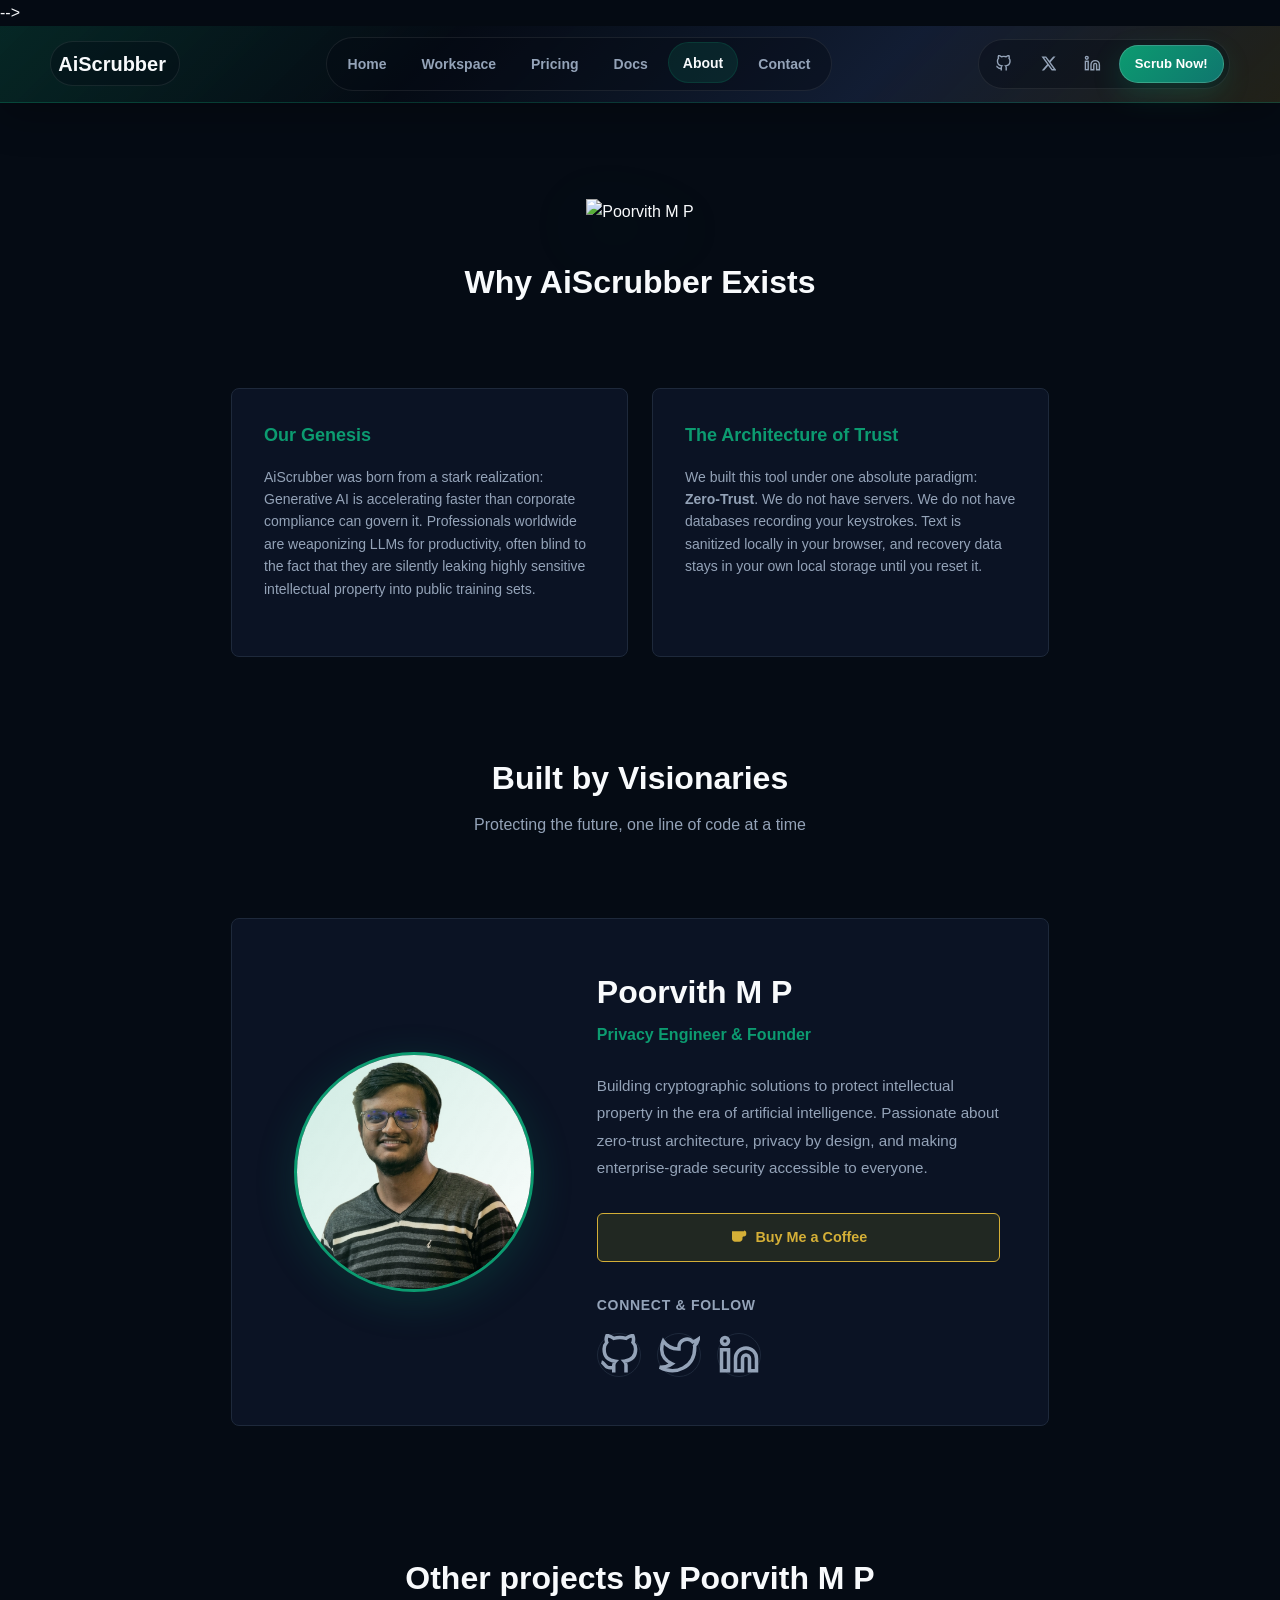
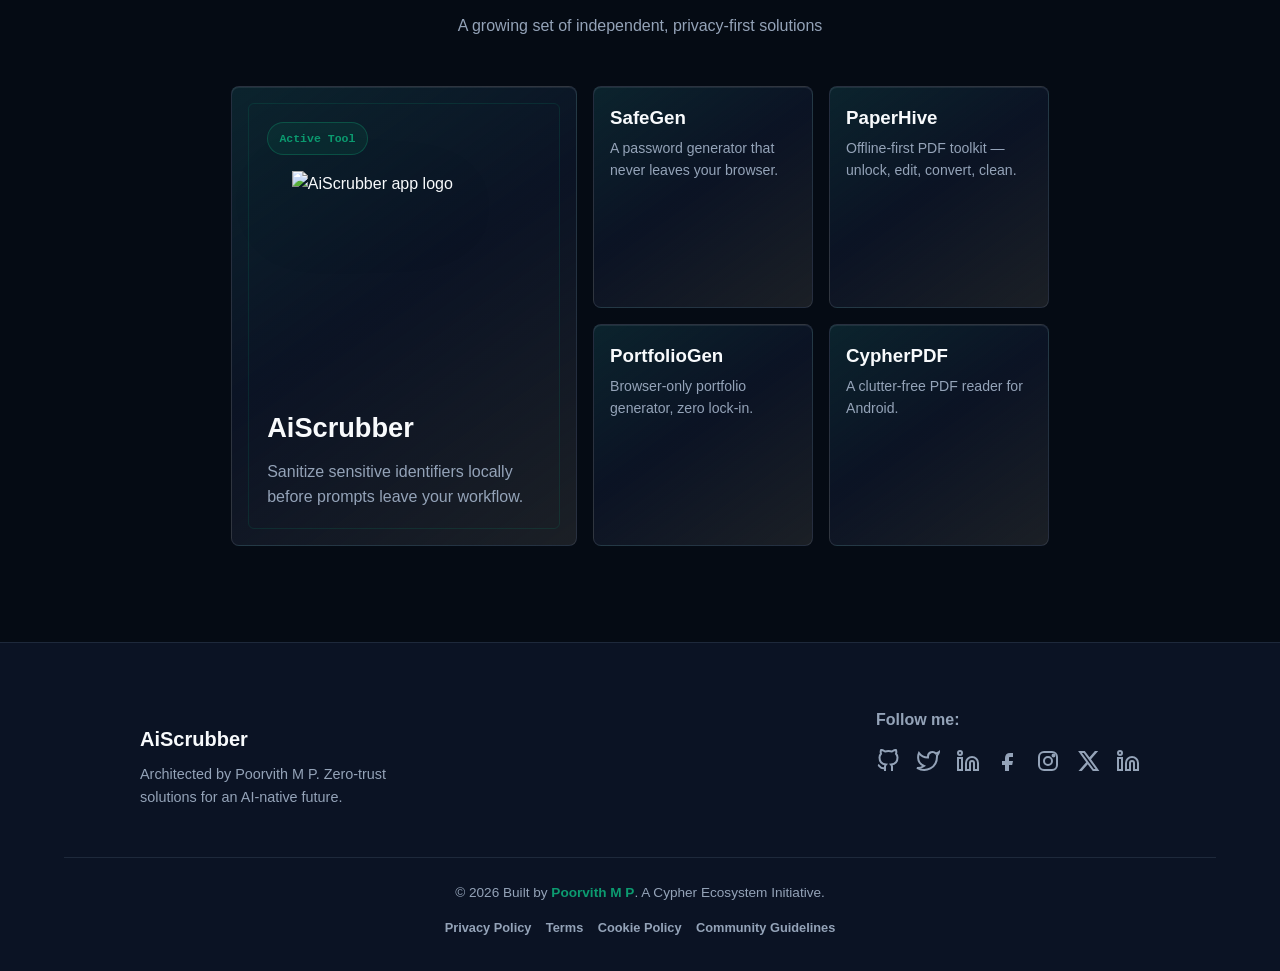
==== commit e1598cce: "Refined the changes made" ====
--- a/about.html
+++ b/about.html
@@ -146,7 +146,7 @@
                 <p>Architected by Poorvith M P. Zero-trust solutions for an AI-native future.</p>
             </div>
             <div class="footer-socials">
-                <h4>Follow AiScrubber</h4>
+                <h4>Follow me:</h4>
                 <div class="social-icons">
                     <a href="https://github.com/prvthmpcypher" target="_blank" aria-label="GitHub"><svg viewBox="0 0 24 24" stroke="currentColor" stroke-width="2" fill="none"><path d="M9 19c-5 1.5-5-2.5-7-3m14 6v-3.87a3.37 3.37 0 0 0-.94-2.61c3.14-.35 6.44-1.54 6.44-7A5.44 5.44 0 0 0 20 4.77 5.07 5.07 0 0 0 19.91 1S18.73.65 16 2.48a13.38 13.38 0 0 0-7 0C6.27.65 5.09 1 5.09 1A5.07 5.07 0 0 0 5 4.77a5.44 5.44 0 0 0-1.5 3.78c0 5.42 3.3 6.61 6.44 7A3.37 3.37 0 0 0 9 18.13V22"></path></svg></a>
                     <a href="https://x.com/poorvithmp07" target="_blank" aria-label="X"><svg viewBox="0 0 24 24" stroke="currentColor" stroke-width="2" fill="none"><path d="M23 3a10.9 10.9 0 0 1-3.14 1.53 4.48 4.48 0 0 0-7.86 3v1A10.66 10.66 0 0 1 3 4s-4 9 5 13a11.64 11.64 0 0 1-7 2c9 5 20 0 20-11.5a4.5 4.5 0 0 0-.08-.83A7.72 7.72 0 0 0 23 3z"></path></svg></a>
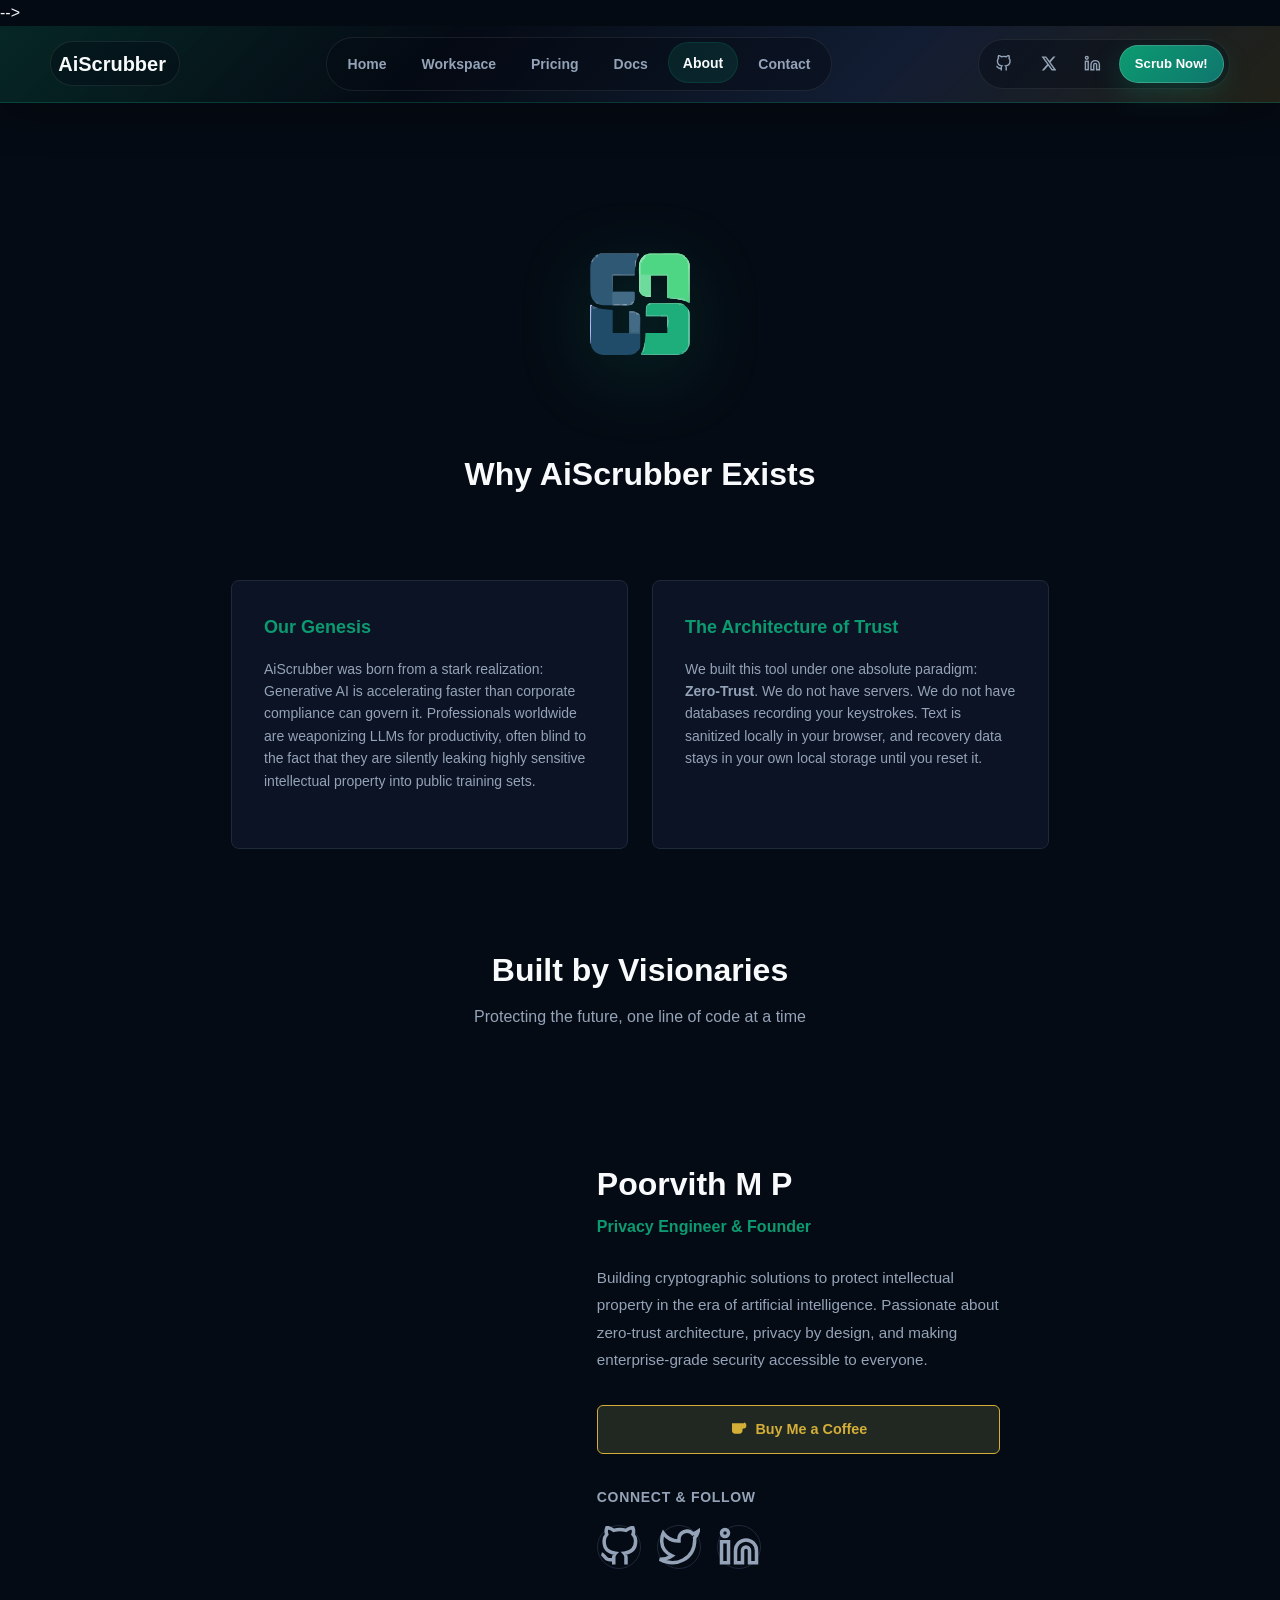
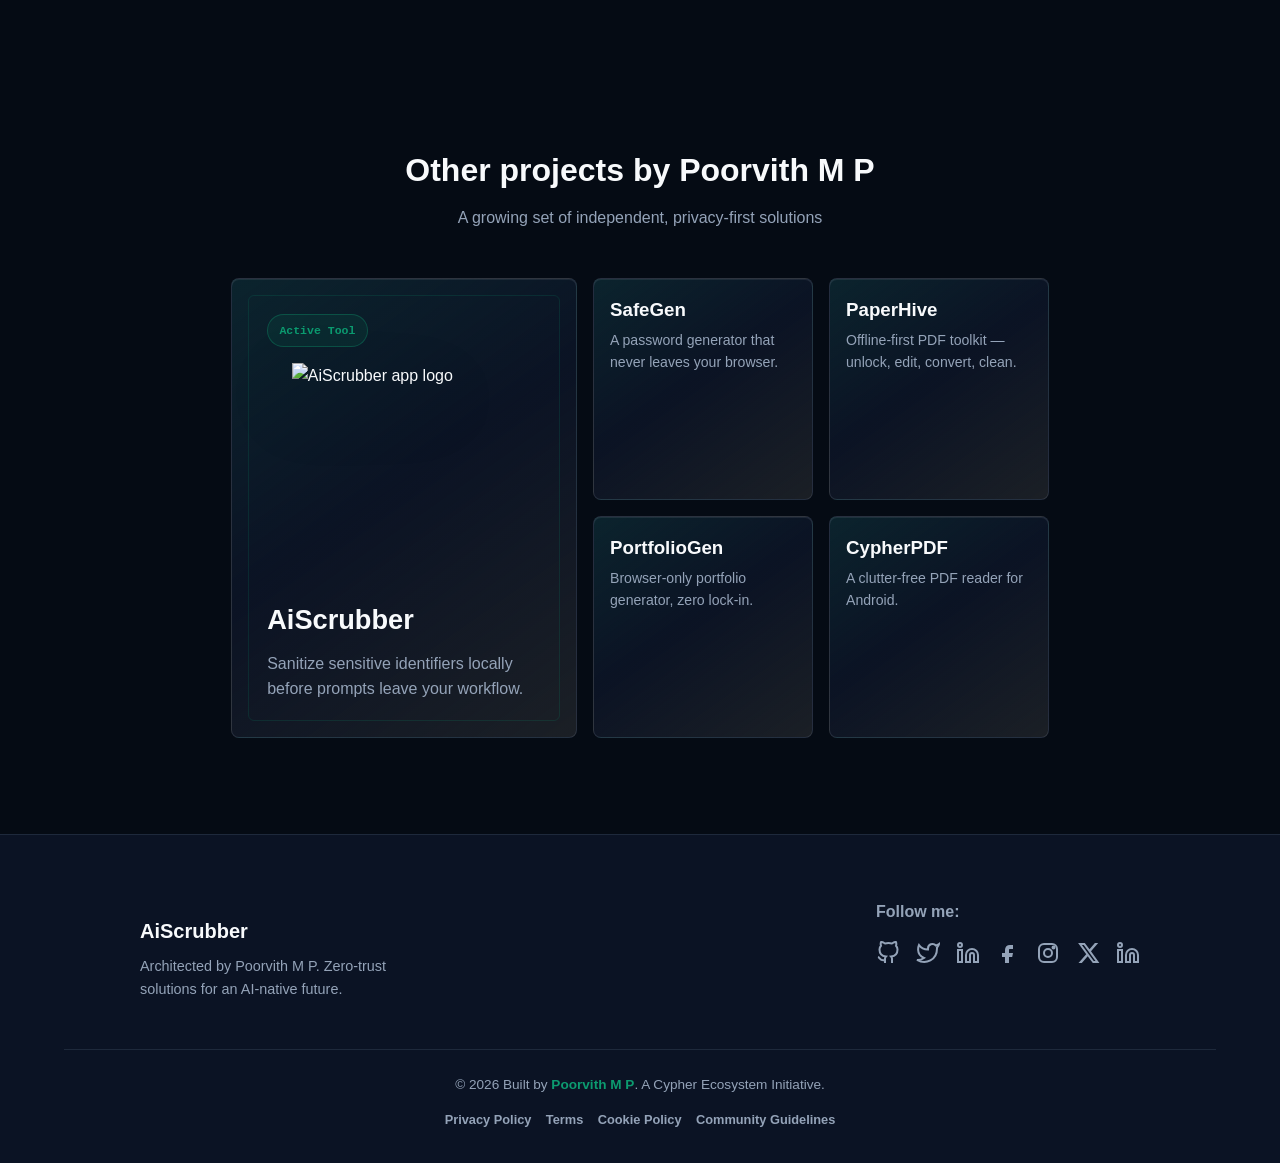
==== commit 19db7d79: "Fixed broken links and logo" ====
--- a/about.html
+++ b/about.html
@@ -47,7 +47,7 @@
     <main class="app-container" style="padding: 6rem 1rem;">
         <!-- Company Section -->
         <div class="reveal" style="text-align: center; margin-bottom: 3rem;">
-            <img src="assets/img/brand-logo.svg" alt="Poorvith M P" class="company-logo cypher-initiative-logo">
+            <img src="assets/img/aiscrubber-logo.svg" alt="Poorvith M P" class="company-logo cypher-initiative-logo">
             <h1 class="fade-in-up" style="margin-top: 2rem;">Why AiScrubber Exists</h1>
         </div>
 
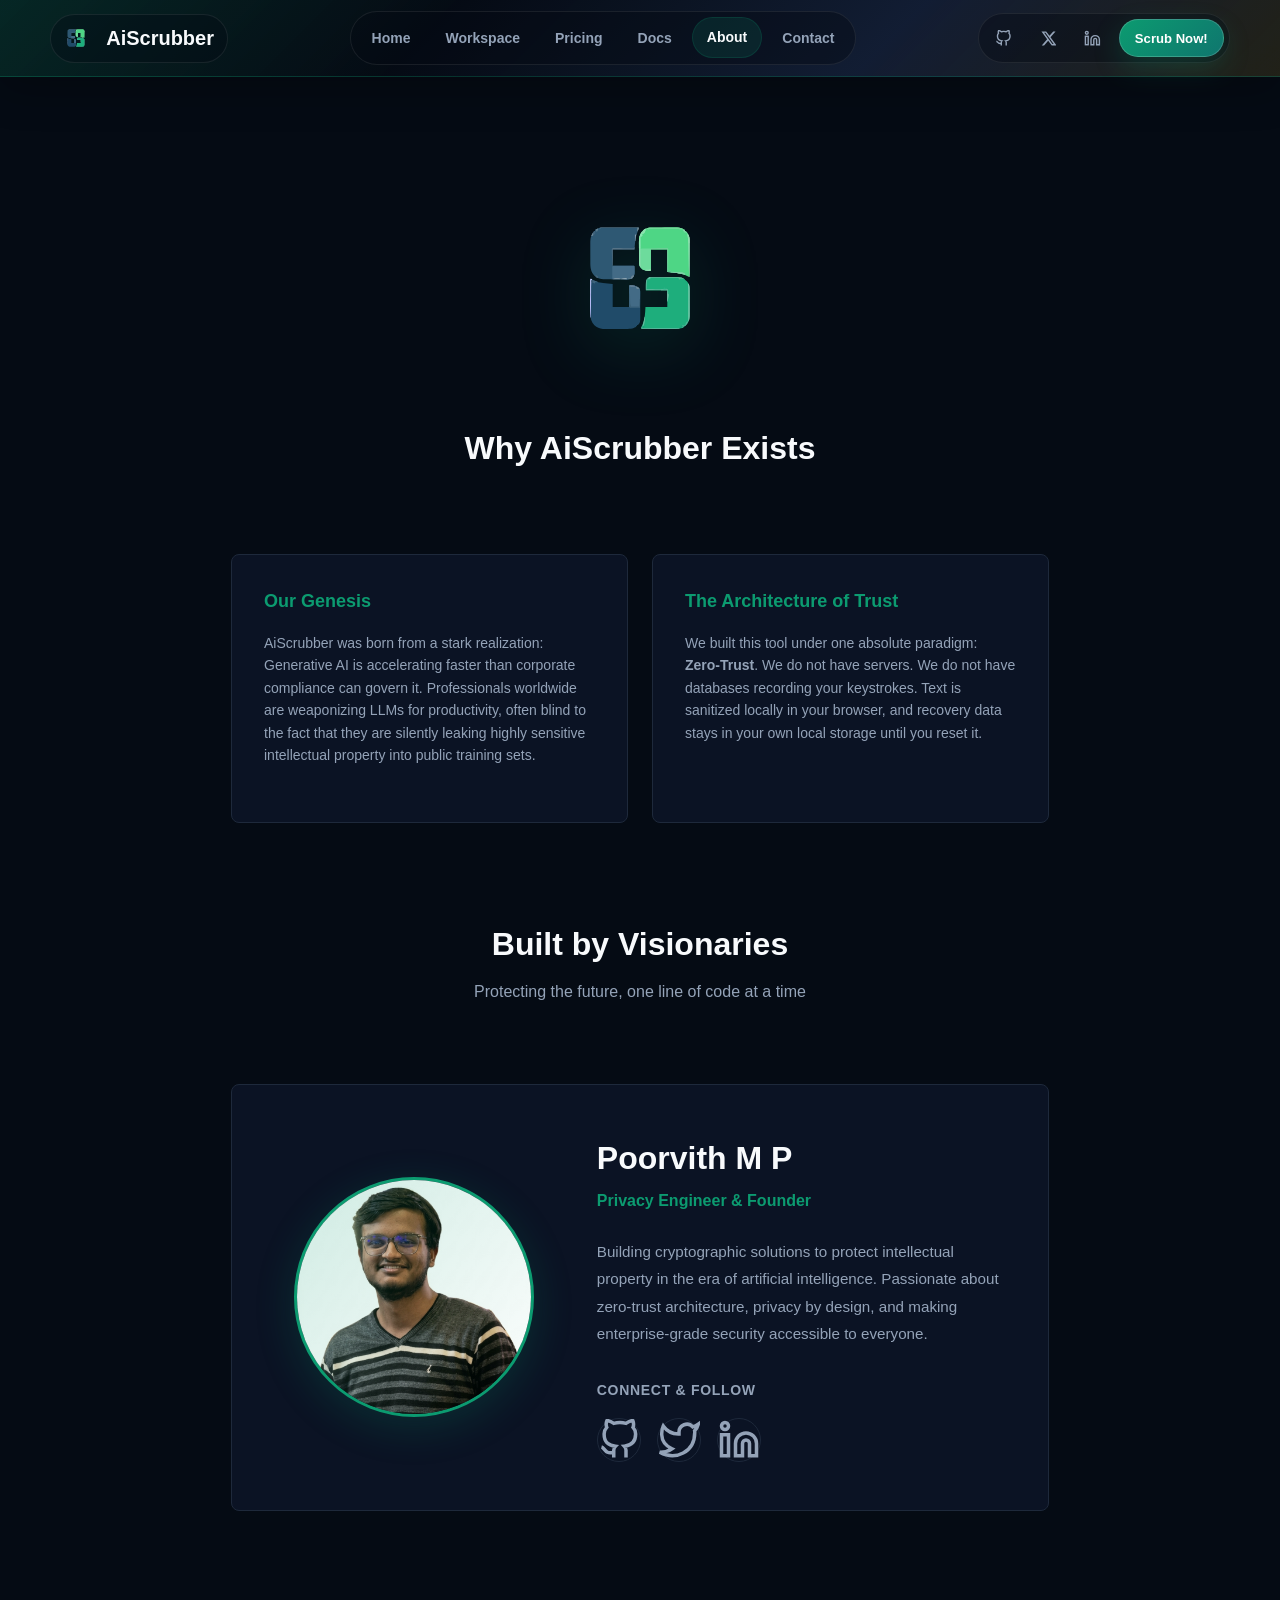
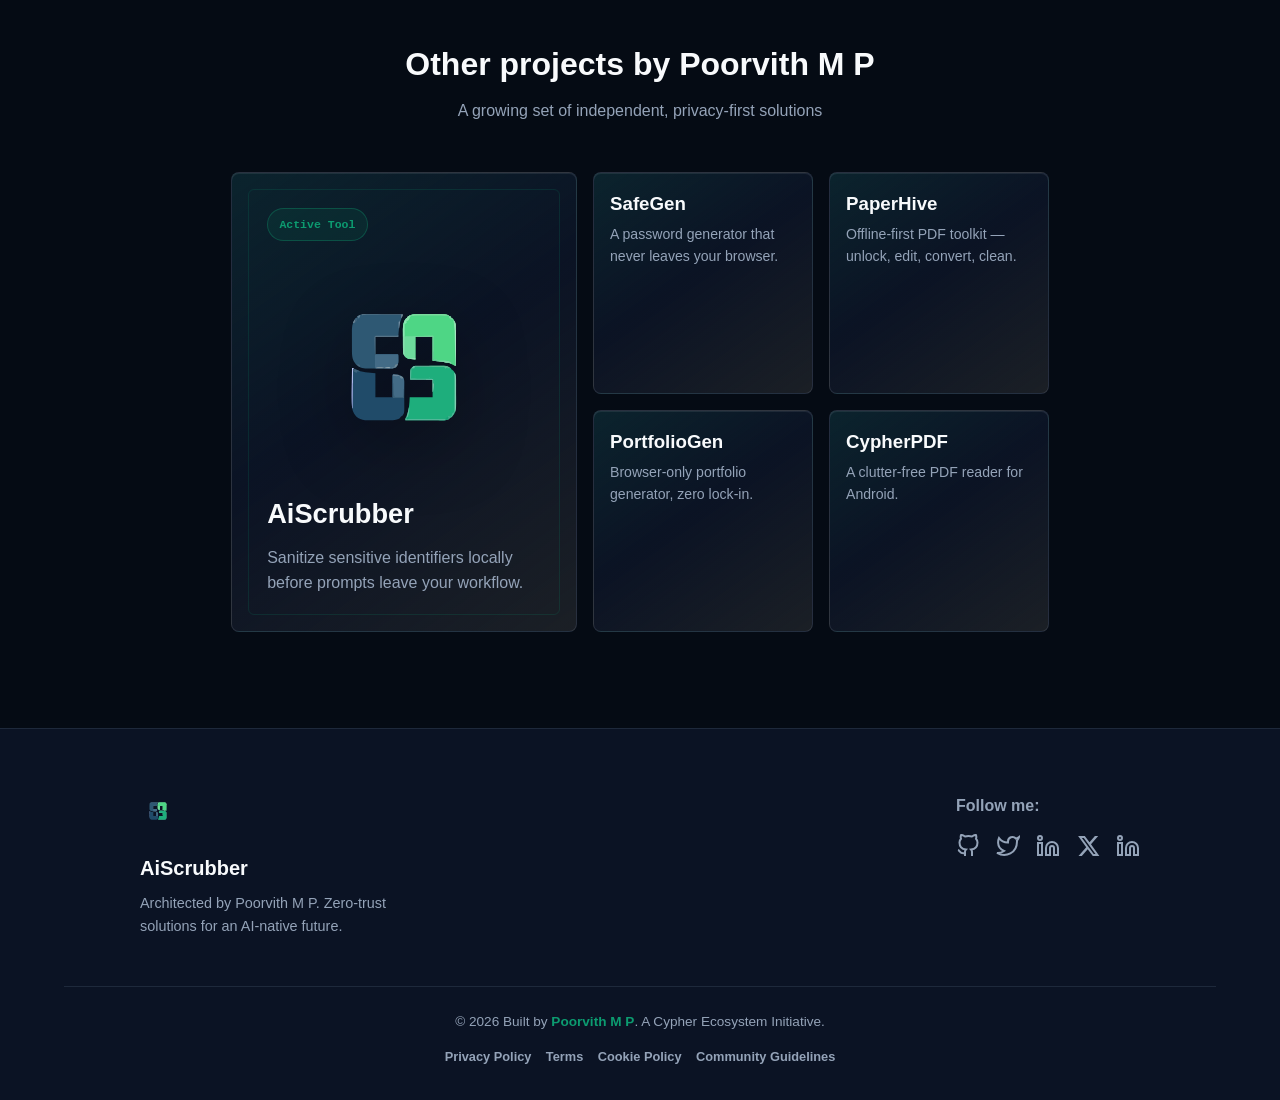
==== commit 5f58e18c: "Made some changes and crushed the bugs" ====
--- a/about.html
+++ b/about.html
@@ -1,13 +1,13 @@
-﻿<!DOCTYPE html>
+<!DOCTYPE html>
 
---><html lang="en" class="dark">
+<html lang="en" class="dark">
 <head>
     <meta charset="UTF-8" />
     <meta name="viewport" content="width=device-width, initial-scale=1.0" />
     <title>About Us // AiScrubber</title>
     <style>@import url('https://fonts.googleapis.com/css2?family=Inter:wght@400;500;600;700;800&family=JetBrains+Mono:wght@400;700&display=swap');</style>
-    <link rel="icon" type="image/svg+xml" href="assets/img/svg/brand-logo.svg">
-    <link rel="apple-touch-icon" href="assets/img/svg/brand-logo.svg">
+    <link rel="icon" type="image/svg+xml" href="assets/img/aiscrubber-logo.svg">
+    <link rel="apple-touch-icon" href="assets/img/aiscrubber-logo.svg">
     <link rel="stylesheet" href="assets/css/style.css">
 </head>
 <body>
@@ -18,7 +18,7 @@
     <nav class="navbar nav-animated" aria-label="Primary navigation">
         <div class="nav-shell">
             <a href="index.html" class="nav-brand" aria-label="AiScrubber home">
-                <img src="assets/img/brand-logo.svg" alt="Poorvith M P logo" class="brand-logo" onerror="this.style.display='none';">
+                <img src="assets/img/aiscrubber-logo.svg" alt="AiScrubber logo" class="brand-logo" onerror="this.style.display='none';">
                 <span class="logo-text">AiScrubber</span>
             </a>
             <div class="nav-links">
@@ -82,12 +82,7 @@
                     Passionate about zero-trust architecture, privacy by design, and making enterprise-grade security accessible to everyone.
                 </p>
                 
-                <div class="founder-actions">
-                    <a href="https://buymeacoffee.com/prvthmp" target="_blank" class="btn btn-gold" style="width: auto; padding: 0.75rem 1.5rem; font-size: 0.9rem;">
-                        <svg viewBox="0 0 24 24" width="18" height="18" fill="currentColor"><path d="M20 3H4v10c0 2.21 1.79 4 4 4h6c2.21 0 4-1.79 4-4v-3h2c1.66 0 3-1.34 3-3V5c0-1.66-1.34-3-3-3z"></path><circle cx="9" cy="13" r="1.5"></circle><circle cx="17" cy="9.5" r="1.5"></circle></svg>
-                        Buy Me a Coffee
-                    </a>
-                </div>
+
 
                 <div class="social-links">
                     <h4>Connect & Follow</h4>
@@ -115,7 +110,7 @@
         <div class="ecosystem-console">
             <a href="scrub.html" class="ecosystem-feature flip-in">
                 <span class="ecosystem-status">Active Tool</span>
-                <img src="assets/img/brand-logo.svg" alt="AiScrubber app logo">
+                <img src="assets/img/aiscrubber-logo.svg" alt="AiScrubber app logo">
                 <div>
                     <h3>AiScrubber</h3>
                     <p>Sanitize sensitive identifiers locally before prompts leave your workflow.</p>
@@ -141,7 +136,7 @@
     <footer>
         <div class="footer-grid">
             <div class="footer-brand">
-                <img src="assets/img/brand-logo.svg" alt="Poorvith M P logo" class="brand-logo" onerror="this.style.display='none';">
+                <img src="assets/img/aiscrubber-logo.svg" alt="AiScrubber logo" class="brand-logo" onerror="this.style.display='none';">
                 <h3>AiScrubber</h3>
                 <p>Architected by Poorvith M P. Zero-trust solutions for an AI-native future.</p>
             </div>
